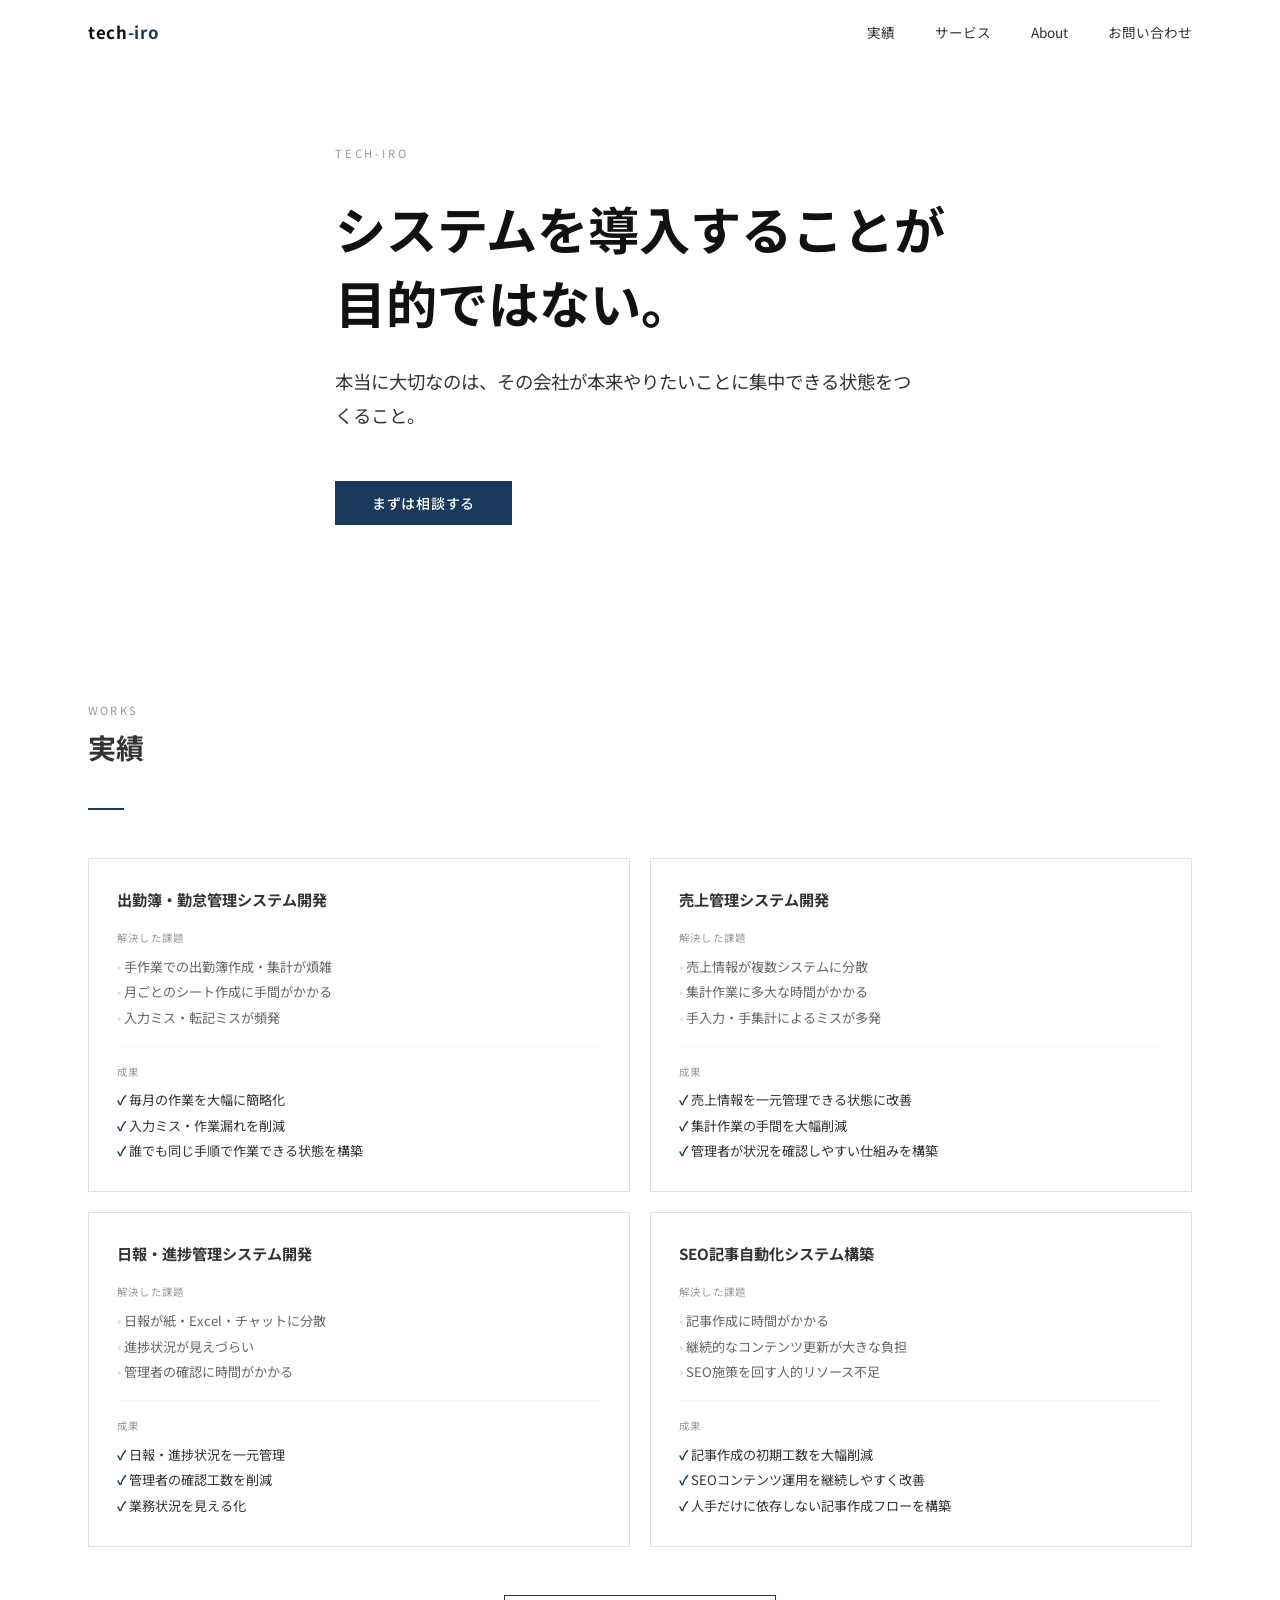
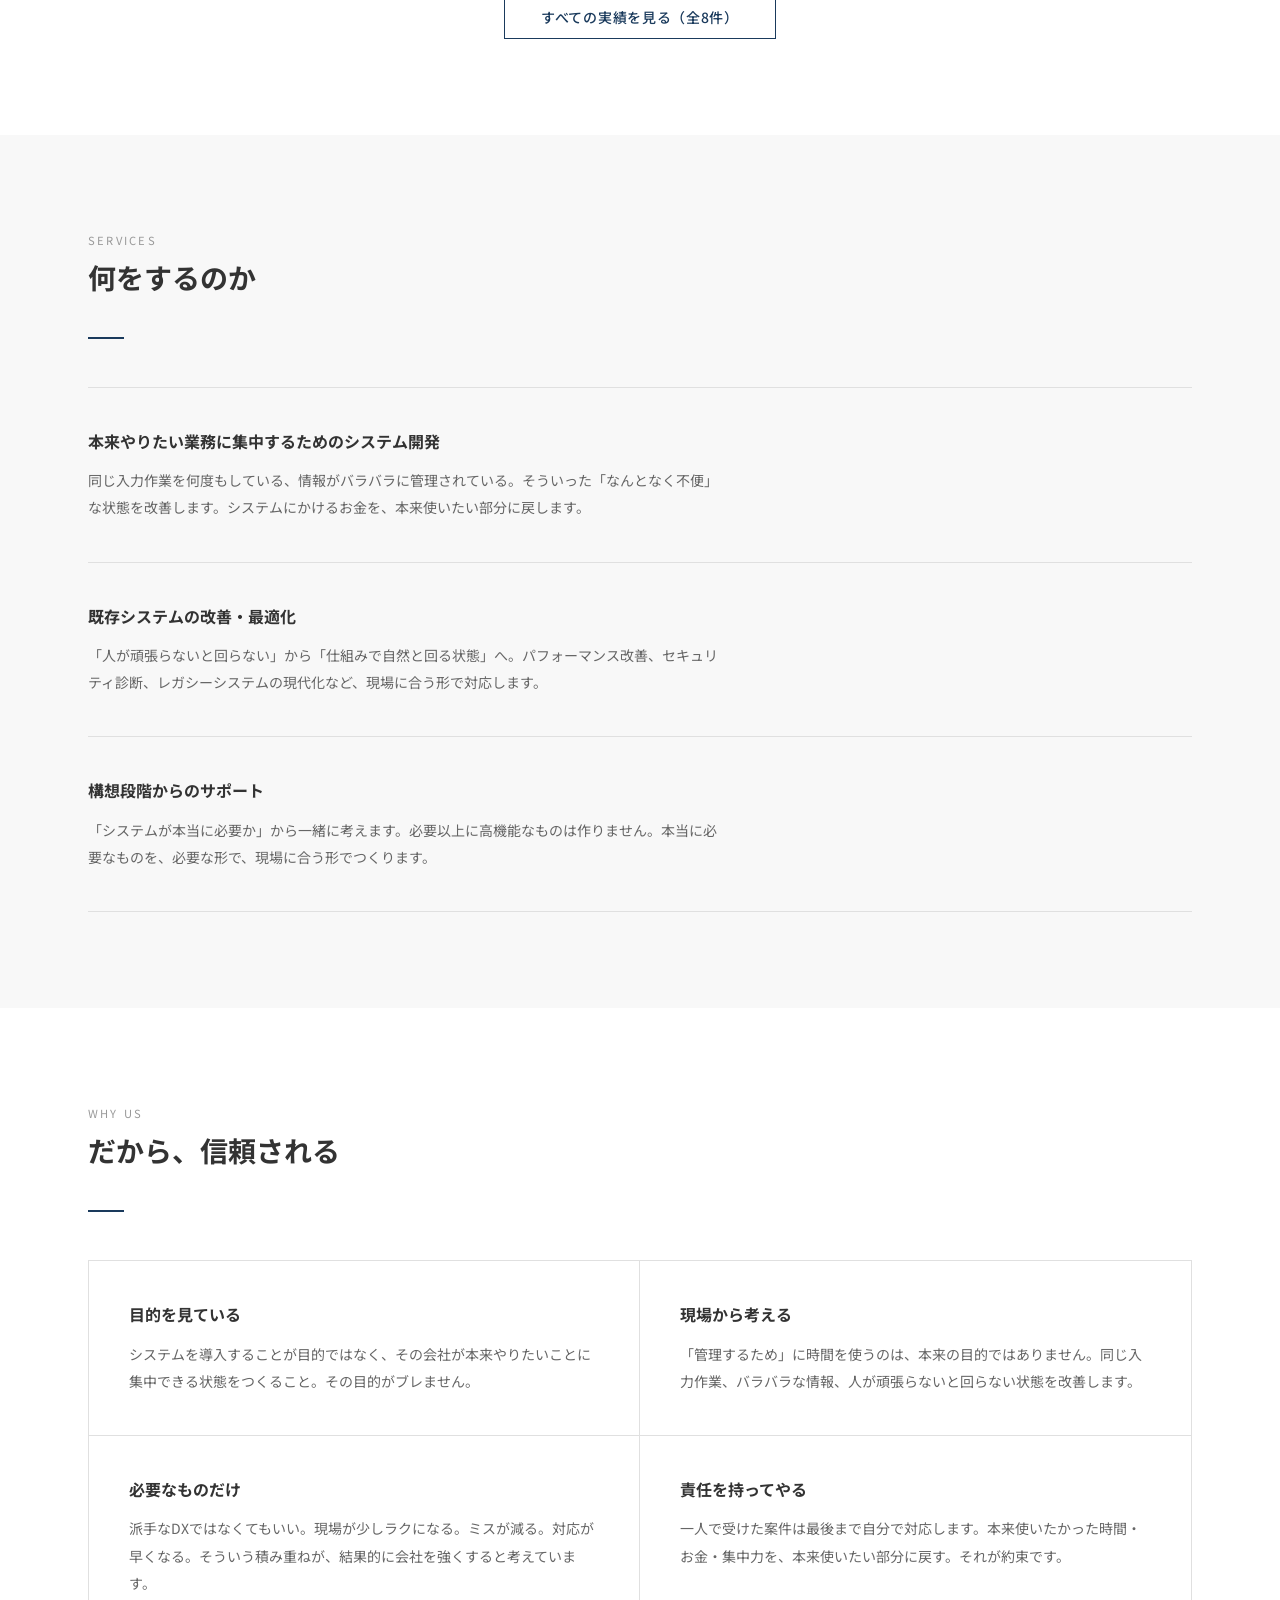
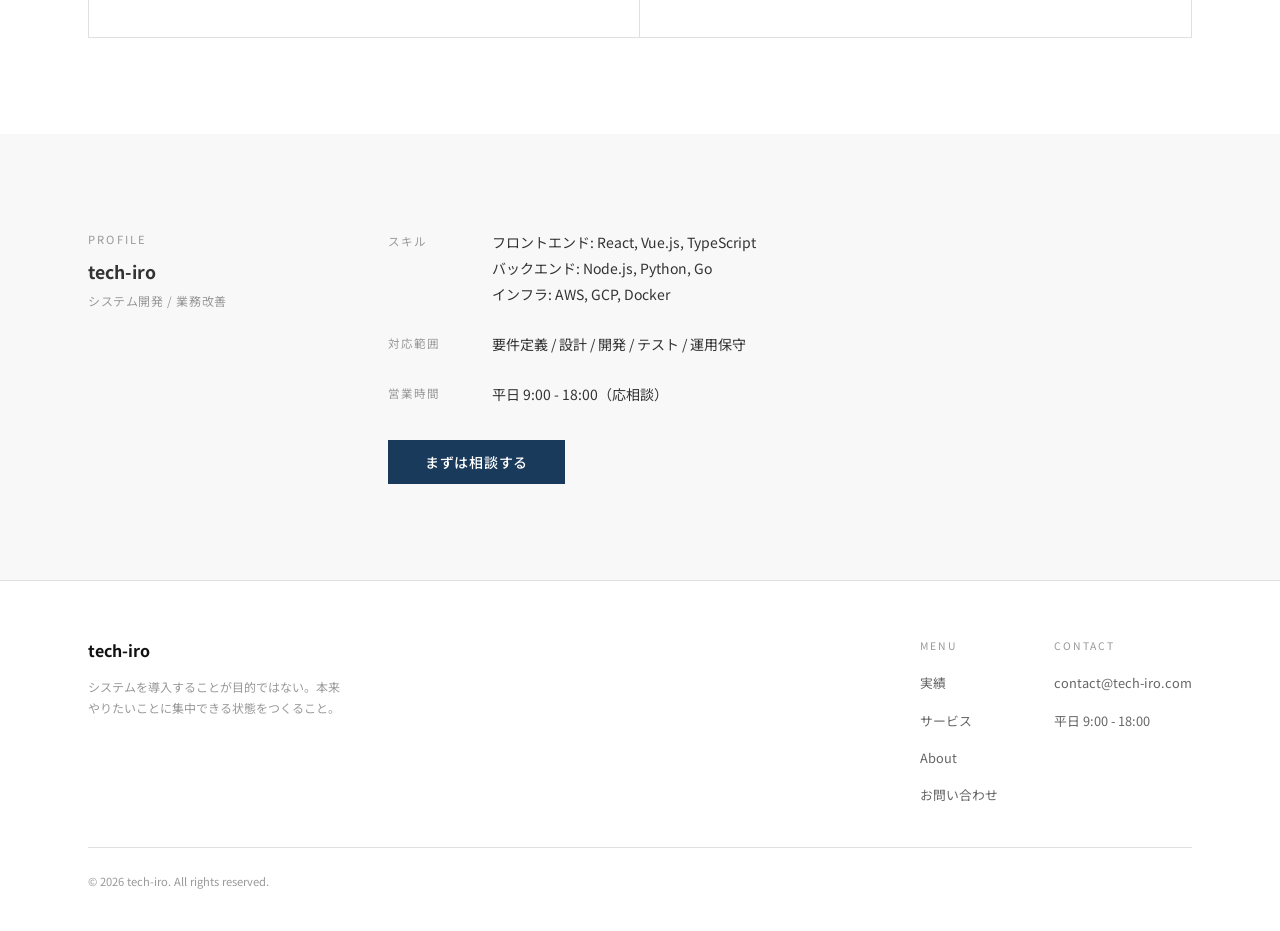
==== index.html @ 2e4494d7 "Add complete tech-iro corporate website 4-page static HTML/CSS/JS site implementing the full design " ====
<!DOCTYPE html>
<html lang="ja">
<head>
  <meta charset="UTF-8">
  <meta name="viewport" content="width=device-width, initial-scale=1.0">
  <title>テクイロ | システム開発・業務改善パートナー</title>
  <meta name="description" content="システム導入が目的ではない。本当に大切なのは、その会社が本来やりたいことに集中できる状態をつくること。中小企業・スタートアップの業務改善・システム開発をサポートします。">
  <meta name="keywords" content="システム開発,Web開発,受託開発,業務改善,中小企業,スタートアップ">
  <meta property="og:title" content="テクイロ | システム開発・業務改善パートナー">
  <meta property="og:description" content="システム導入が目的ではない。本当に大切なのは、その会社が本来やりたいことに集中できる状態をつくること。">
  <meta property="og:type" content="website">
  <link rel="preconnect" href="https://fonts.googleapis.com">
  <link rel="preconnect" href="https://fonts.gstatic.com" crossorigin>
  <link href="https://fonts.googleapis.com/css2?family=Noto+Sans+JP:wght@400;500;700&display=swap" rel="stylesheet">
  <link rel="stylesheet" href="css/style.css">
</head>
<body>

  <!-- Header -->
  <header class="header" id="header">
    <div class="header-inner">
      <a href="index.html" class="logo">tech<span class="accent">-iro</span></a>
      <nav aria-label="メインメニュー">
        <ul class="nav-list">
          <li><a href="works.html">実績</a></li>
          <li><a href="index.html#services">サービス</a></li>
          <li><a href="about.html">About</a></li>
          <li><a href="contact.html">お問い合わせ</a></li>
        </ul>
      </nav>
      <button class="hamburger" aria-label="メニューを開く" aria-expanded="false">
        <span></span>
        <span></span>
        <span></span>
      </button>
    </div>
  </header>

  <!-- Mobile Nav -->
  <nav class="mobile-nav" aria-label="モバイルメニュー">
    <ul class="mobile-nav-list">
      <li><a href="works.html">実績</a></li>
      <li><a href="index.html#services">サービス</a></li>
      <li><a href="about.html">About</a></li>
      <li><a href="contact.html">お問い合わせ</a></li>
    </ul>
  </nav>

  <main>

    <!-- Hero -->
    <section class="hero" id="top">
      <div class="hero-inner">
        <p class="hero-eyebrow">Tech-iro</p>
        <h1 class="hero-title">システムを導入することが<br>目的ではない。</h1>
        <p class="hero-subtitle">
          本当に大切なのは、その会社が本来やりたいことに集中できる状態をつくること。
        </p>
        <a href="contact.html" class="btn">まずは相談する</a>
      </div>
    </section>

    <!-- Works -->
    <section class="section" id="works">
      <div class="container">
        <p class="section-label">Works</p>
        <h2 class="section-title">実績</h2>
        <div class="divider"></div>
        <div class="works-grid">

          <div class="work-card">
            <h3 class="work-card-title">出勤簿・勤怠管理システム開発</h3>
            <div>
              <p class="work-card-label">解決した課題</p>
              <ul class="work-card-list">
                <li>手作業での出勤簿作成・集計が煩雑</li>
                <li>月ごとのシート作成に手間がかかる</li>
                <li>入力ミス・転記ミスが頻発</li>
              </ul>
            </div>
            <div class="work-card-results">
              <p class="work-card-label">成果</p>
              <ul class="work-card-result-list">
                <li>毎月の作業を大幅に簡略化</li>
                <li>入力ミス・作業漏れを削減</li>
                <li>誰でも同じ手順で作業できる状態を構築</li>
              </ul>
            </div>
          </div>

          <div class="work-card">
            <h3 class="work-card-title">売上管理システム開発</h3>
            <div>
              <p class="work-card-label">解決した課題</p>
              <ul class="work-card-list">
                <li>売上情報が複数システムに分散</li>
                <li>集計作業に多大な時間がかかる</li>
                <li>手入力・手集計によるミスが多発</li>
              </ul>
            </div>
            <div class="work-card-results">
              <p class="work-card-label">成果</p>
              <ul class="work-card-result-list">
                <li>売上情報を一元管理できる状態に改善</li>
                <li>集計作業の手間を大幅削減</li>
                <li>管理者が状況を確認しやすい仕組みを構築</li>
              </ul>
            </div>
          </div>

          <div class="work-card">
            <h3 class="work-card-title">日報・進捗管理システム開発</h3>
            <div>
              <p class="work-card-label">解決した課題</p>
              <ul class="work-card-list">
                <li>日報が紙・Excel・チャットに分散</li>
                <li>進捗状況が見えづらい</li>
                <li>管理者の確認に時間がかかる</li>
              </ul>
            </div>
            <div class="work-card-results">
              <p class="work-card-label">成果</p>
              <ul class="work-card-result-list">
                <li>日報・進捗状況を一元管理</li>
                <li>管理者の確認工数を削減</li>
                <li>業務状況を見える化</li>
              </ul>
            </div>
          </div>

          <div class="work-card">
            <h3 class="work-card-title">SEO記事自動化システム構築</h3>
            <div>
              <p class="work-card-label">解決した課題</p>
              <ul class="work-card-list">
                <li>記事作成に時間がかかる</li>
                <li>継続的なコンテンツ更新が大きな負担</li>
                <li>SEO施策を回す人的リソース不足</li>
              </ul>
            </div>
            <div class="work-card-results">
              <p class="work-card-label">成果</p>
              <ul class="work-card-result-list">
                <li>記事作成の初期工数を大幅削減</li>
                <li>SEOコンテンツ運用を継続しやすく改善</li>
                <li>人手だけに依存しない記事作成フローを構築</li>
              </ul>
            </div>
          </div>

        </div>
        <div class="works-cta">
          <a href="works.html" class="btn btn-outline">すべての実績を見る（全8件）</a>
        </div>
      </div>
    </section>

    <!-- Services -->
    <section class="section" id="services" style="background: var(--bg-subtle);">
      <div class="container">
        <p class="section-label">Services</p>
        <h2 class="section-title">何をするのか</h2>
        <div class="divider"></div>
        <div class="services-list">

          <div class="service-item">
            <h3 class="service-title">本来やりたい業務に集中するためのシステム開発</h3>
            <p class="service-desc">
              同じ入力作業を何度もしている、情報がバラバラに管理されている。そういった「なんとなく不便」な状態を改善します。システムにかけるお金を、本来使いたい部分に戻します。
            </p>
          </div>

          <div class="service-item">
            <h3 class="service-title">既存システムの改善・最適化</h3>
            <p class="service-desc">
              「人が頑張らないと回らない」から「仕組みで自然と回る状態」へ。パフォーマンス改善、セキュリティ診断、レガシーシステムの現代化など、現場に合う形で対応します。
            </p>
          </div>

          <div class="service-item">
            <h3 class="service-title">構想段階からのサポート</h3>
            <p class="service-desc">
              「システムが本当に必要か」から一緒に考えます。必要以上に高機能なものは作りません。本当に必要なものを、必要な形で、現場に合う形でつくります。
            </p>
          </div>

        </div>
      </div>
    </section>

    <!-- Strengths -->
    <section class="section" id="strengths">
      <div class="container">
        <p class="section-label">Why us</p>
        <h2 class="section-title">だから、信頼される</h2>
        <div class="divider"></div>
        <div class="strengths-grid">

          <div class="strength-item">
            <h3 class="strength-title">目的を見ている</h3>
            <p class="strength-desc">
              システムを導入することが目的ではなく、その会社が本来やりたいことに集中できる状態をつくること。その目的がブレません。
            </p>
          </div>

          <div class="strength-item">
            <h3 class="strength-title">現場から考える</h3>
            <p class="strength-desc">
              「管理するため」に時間を使うのは、本来の目的ではありません。同じ入力作業、バラバラな情報、人が頑張らないと回らない状態を改善します。
            </p>
          </div>

          <div class="strength-item">
            <h3 class="strength-title">必要なものだけ</h3>
            <p class="strength-desc">
              派手なDXではなくてもいい。現場が少しラクになる。ミスが減る。対応が早くなる。そういう積み重ねが、結果的に会社を強くすると考えています。
            </p>
          </div>

          <div class="strength-item">
            <h3 class="strength-title">責任を持ってやる</h3>
            <p class="strength-desc">
              一人で受けた案件は最後まで自分で対応します。本来使いたかった時間・お金・集中力を、本来使いたい部分に戻す。それが約束です。
            </p>
          </div>

        </div>
      </div>
    </section>

    <!-- Profile -->
    <section class="section profile-section" id="profile">
      <div class="container">
        <div class="profile-inner">
          <div>
            <p class="section-label">Profile</p>
            <p class="profile-name">tech-iro</p>
            <p class="profile-role">システム開発 / 業務改善</p>
          </div>
          <div>
            <div class="profile-row">
              <span class="profile-row-label">スキル</span>
              <span class="profile-row-value">
                フロントエンド: React, Vue.js, TypeScript<br>
                バックエンド: Node.js, Python, Go<br>
                インフラ: AWS, GCP, Docker
              </span>
            </div>
            <div class="profile-row">
              <span class="profile-row-label">対応範囲</span>
              <span class="profile-row-value">要件定義 / 設計 / 開発 / テスト / 運用保守</span>
            </div>
            <div class="profile-row">
              <span class="profile-row-label">営業時間</span>
              <span class="profile-row-value">平日 9:00 - 18:00（応相談）</span>
            </div>
            <a href="contact.html" class="btn" style="margin-top: 8px;">まずは相談する</a>
          </div>
        </div>
      </div>
    </section>

  </main>

  <!-- Footer -->
  <footer class="footer">
    <div class="container">
      <div class="footer-inner">
        <div>
          <p class="footer-logo">tech-iro</p>
          <p class="footer-tagline">システムを導入することが目的ではない。本来やりたいことに集中できる状態をつくること。</p>
        </div>
        <div class="footer-nav">
          <div class="footer-nav-col">
            <p class="footer-nav-col-title">Menu</p>
            <ul class="footer-nav-list">
              <li><a href="works.html">実績</a></li>
              <li><a href="index.html#services">サービス</a></li>
              <li><a href="about.html">About</a></li>
              <li><a href="contact.html">お問い合わせ</a></li>
            </ul>
          </div>
          <div class="footer-nav-col">
            <p class="footer-nav-col-title">Contact</p>
            <ul class="footer-nav-list">
              <li><a href="mailto:contact@tech-iro.com">contact@tech-iro.com</a></li>
              <li><span style="font-size: 0.8rem; color: var(--mid-gray);">平日 9:00 - 18:00</span></li>
            </ul>
          </div>
        </div>
      </div>
      <div class="footer-bottom">
        <p>© 2026 tech-iro. All rights reserved.</p>
      </div>
    </div>
  </footer>

  <script src="js/main.js"></script>
</body>
</html>
---- css/style.css ----
/* ===== VARIABLES ===== */
:root {
  --black: #111111;
  --dark-gray: #333333;
  --mid-gray: #666666;
  --light-gray: #999999;
  --border-color: #e0e0e0;
  --bg-subtle: #f8f8f8;
  --white: #ffffff;
  --accent: #1a3a5c;

  --max-width: 1200px;
  --gutter: 48px;
  --section-y: 96px;
}

/* ===== RESET ===== */
*, *::before, *::after {
  box-sizing: border-box;
  margin: 0;
  padding: 0;
}

html {
  scroll-behavior: smooth;
  font-size: 16px;
}

body {
  font-family: 'Noto Sans JP', 'Hiragino Sans', 'Yu Gothic', 'Meiryo', sans-serif;
  color: var(--black);
  background: var(--white);
  line-height: 1.7;
  -webkit-font-smoothing: antialiased;
}

img {
  max-width: 100%;
  height: auto;
  display: block;
}

a {
  color: inherit;
  text-decoration: none;
}

ul { list-style: none; }

/* ===== UTILITIES ===== */
.container {
  max-width: var(--max-width);
  margin: 0 auto;
  padding: 0 var(--gutter);
}

.section {
  padding: var(--section-y) 0;
}

.section-label {
  font-size: 0.7rem;
  letter-spacing: 0.2em;
  text-transform: uppercase;
  color: var(--light-gray);
  margin-bottom: 8px;
}

.section-title {
  font-size: 1.75rem;
  font-weight: 700;
  color: var(--dark-gray);
  margin-bottom: 40px;
  line-height: 1.4;
}

.divider {
  width: 36px;
  height: 2px;
  background: var(--accent);
  margin-bottom: 48px;
}

/* ===== BUTTON ===== */
.btn {
  display: inline-block;
  padding: 14px 36px;
  border: 1.5px solid var(--accent);
  background: var(--accent);
  color: var(--white);
  font-family: inherit;
  font-size: 0.875rem;
  font-weight: 500;
  letter-spacing: 0.05em;
  cursor: pointer;
  transition: background 0.22s, color 0.22s;
  line-height: 1;
}

.btn:hover {
  background: transparent;
  color: var(--accent);
}

.btn-outline {
  background: transparent;
  color: var(--accent);
}

.btn-outline:hover {
  background: var(--accent);
  color: var(--white);
}

/* ===== HEADER ===== */
.header {
  position: fixed;
  top: 0;
  left: 0;
  right: 0;
  z-index: 100;
  background: rgba(255, 255, 255, 0.97);
  border-bottom: 1px solid transparent;
  transition: border-color 0.3s;
}

.header.scrolled {
  border-bottom-color: var(--border-color);
}

.header-inner {
  display: flex;
  align-items: center;
  justify-content: space-between;
  height: 64px;
  max-width: var(--max-width);
  margin: 0 auto;
  padding: 0 var(--gutter);
}

.logo {
  font-size: 1.05rem;
  font-weight: 700;
  letter-spacing: 0.04em;
  color: var(--black);
}

.logo .accent { color: var(--accent); }

.nav-list {
  display: flex;
  gap: 40px;
}

.nav-list a {
  font-size: 0.85rem;
  color: var(--dark-gray);
  transition: color 0.2s;
}

.nav-list a:hover { color: var(--accent); }

.hamburger {
  display: none;
  flex-direction: column;
  gap: 5px;
  cursor: pointer;
  padding: 4px;
  background: none;
  border: none;
}

.hamburger span {
  display: block;
  width: 22px;
  height: 2px;
  background: var(--black);
  transition: all 0.25s;
}

/* ===== MOBILE NAV ===== */
.mobile-nav {
  display: none;
  position: fixed;
  top: 64px;
  left: 0;
  right: 0;
  background: var(--white);
  border-bottom: 1px solid var(--border-color);
  padding: 24px var(--gutter);
  z-index: 99;
}

.mobile-nav.open { display: block; }

.mobile-nav-list {
  display: flex;
  flex-direction: column;
  gap: 20px;
}

.mobile-nav-list a {
  font-size: 0.95rem;
  color: var(--dark-gray);
}

/* ===== HERO ===== */
.hero {
  min-height: 65vh;
  display: flex;
  align-items: center;
  padding-top: 64px;
  background: var(--white);
}

.hero-inner {
  max-width: var(--max-width);
  margin: 0 auto;
  padding: 80px var(--gutter);
}

.hero-eyebrow {
  font-size: 0.7rem;
  letter-spacing: 0.25em;
  text-transform: uppercase;
  color: var(--light-gray);
  margin-bottom: 28px;
}

.hero-title {
  font-size: clamp(1.8rem, 4vw, 3.2rem);
  font-weight: 700;
  color: var(--black);
  line-height: 1.45;
  margin-bottom: 24px;
  max-width: 720px;
}

.hero-subtitle {
  font-size: clamp(0.95rem, 1.8vw, 1.15rem);
  color: var(--dark-gray);
  line-height: 1.9;
  max-width: 580px;
  margin-bottom: 48px;
}

/* ===== WORKS PREVIEW ===== */
.works-grid {
  display: grid;
  grid-template-columns: repeat(2, 1fr);
  gap: 20px;
  margin-bottom: 40px;
}

.work-card {
  border: 1px solid var(--border-color);
  padding: 28px;
  background: var(--white);
  transition: box-shadow 0.22s;
}

.work-card:hover {
  box-shadow: 0 4px 24px rgba(0, 0, 0, 0.07);
}

.work-card-title {
  font-size: 0.95rem;
  font-weight: 700;
  color: var(--dark-gray);
  margin-bottom: 18px;
  line-height: 1.6;
}

.work-card-label {
  font-size: 0.65rem;
  letter-spacing: 0.12em;
  text-transform: uppercase;
  color: var(--light-gray);
  margin-bottom: 8px;
}

.work-card-list {
  font-size: 0.82rem;
  color: var(--mid-gray);
  line-height: 1.8;
  display: flex;
  flex-direction: column;
  gap: 2px;
}

.work-card-list li::before {
  content: "• ";
  color: var(--border-color);
}

.work-card-results {
  margin-top: 16px;
  padding-top: 16px;
  border-top: 1px solid var(--bg-subtle);
}

.work-card-result-list {
  font-size: 0.82rem;
  color: var(--dark-gray);
  line-height: 1.8;
  display: flex;
  flex-direction: column;
  gap: 2px;
}

.work-card-result-list li::before {
  content: "✓ ";
  color: var(--accent);
  font-weight: 700;
}

.works-cta {
  text-align: center;
  padding-top: 8px;
}

/* ===== SERVICES ===== */
.services-list {
  display: flex;
  flex-direction: column;
}

.service-item {
  padding: 40px 0;
  border-bottom: 1px solid var(--border-color);
}

.service-item:first-child {
  border-top: 1px solid var(--border-color);
}

.service-title {
  font-size: 1rem;
  font-weight: 700;
  color: var(--dark-gray);
  margin-bottom: 12px;
}

.service-desc {
  font-size: 0.875rem;
  color: var(--mid-gray);
  line-height: 1.95;
  max-width: 640px;
}

/* ===== STRENGTHS ===== */
.strengths-grid {
  display: grid;
  grid-template-columns: 1fr 1fr;
  border: 1px solid var(--border-color);
}

.strength-item {
  padding: 40px;
  border-right: 1px solid var(--border-color);
  border-bottom: 1px solid var(--border-color);
}

.strength-item:nth-child(2n) { border-right: none; }
.strength-item:nth-child(3),
.strength-item:nth-child(4) { border-bottom: none; }

.strength-title {
  font-size: 1rem;
  font-weight: 700;
  color: var(--dark-gray);
  margin-bottom: 12px;
}

.strength-desc {
  font-size: 0.875rem;
  color: var(--mid-gray);
  line-height: 1.95;
}

/* ===== PROFILE ===== */
.profile-section {
  background: var(--bg-subtle);
}

.profile-inner {
  display: grid;
  grid-template-columns: 220px 1fr;
  gap: 80px;
  align-items: start;
}

.profile-name {
  font-size: 1.1rem;
  font-weight: 700;
  color: var(--dark-gray);
  margin-top: 8px;
  margin-bottom: 4px;
}

.profile-role {
  font-size: 0.75rem;
  color: var(--light-gray);
  letter-spacing: 0.05em;
}

.profile-row {
  display: flex;
  gap: 32px;
  align-items: flex-start;
  margin-bottom: 24px;
}

.profile-row-label {
  font-size: 0.72rem;
  color: var(--light-gray);
  letter-spacing: 0.1em;
  text-transform: uppercase;
  white-space: nowrap;
  padding-top: 2px;
  min-width: 72px;
}

.profile-row-value {
  font-size: 0.875rem;
  color: var(--dark-gray);
  line-height: 1.85;
}

/* ===== FOOTER ===== */
.footer {
  background: var(--white);
  border-top: 1px solid var(--border-color);
  padding: 56px 0 40px;
}

.footer-inner {
  display: flex;
  justify-content: space-between;
  align-items: flex-start;
  gap: 48px;
  margin-bottom: 40px;
}

.footer-logo {
  font-size: 1rem;
  font-weight: 700;
  color: var(--black);
  margin-bottom: 12px;
}

.footer-tagline {
  font-size: 0.75rem;
  color: var(--light-gray);
  max-width: 260px;
  line-height: 1.8;
}

.footer-nav {
  display: flex;
  gap: 56px;
}

.footer-nav-col-title {
  font-size: 0.65rem;
  letter-spacing: 0.18em;
  text-transform: uppercase;
  color: var(--light-gray);
  margin-bottom: 14px;
}

.footer-nav-list {
  display: flex;
  flex-direction: column;
  gap: 10px;
}

.footer-nav-list a {
  font-size: 0.8rem;
  color: var(--mid-gray);
  transition: color 0.2s;
}

.footer-nav-list a:hover { color: var(--accent); }

.footer-bottom {
  padding-top: 24px;
  border-top: 1px solid var(--border-color);
  font-size: 0.7rem;
  color: var(--light-gray);
}

/* ===== PAGE HERO (inner pages) ===== */
.page-hero {
  padding: 128px 0 56px;
  background: var(--white);
  border-bottom: 1px solid var(--border-color);
}

.page-hero-label {
  font-size: 0.7rem;
  letter-spacing: 0.2em;
  text-transform: uppercase;
  color: var(--light-gray);
  margin-bottom: 10px;
}

.page-hero-title {
  font-size: clamp(1.6rem, 3vw, 2.4rem);
  font-weight: 700;
  color: var(--black);
  margin-bottom: 12px;
  line-height: 1.4;
}

.page-hero-sub {
  font-size: 0.875rem;
  color: var(--mid-gray);
  line-height: 1.8;
}

/* ===== WORKS PAGE ===== */
.works-full-grid {
  display: grid;
  grid-template-columns: 1fr 1fr;
  gap: 20px;
}

.work-full-card {
  border: 1px solid var(--border-color);
  padding: 36px;
  background: var(--white);
  transition: box-shadow 0.22s;
}

.work-full-card:hover {
  box-shadow: 0 4px 24px rgba(0, 0, 0, 0.07);
}

.work-full-title {
  font-size: 1.05rem;
  font-weight: 700;
  color: var(--dark-gray);
  padding-bottom: 18px;
  margin-bottom: 20px;
  border-bottom: 1px solid var(--border-color);
  line-height: 1.5;
}

.work-section-label {
  font-size: 0.65rem;
  letter-spacing: 0.12em;
  text-transform: uppercase;
  color: var(--light-gray);
  margin-bottom: 10px;
  margin-top: 20px;
}

.work-section-label:first-child { margin-top: 0; }

.work-bullet-list {
  font-size: 0.82rem;
  color: var(--mid-gray);
  line-height: 1.85;
  display: flex;
  flex-direction: column;
  gap: 2px;
}

.work-bullet-list li {
  padding-left: 14px;
  position: relative;
}

.work-bullet-list li::before {
  content: "•";
  position: absolute;
  left: 0;
  color: var(--border-color);
}

.work-result-list {
  font-size: 0.82rem;
  color: var(--dark-gray);
  line-height: 1.85;
  display: flex;
  flex-direction: column;
  gap: 2px;
}

.work-result-list li {
  padding-left: 20px;
  position: relative;
}

.work-result-list li::before {
  content: "✓";
  position: absolute;
  left: 0;
  color: var(--accent);
  font-weight: 700;
}

/* ===== ABOUT PAGE ===== */
.about-lead {
  font-size: clamp(1rem, 1.8vw, 1.2rem);
  color: var(--dark-gray);
  line-height: 2;
  max-width: 640px;
  margin-bottom: 64px;
}

.about-block {
  margin-bottom: 72px;
}

.about-block-title {
  font-size: 0.7rem;
  letter-spacing: 0.2em;
  text-transform: uppercase;
  color: var(--light-gray);
  margin-bottom: 24px;
  padding-bottom: 12px;
  border-bottom: 1px solid var(--border-color);
}

.philosophy-list {
  display: flex;
  flex-direction: column;
  gap: 0;
}

.philosophy-item {
  padding: 32px 0;
  border-bottom: 1px solid var(--border-color);
  display: grid;
  grid-template-columns: 180px 1fr;
  gap: 40px;
}

.philosophy-item:first-child {
  border-top: 1px solid var(--border-color);
}

.philosophy-item-title {
  font-size: 0.95rem;
  font-weight: 700;
  color: var(--dark-gray);
}

.philosophy-item-desc {
  font-size: 0.875rem;
  color: var(--mid-gray);
  line-height: 1.95;
}

.skills-grid {
  display: grid;
  grid-template-columns: repeat(3, 1fr);
  border: 1px solid var(--border-color);
}

.skill-item {
  padding: 28px;
  border-right: 1px solid var(--border-color);
}

.skill-item:last-child { border-right: none; }

.skill-category {
  font-size: 0.65rem;
  letter-spacing: 0.15em;
  text-transform: uppercase;
  color: var(--light-gray);
  margin-bottom: 14px;
}

.skill-tags {
  display: flex;
  flex-wrap: wrap;
  gap: 8px;
}

.skill-tag {
  font-size: 0.78rem;
  color: var(--dark-gray);
  background: var(--bg-subtle);
  padding: 4px 10px;
}

.info-grid {
  display: grid;
  grid-template-columns: repeat(2, 1fr);
  border: 1px solid var(--border-color);
}

.info-item {
  padding: 28px;
  border-right: 1px solid var(--border-color);
  border-bottom: 1px solid var(--border-color);
}

.info-item:nth-child(2n) { border-right: none; }

.info-item:nth-last-child(-n+2) { border-bottom: none; }

.info-item-label {
  font-size: 0.65rem;
  letter-spacing: 0.15em;
  text-transform: uppercase;
  color: var(--light-gray);
  margin-bottom: 8px;
}

.info-item-value {
  font-size: 0.875rem;
  color: var(--dark-gray);
  line-height: 1.8;
}

/* ===== CONTACT PAGE ===== */
.contact-layout {
  display: grid;
  grid-template-columns: 1fr 320px;
  gap: 80px;
  align-items: start;
}

.contact-intro {
  margin-bottom: 48px;
}

.contact-intro-title {
  font-size: 1.3rem;
  font-weight: 700;
  color: var(--dark-gray);
  margin-bottom: 14px;
  line-height: 1.5;
}

.contact-intro-text {
  font-size: 0.875rem;
  color: var(--mid-gray);
  line-height: 1.95;
}

.form-group {
  margin-bottom: 28px;
}

.form-label {
  display: block;
  font-size: 0.78rem;
  color: var(--dark-gray);
  font-weight: 500;
  margin-bottom: 8px;
}

.form-label .required {
  color: var(--accent);
  font-size: 0.7rem;
  margin-left: 4px;
}

.form-input,
.form-textarea,
.form-select {
  width: 100%;
  padding: 12px 14px;
  border: 1px solid var(--border-color);
  background: var(--white);
  font-family: inherit;
  font-size: 0.875rem;
  color: var(--black);
  outline: none;
  transition: border-color 0.2s;
  border-radius: 0;
  -webkit-appearance: none;
  appearance: none;
}

.form-input:focus,
.form-textarea:focus,
.form-select:focus {
  border-color: var(--accent);
}

.form-textarea {
  min-height: 180px;
  resize: vertical;
  line-height: 1.7;
}

.form-submit {
  width: 100%;
  padding: 16px;
  font-size: 0.9rem;
  cursor: pointer;
}

.contact-sidebar {}

.contact-sidebar-title {
  font-size: 0.65rem;
  letter-spacing: 0.18em;
  text-transform: uppercase;
  color: var(--light-gray);
  margin-bottom: 20px;
  padding-bottom: 12px;
  border-bottom: 1px solid var(--border-color);
}

.contact-info-item {
  margin-bottom: 28px;
}

.contact-info-label {
  font-size: 0.72rem;
  color: var(--light-gray);
  margin-bottom: 4px;
  letter-spacing: 0.05em;
}

.contact-info-value {
  font-size: 0.875rem;
  color: var(--dark-gray);
  line-height: 1.7;
}

.contact-note {
  font-size: 0.78rem;
  color: var(--light-gray);
  line-height: 1.8;
  padding: 16px;
  background: var(--bg-subtle);
  margin-top: 24px;
}

/* ===== RESPONSIVE ===== */
@media (max-width: 1024px) {
  :root {
    --gutter: 32px;
    --section-y: 72px;
  }

  .profile-inner {
    grid-template-columns: 1fr;
    gap: 32px;
  }

  .footer-inner {
    flex-direction: column;
    gap: 32px;
  }

  .contact-layout {
    grid-template-columns: 1fr;
    gap: 48px;
  }

  .philosophy-item {
    grid-template-columns: 1fr;
    gap: 12px;
  }
}

@media (max-width: 768px) {
  :root {
    --gutter: 20px;
    --section-y: 56px;
  }

  .nav-list { display: none; }
  .hamburger { display: flex; }

  .hero { min-height: 58vh; }

  .works-grid {
    grid-template-columns: 1fr;
  }

  .strengths-grid {
    grid-template-columns: 1fr;
    border: none;
  }

  .strength-item {
    border: none;
    border-bottom: 1px solid var(--border-color);
    padding: 28px 0;
  }

  .strength-item:first-child {
    border-top: 1px solid var(--border-color);
  }

  .strength-item:nth-child(3),
  .strength-item:nth-child(4) {
    border-bottom: 1px solid var(--border-color);
  }

  .strength-item:last-child { border-bottom: none; }

  .works-full-grid {
    grid-template-columns: 1fr;
  }

  .skills-grid {
    grid-template-columns: 1fr;
  }

  .skill-item {
    border-right: none;
    border-bottom: 1px solid var(--border-color);
  }

  .skill-item:last-child { border-bottom: none; }

  .info-grid {
    grid-template-columns: 1fr;
  }

  .info-item {
    border-right: none;
    border-bottom: 1px solid var(--border-color);
  }

  .info-item:last-child { border-bottom: none; }

  .footer-nav {
    flex-wrap: wrap;
    gap: 32px;
  }

  .section-title {
    font-size: 1.4rem;
    margin-bottom: 28px;
  }
}
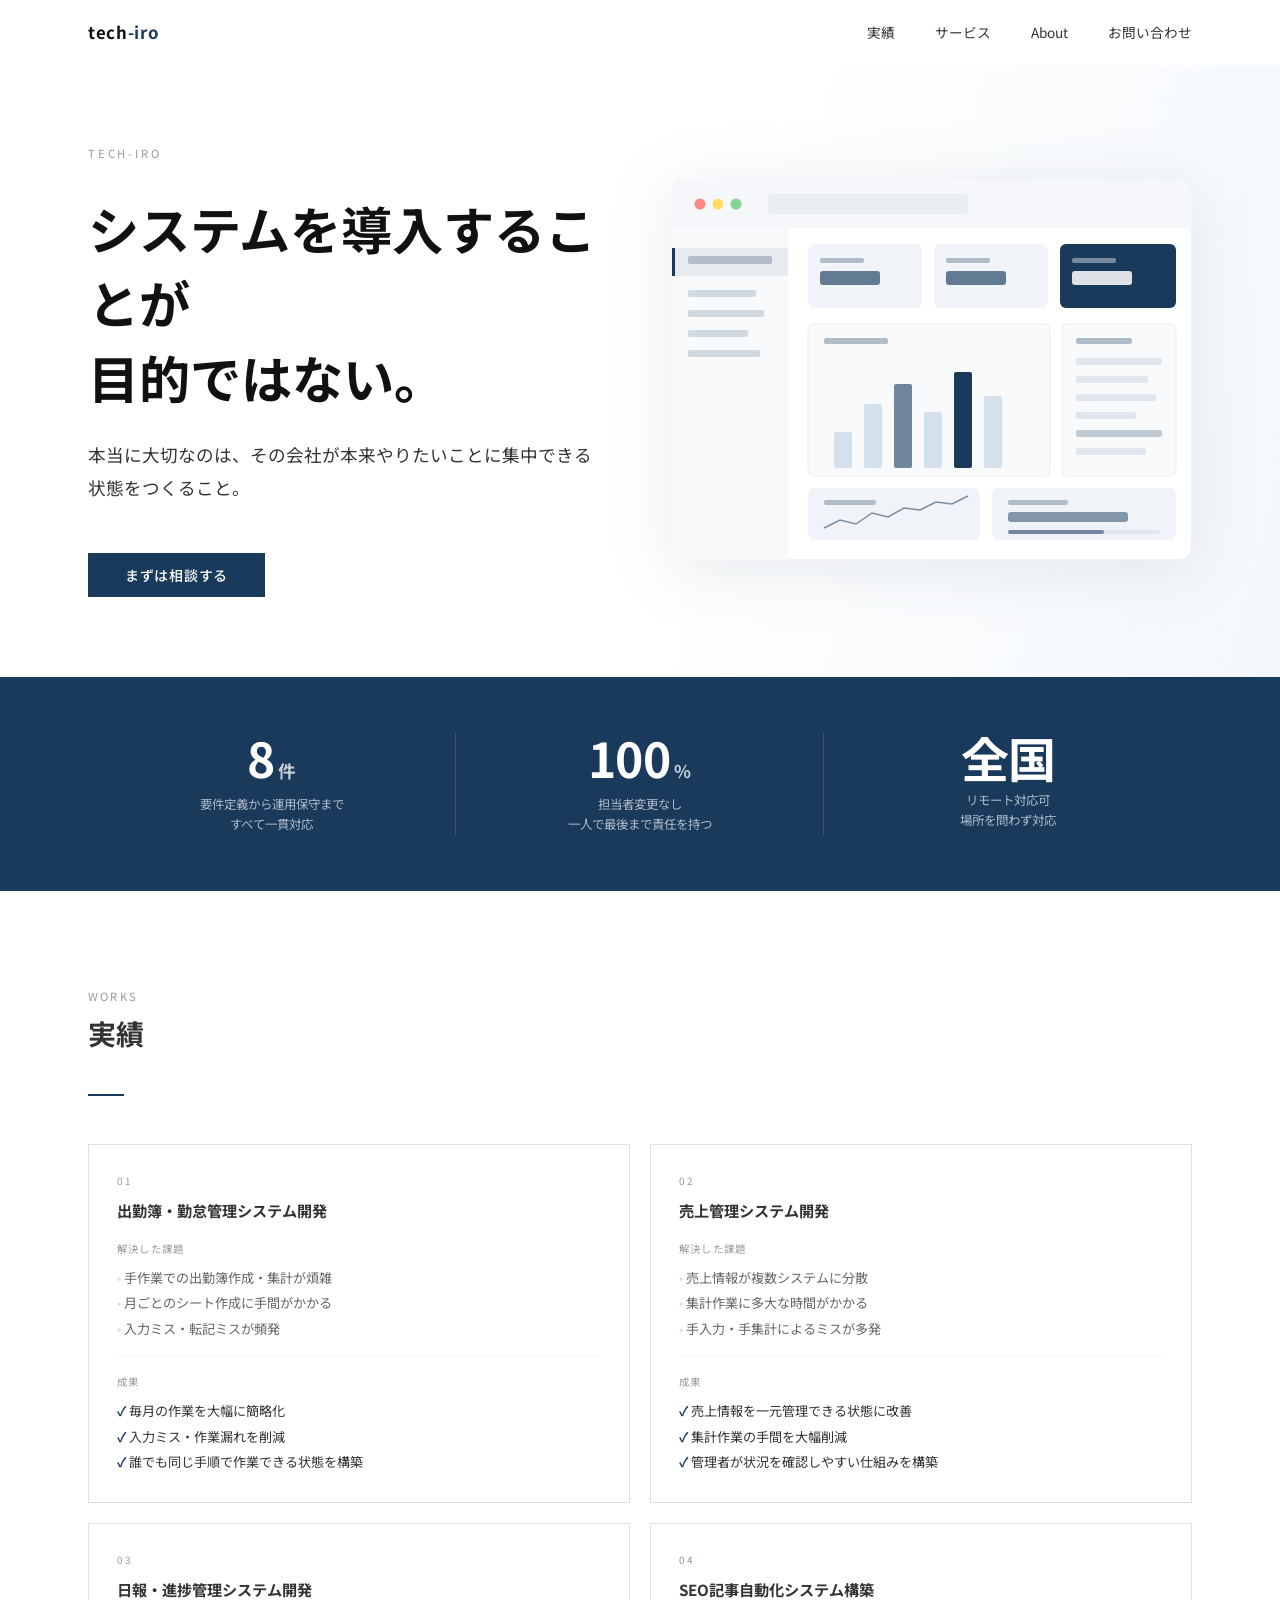
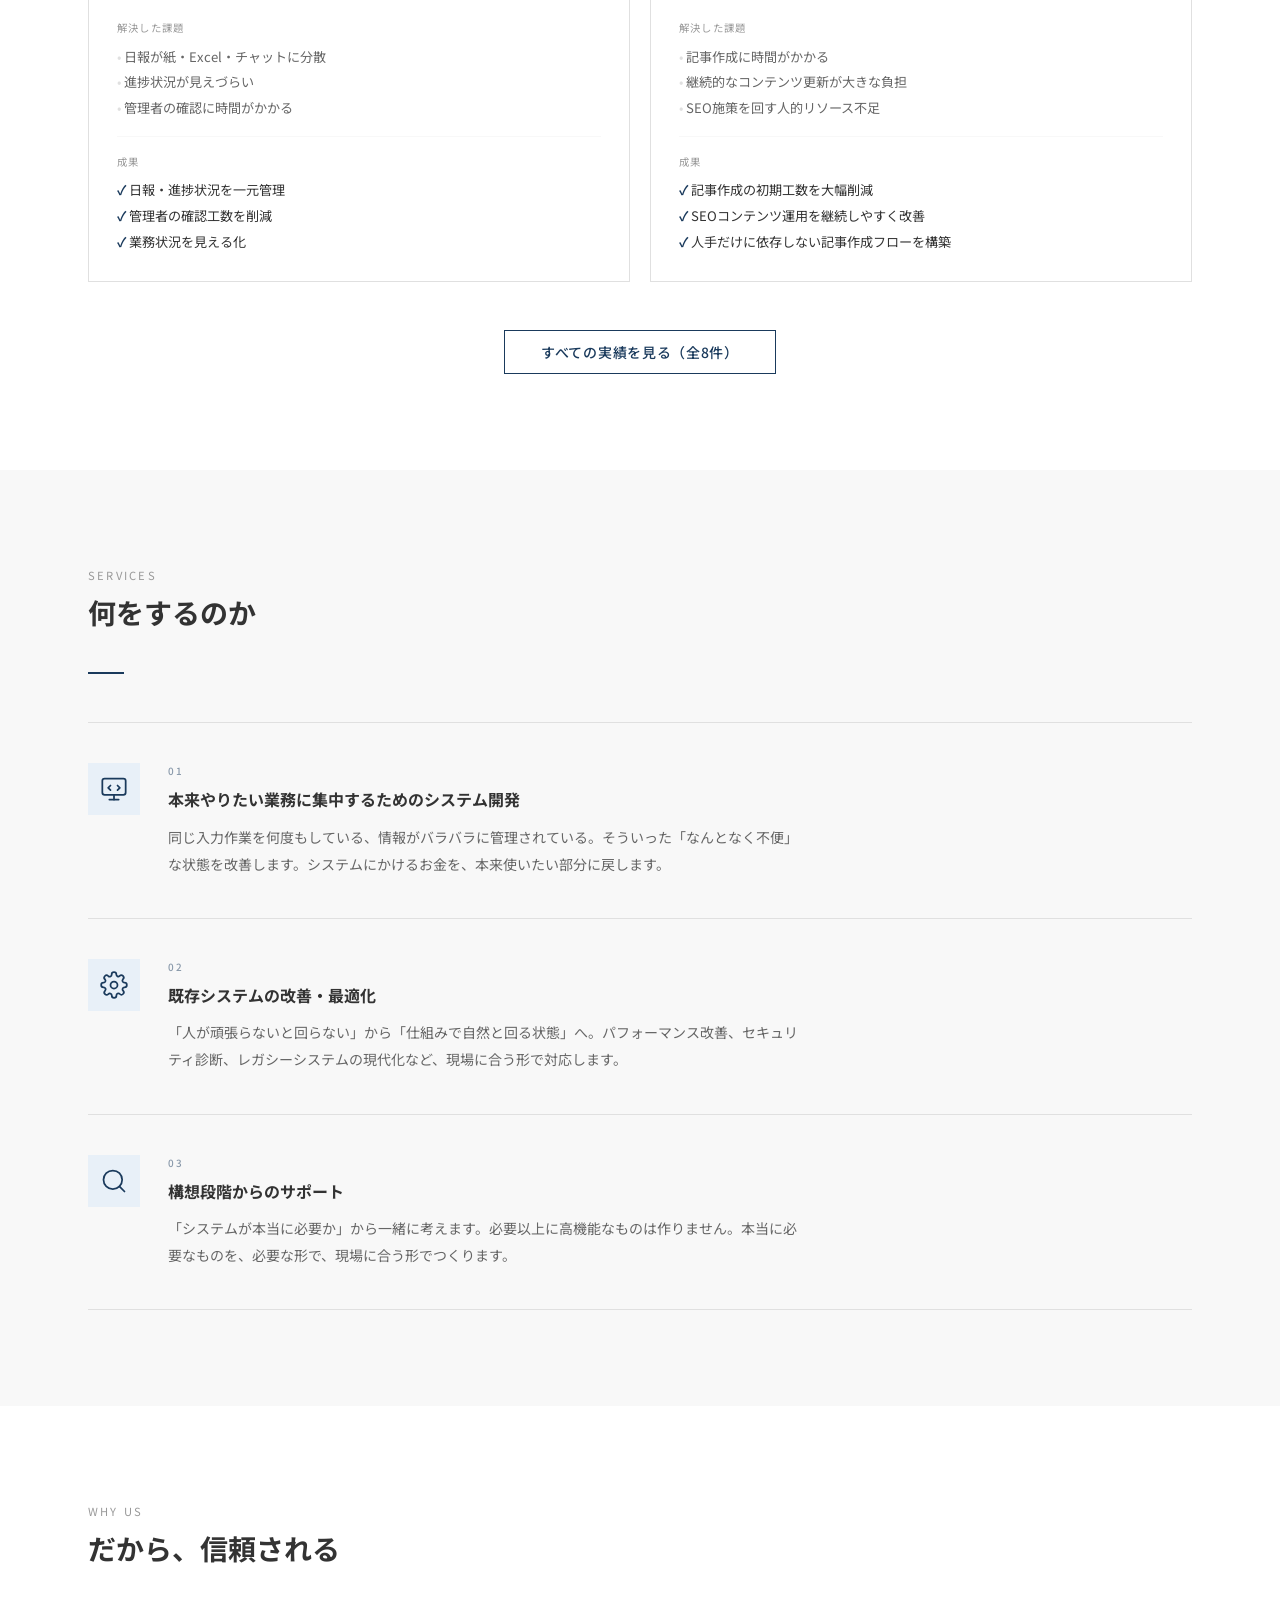
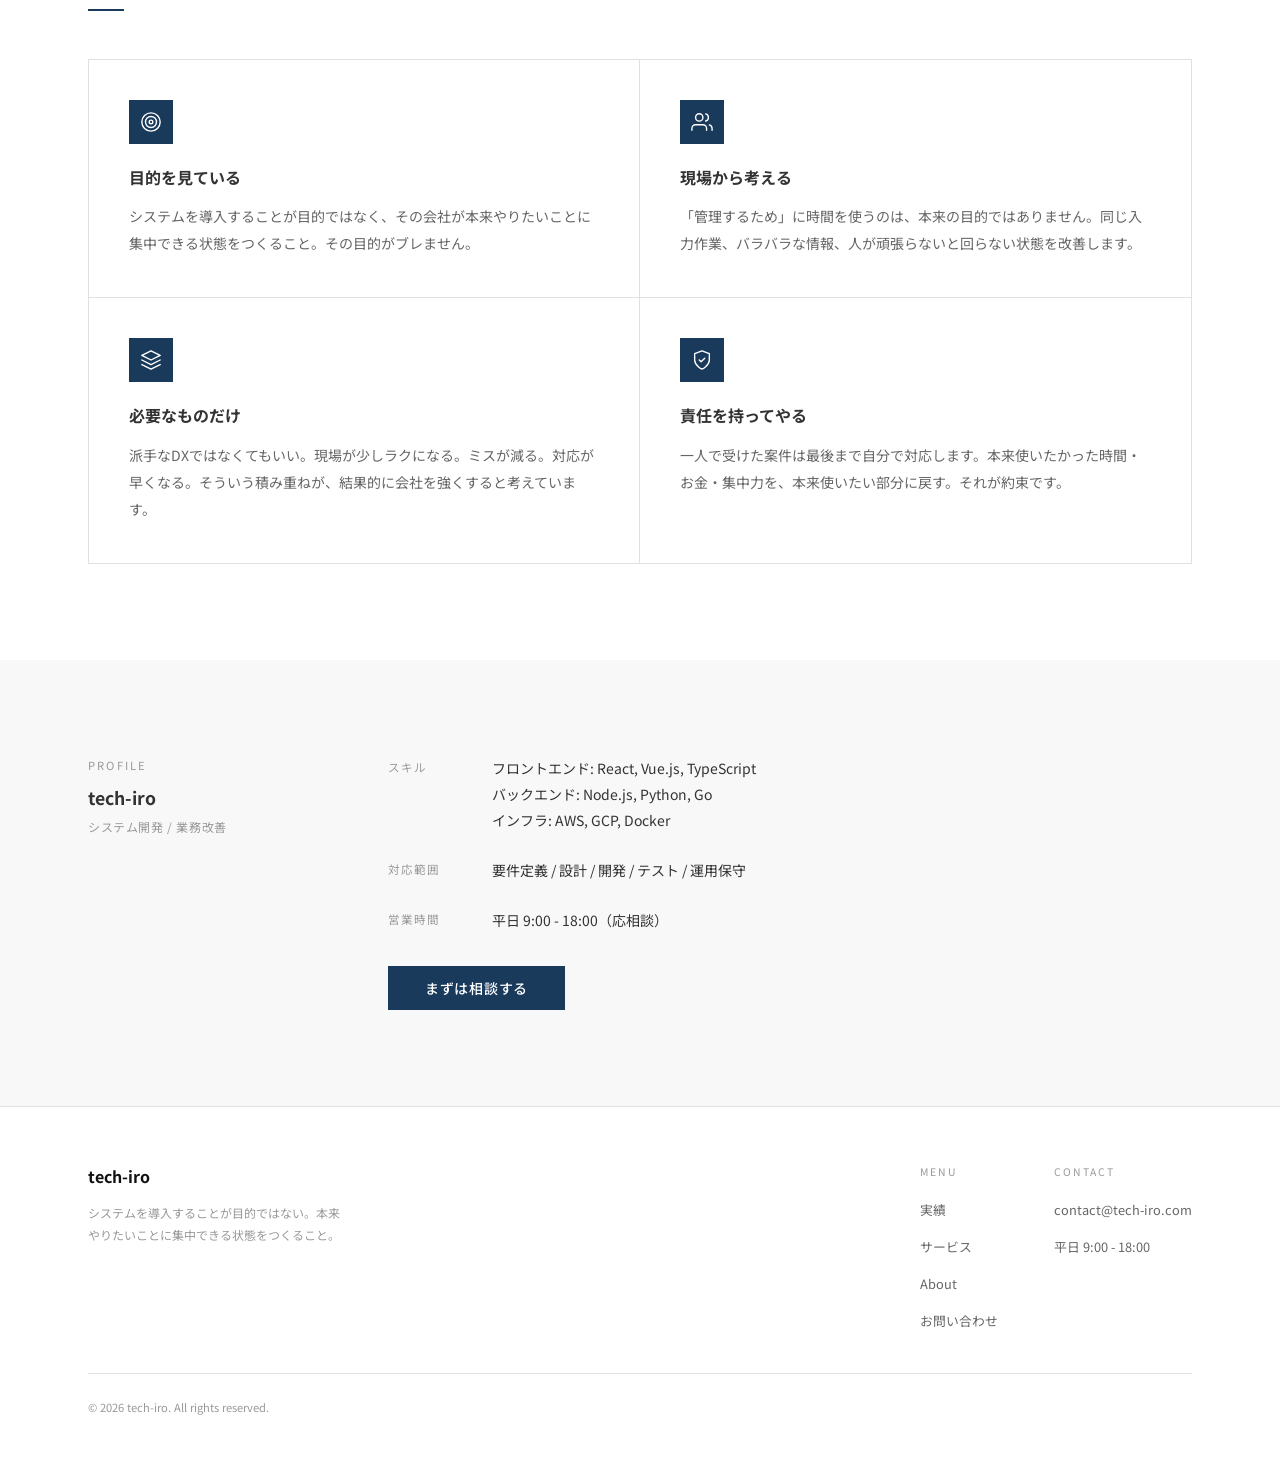
==== commit 8b20c0b8: "Add SVG illustrations, icons, and visual enhancements across all pages - Hero section: two-column gr" ====
--- a/index.html
+++ b/index.html
@@ -51,12 +51,105 @@
     <!-- Hero -->
     <section class="hero" id="top">
       <div class="hero-inner">
-        <p class="hero-eyebrow">Tech-iro</p>
-        <h1 class="hero-title">システムを導入することが<br>目的ではない。</h1>
-        <p class="hero-subtitle">
-          本当に大切なのは、その会社が本来やりたいことに集中できる状態をつくること。
-        </p>
-        <a href="contact.html" class="btn">まずは相談する</a>
+        <div class="hero-content">
+          <p class="hero-eyebrow">Tech-iro</p>
+          <h1 class="hero-title">システムを導入することが<br>目的ではない。</h1>
+          <p class="hero-subtitle">
+            本当に大切なのは、その会社が本来やりたいことに集中できる状態をつくること。
+          </p>
+          <a href="contact.html" class="btn">まずは相談する</a>
+        </div>
+        <div class="hero-visual">
+          <svg viewBox="0 0 520 380" fill="none" xmlns="http://www.w3.org/2000/svg" class="hero-illustration">
+            <!-- Window frame -->
+            <rect width="520" height="380" rx="12" fill="white" stroke="#e8edf2" stroke-width="1.5"/>
+            <!-- Titlebar -->
+            <rect width="520" height="48" rx="12" fill="#f5f7fa"/>
+            <rect y="36" width="520" height="12" fill="#f5f7fa"/>
+            <!-- Traffic lights -->
+            <circle cx="28" cy="24" r="5.5" fill="#ff6b6b" opacity="0.8"/>
+            <circle cx="46" cy="24" r="5.5" fill="#ffd93d" opacity="0.8"/>
+            <circle cx="64" cy="24" r="5.5" fill="#6bcb77" opacity="0.8"/>
+            <!-- URL bar -->
+            <rect x="96" y="14" width="200" height="20" rx="4" fill="#e8edf2"/>
+            <!-- Sidebar -->
+            <rect y="48" width="116" height="332" fill="#f8fafb"/>
+            <!-- Active sidebar item -->
+            <rect y="68" width="116" height="28" fill="#1a3a5c" opacity="0.08"/>
+            <rect y="68" width="3" height="28" fill="#1a3a5c"/>
+            <rect x="16" y="76" width="84" height="8" rx="2" fill="#1a3a5c" opacity="0.25"/>
+            <!-- Sidebar items -->
+            <rect x="16" y="110" width="68" height="7" rx="2" fill="#d0d8e0"/>
+            <rect x="16" y="130" width="76" height="7" rx="2" fill="#d0d8e0"/>
+            <rect x="16" y="150" width="60" height="7" rx="2" fill="#d0d8e0"/>
+            <rect x="16" y="170" width="72" height="7" rx="2" fill="#d0d8e0"/>
+            <!-- Stats cards -->
+            <rect x="136" y="64" width="114" height="64" rx="6" fill="#f0f4f9"/>
+            <rect x="148" y="78" width="44" height="5" rx="2" fill="#b0bdc8"/>
+            <rect x="148" y="91" width="60" height="14" rx="3" fill="#1a3a5c" opacity="0.65"/>
+            <rect x="262" y="64" width="114" height="64" rx="6" fill="#f0f4f9"/>
+            <rect x="274" y="78" width="44" height="5" rx="2" fill="#b0bdc8"/>
+            <rect x="274" y="91" width="60" height="14" rx="3" fill="#1a3a5c" opacity="0.65"/>
+            <rect x="388" y="64" width="116" height="64" rx="6" fill="#1a3a5c"/>
+            <rect x="400" y="78" width="44" height="5" rx="2" fill="rgba(255,255,255,0.4)"/>
+            <rect x="400" y="91" width="60" height="14" rx="3" fill="white" opacity="0.85"/>
+            <!-- Bar chart -->
+            <rect x="136" y="144" width="242" height="152" rx="6" fill="#f8fafb" stroke="#eaecef" stroke-width="1"/>
+            <rect x="152" y="158" width="64" height="6" rx="2" fill="#b0bdc8"/>
+            <rect x="162" y="252" width="18" height="36" rx="2" fill="#d4e0ec"/>
+            <rect x="192" y="224" width="18" height="64" rx="2" fill="#d4e0ec"/>
+            <rect x="222" y="204" width="18" height="84" rx="2" fill="#1a3a5c" opacity="0.6"/>
+            <rect x="252" y="232" width="18" height="56" rx="2" fill="#d4e0ec"/>
+            <rect x="282" y="192" width="18" height="96" rx="2" fill="#1a3a5c"/>
+            <rect x="312" y="216" width="18" height="72" rx="2" fill="#d4e0ec"/>
+            <!-- Side panel -->
+            <rect x="390" y="144" width="114" height="152" rx="6" fill="#f8fafb" stroke="#eaecef" stroke-width="1"/>
+            <rect x="404" y="158" width="56" height="6" rx="2" fill="#b0bdc8"/>
+            <rect x="404" y="178" width="86" height="7" rx="2" fill="#e0e6ee"/>
+            <rect x="404" y="196" width="72" height="7" rx="2" fill="#e0e6ee"/>
+            <rect x="404" y="214" width="80" height="7" rx="2" fill="#e0e6ee"/>
+            <rect x="404" y="232" width="60" height="7" rx="2" fill="#e0e6ee"/>
+            <rect x="404" y="250" width="86" height="7" rx="2" fill="#1a3a5c" opacity="0.25"/>
+            <rect x="404" y="268" width="70" height="7" rx="2" fill="#e0e6ee"/>
+            <!-- Bottom panels -->
+            <rect x="136" y="308" width="172" height="52" rx="6" fill="#f0f4f9"/>
+            <rect x="152" y="320" width="52" height="5" rx="2" fill="#b0bdc8"/>
+            <polyline points="152,348 168,340 184,344 200,333 216,337 232,328 248,330 264,322 280,324 296,316" stroke="#1a3a5c" stroke-width="1.5" fill="none" opacity="0.55"/>
+            <rect x="320" y="308" width="184" height="52" rx="6" fill="#f0f4f9"/>
+            <rect x="336" y="320" width="60" height="5" rx="2" fill="#b0bdc8"/>
+            <rect x="336" y="332" width="120" height="10" rx="3" fill="#1a3a5c" opacity="0.5"/>
+            <rect x="336" y="350" width="152" height="4" rx="2" fill="#e0e6ee"/>
+            <rect x="336" y="350" width="96" height="4" rx="2" fill="#1a3a5c" opacity="0.55"/>
+          </svg>
+        </div>
+      </div>
+    </section>
+
+    <!-- Stats -->
+    <section class="stats-section">
+      <div class="container">
+        <div class="stats-grid">
+          <div class="stat-item">
+            <div class="stat-value">
+              <span class="stat-number">8</span>
+              <span class="stat-unit">件</span>
+            </div>
+            <p class="stat-label">要件定義から運用保守まで<br>すべて一貫対応</p>
+          </div>
+          <div class="stat-item">
+            <div class="stat-value">
+              <span class="stat-number">100</span>
+              <span class="stat-unit">%</span>
+            </div>
+            <p class="stat-label">担当者変更なし<br>一人で最後まで責任を持つ</p>
+          </div>
+          <div class="stat-item">
+            <div class="stat-value">
+              <span class="stat-number">全国</span>
+            </div>
+            <p class="stat-label">リモート対応可<br>場所を問わず対応</p>
+          </div>
+        </div>
       </div>
     </section>
 
@@ -69,6 +162,7 @@
         <div class="works-grid">
 
           <div class="work-card">
+            <span class="work-card-num">01</span>
             <h3 class="work-card-title">出勤簿・勤怠管理システム開発</h3>
             <div>
               <p class="work-card-label">解決した課題</p>
@@ -89,6 +183,7 @@
           </div>
 
           <div class="work-card">
+            <span class="work-card-num">02</span>
             <h3 class="work-card-title">売上管理システム開発</h3>
             <div>
               <p class="work-card-label">解決した課題</p>
@@ -109,6 +204,7 @@
           </div>
 
           <div class="work-card">
+            <span class="work-card-num">03</span>
             <h3 class="work-card-title">日報・進捗管理システム開発</h3>
             <div>
               <p class="work-card-label">解決した課題</p>
@@ -129,6 +225,7 @@
           </div>
 
           <div class="work-card">
+            <span class="work-card-num">04</span>
             <h3 class="work-card-title">SEO記事自動化システム構築</h3>
             <div>
               <p class="work-card-label">解決した課題</p>
@@ -164,24 +261,60 @@
         <div class="services-list">
 
           <div class="service-item">
-            <h3 class="service-title">本来やりたい業務に集中するためのシステム開発</h3>
-            <p class="service-desc">
-              同じ入力作業を何度もしている、情報がバラバラに管理されている。そういった「なんとなく不便」な状態を改善します。システムにかけるお金を、本来使いたい部分に戻します。
-            </p>
+            <div class="service-item-inner">
+              <div class="service-icon-wrap">
+                <svg viewBox="0 0 24 24" fill="none" stroke="currentColor" stroke-width="1.5" stroke-linecap="round" stroke-linejoin="round">
+                  <rect x="2" y="3" width="20" height="14" rx="2"/>
+                  <line x1="8" y1="21" x2="16" y2="21"/>
+                  <line x1="12" y1="17" x2="12" y2="21"/>
+                  <polyline points="9 9 7 11 9 13"/>
+                  <polyline points="15 9 17 11 15 13"/>
+                </svg>
+              </div>
+              <div class="service-text">
+                <span class="service-num">01</span>
+                <h3 class="service-title">本来やりたい業務に集中するためのシステム開発</h3>
+                <p class="service-desc">
+                  同じ入力作業を何度もしている、情報がバラバラに管理されている。そういった「なんとなく不便」な状態を改善します。システムにかけるお金を、本来使いたい部分に戻します。
+                </p>
+              </div>
+            </div>
           </div>
 
           <div class="service-item">
-            <h3 class="service-title">既存システムの改善・最適化</h3>
-            <p class="service-desc">
-              「人が頑張らないと回らない」から「仕組みで自然と回る状態」へ。パフォーマンス改善、セキュリティ診断、レガシーシステムの現代化など、現場に合う形で対応します。
-            </p>
+            <div class="service-item-inner">
+              <div class="service-icon-wrap">
+                <svg viewBox="0 0 24 24" fill="none" stroke="currentColor" stroke-width="1.5" stroke-linecap="round" stroke-linejoin="round">
+                  <circle cx="12" cy="12" r="3"/>
+                  <path d="M19.4 15a1.65 1.65 0 0 0 .33 1.82l.06.06a2 2 0 0 1-2.83 2.83l-.06-.06a1.65 1.65 0 0 0-1.82-.33 1.65 1.65 0 0 0-1 1.51V21a2 2 0 0 1-4 0v-.09A1.65 1.65 0 0 0 9 19.4a1.65 1.65 0 0 0-1.82.33l-.06.06a2 2 0 0 1-2.83-2.83l.06-.06A1.65 1.65 0 0 0 4.68 15a1.65 1.65 0 0 0-1.51-1H3a2 2 0 0 1 0-4h.09A1.65 1.65 0 0 0 4.6 9a1.65 1.65 0 0 0-.33-1.82l-.06-.06a2 2 0 0 1 2.83-2.83l.06.06A1.65 1.65 0 0 0 9 4.68a1.65 1.65 0 0 0 1-1.51V3a2 2 0 0 1 4 0v.09a1.65 1.65 0 0 0 1 1.51 1.65 1.65 0 0 0 1.82-.33l.06-.06a2 2 0 0 1 2.83 2.83l-.06.06A1.65 1.65 0 0 0 19.4 9a1.65 1.65 0 0 0 1.51 1H21a2 2 0 0 1 0 4h-.09a1.65 1.65 0 0 0-1.51 1z"/>
+                </svg>
+              </div>
+              <div class="service-text">
+                <span class="service-num">02</span>
+                <h3 class="service-title">既存システムの改善・最適化</h3>
+                <p class="service-desc">
+                  「人が頑張らないと回らない」から「仕組みで自然と回る状態」へ。パフォーマンス改善、セキュリティ診断、レガシーシステムの現代化など、現場に合う形で対応します。
+                </p>
+              </div>
+            </div>
           </div>
 
           <div class="service-item">
-            <h3 class="service-title">構想段階からのサポート</h3>
-            <p class="service-desc">
-              「システムが本当に必要か」から一緒に考えます。必要以上に高機能なものは作りません。本当に必要なものを、必要な形で、現場に合う形でつくります。
-            </p>
+            <div class="service-item-inner">
+              <div class="service-icon-wrap">
+                <svg viewBox="0 0 24 24" fill="none" stroke="currentColor" stroke-width="1.5" stroke-linecap="round" stroke-linejoin="round">
+                  <circle cx="11" cy="11" r="8"/>
+                  <line x1="21" y1="21" x2="16.65" y2="16.65"/>
+                </svg>
+              </div>
+              <div class="service-text">
+                <span class="service-num">03</span>
+                <h3 class="service-title">構想段階からのサポート</h3>
+                <p class="service-desc">
+                  「システムが本当に必要か」から一緒に考えます。必要以上に高機能なものは作りません。本当に必要なものを、必要な形で、現場に合う形でつくります。
+                </p>
+              </div>
+            </div>
           </div>
 
         </div>
@@ -197,6 +330,13 @@
         <div class="strengths-grid">
 
           <div class="strength-item">
+            <div class="strength-icon-wrap">
+              <svg viewBox="0 0 24 24" fill="none" stroke="currentColor" stroke-width="1.5" stroke-linecap="round" stroke-linejoin="round">
+                <circle cx="12" cy="12" r="10"/>
+                <circle cx="12" cy="12" r="6"/>
+                <circle cx="12" cy="12" r="2"/>
+              </svg>
+            </div>
             <h3 class="strength-title">目的を見ている</h3>
             <p class="strength-desc">
               システムを導入することが目的ではなく、その会社が本来やりたいことに集中できる状態をつくること。その目的がブレません。
@@ -204,6 +344,14 @@
           </div>
 
           <div class="strength-item">
+            <div class="strength-icon-wrap">
+              <svg viewBox="0 0 24 24" fill="none" stroke="currentColor" stroke-width="1.5" stroke-linecap="round" stroke-linejoin="round">
+                <path d="M17 21v-2a4 4 0 0 0-4-4H5a4 4 0 0 0-4 4v2"/>
+                <circle cx="9" cy="7" r="4"/>
+                <path d="M23 21v-2a4 4 0 0 0-3-3.87"/>
+                <path d="M16 3.13a4 4 0 0 1 0 7.75"/>
+              </svg>
+            </div>
             <h3 class="strength-title">現場から考える</h3>
             <p class="strength-desc">
               「管理するため」に時間を使うのは、本来の目的ではありません。同じ入力作業、バラバラな情報、人が頑張らないと回らない状態を改善します。
@@ -211,6 +359,13 @@
           </div>
 
           <div class="strength-item">
+            <div class="strength-icon-wrap">
+              <svg viewBox="0 0 24 24" fill="none" stroke="currentColor" stroke-width="1.5" stroke-linecap="round" stroke-linejoin="round">
+                <polygon points="12 2 2 7 12 12 22 7 12 2"/>
+                <polyline points="2 17 12 22 22 17"/>
+                <polyline points="2 12 12 17 22 12"/>
+              </svg>
+            </div>
             <h3 class="strength-title">必要なものだけ</h3>
             <p class="strength-desc">
               派手なDXではなくてもいい。現場が少しラクになる。ミスが減る。対応が早くなる。そういう積み重ねが、結果的に会社を強くすると考えています。
@@ -218,6 +373,12 @@
           </div>
 
           <div class="strength-item">
+            <div class="strength-icon-wrap">
+              <svg viewBox="0 0 24 24" fill="none" stroke="currentColor" stroke-width="1.5" stroke-linecap="round" stroke-linejoin="round">
+                <path d="M12 22s8-4 8-10V5l-8-3-8 3v7c0 6 8 10 8 10z"/>
+                <polyline points="9 12 11 14 15 10"/>
+              </svg>
+            </div>
             <h3 class="strength-title">責任を持ってやる</h3>
             <p class="strength-desc">
               一人で受けた案件は最後まで自分で対応します。本来使いたかった時間・お金・集中力を、本来使いたい部分に戻す。それが約束です。
--- a/css/style.css
+++ b/css/style.css
@@ -8,6 +8,7 @@
   --bg-subtle: #f8f8f8;
   --white: #ffffff;
   --accent: #1a3a5c;
+  --accent-light: #e8f0f8;
 
   --max-width: 1200px;
   --gutter: 48px;
@@ -34,17 +35,8 @@
   -webkit-font-smoothing: antialiased;
 }
 
-img {
-  max-width: 100%;
-  height: auto;
-  display: block;
-}
-
-a {
-  color: inherit;
-  text-decoration: none;
-}
-
+img { max-width: 100%; height: auto; display: block; }
+a { color: inherit; text-decoration: none; }
 ul { list-style: none; }
 
 /* ===== UTILITIES ===== */
@@ -54,9 +46,7 @@
   padding: 0 var(--gutter);
 }
 
-.section {
-  padding: var(--section-y) 0;
-}
+.section { padding: var(--section-y) 0; }
 
 .section-label {
   font-size: 0.7rem;
@@ -97,36 +87,21 @@
   line-height: 1;
 }
 
-.btn:hover {
-  background: transparent;
-  color: var(--accent);
-}
-
-.btn-outline {
-  background: transparent;
-  color: var(--accent);
-}
-
-.btn-outline:hover {
-  background: var(--accent);
-  color: var(--white);
-}
+.btn:hover { background: transparent; color: var(--accent); }
+.btn-outline { background: transparent; color: var(--accent); }
+.btn-outline:hover { background: var(--accent); color: var(--white); }
 
 /* ===== HEADER ===== */
 .header {
   position: fixed;
-  top: 0;
-  left: 0;
-  right: 0;
+  top: 0; left: 0; right: 0;
   z-index: 100;
   background: rgba(255, 255, 255, 0.97);
   border-bottom: 1px solid transparent;
   transition: border-color 0.3s;
 }
 
-.header.scrolled {
-  border-bottom-color: var(--border-color);
-}
+.header.scrolled { border-bottom-color: var(--border-color); }
 
 .header-inner {
   display: flex;
@@ -138,26 +113,11 @@
   padding: 0 var(--gutter);
 }
 
-.logo {
-  font-size: 1.05rem;
-  font-weight: 700;
-  letter-spacing: 0.04em;
-  color: var(--black);
-}
-
+.logo { font-size: 1.05rem; font-weight: 700; letter-spacing: 0.04em; color: var(--black); }
 .logo .accent { color: var(--accent); }
 
-.nav-list {
-  display: flex;
-  gap: 40px;
-}
-
-.nav-list a {
-  font-size: 0.85rem;
-  color: var(--dark-gray);
-  transition: color 0.2s;
-}
-
+.nav-list { display: flex; gap: 40px; }
+.nav-list a { font-size: 0.85rem; color: var(--dark-gray); transition: color 0.2s; }
 .nav-list a:hover { color: var(--accent); }
 
 .hamburger {
@@ -170,21 +130,13 @@
   border: none;
 }
 
-.hamburger span {
-  display: block;
-  width: 22px;
-  height: 2px;
-  background: var(--black);
-  transition: all 0.25s;
-}
+.hamburger span { display: block; width: 22px; height: 2px; background: var(--black); transition: all 0.25s; }
 
 /* ===== MOBILE NAV ===== */
 .mobile-nav {
   display: none;
   position: fixed;
-  top: 64px;
-  left: 0;
-  right: 0;
+  top: 64px; left: 0; right: 0;
   background: var(--white);
   border-bottom: 1px solid var(--border-color);
   padding: 24px var(--gutter);
@@ -192,17 +144,8 @@
 }
 
 .mobile-nav.open { display: block; }
-
-.mobile-nav-list {
-  display: flex;
-  flex-direction: column;
-  gap: 20px;
-}
-
-.mobile-nav-list a {
-  font-size: 0.95rem;
-  color: var(--dark-gray);
-}
+.mobile-nav-list { display: flex; flex-direction: column; gap: 20px; }
+.mobile-nav-list a { font-size: 0.95rem; color: var(--dark-gray); }
 
 /* ===== HERO ===== */
 .hero {
@@ -211,13 +154,43 @@
   align-items: center;
   padding-top: 64px;
   background: var(--white);
+  position: relative;
+  overflow: hidden;
+}
+
+/* Subtle dot-grid background */
+.hero::before {
+  content: '';
+  position: absolute;
+  inset: 0;
+  background-image: radial-gradient(circle, rgba(26, 58, 92, 0.055) 1px, transparent 1px);
+  background-size: 28px 28px;
+  pointer-events: none;
+}
+
+/* Soft gradient overlay */
+.hero::after {
+  content: '';
+  position: absolute;
+  inset: 0;
+  background: linear-gradient(105deg, rgba(255,255,255,0.98) 55%, rgba(232,240,248,0.5) 100%);
+  pointer-events: none;
 }
 
 .hero-inner {
+  position: relative;
+  z-index: 1;
   max-width: var(--max-width);
   margin: 0 auto;
   padding: 80px var(--gutter);
-}
+  display: grid;
+  grid-template-columns: 1fr 1fr;
+  gap: 64px;
+  align-items: center;
+  width: 100%;
+}
+
+.hero-content {}
 
 .hero-eyebrow {
   font-size: 0.7rem;
@@ -233,15 +206,76 @@
   color: var(--black);
   line-height: 1.45;
   margin-bottom: 24px;
-  max-width: 720px;
+  max-width: 600px;
 }
 
 .hero-subtitle {
-  font-size: clamp(0.95rem, 1.8vw, 1.15rem);
+  font-size: clamp(0.95rem, 1.8vw, 1.1rem);
   color: var(--dark-gray);
   line-height: 1.9;
-  max-width: 580px;
+  max-width: 520px;
   margin-bottom: 48px;
+}
+
+/* Hero illustration */
+.hero-visual {
+  display: flex;
+  justify-content: center;
+  align-items: center;
+}
+
+.hero-illustration {
+  width: 100%;
+  max-width: 520px;
+  height: auto;
+  filter: drop-shadow(0 8px 32px rgba(26, 58, 92, 0.10));
+}
+
+/* ===== STATS SECTION ===== */
+.stats-section {
+  background: var(--accent);
+  padding: 56px 0;
+}
+
+.stats-grid {
+  display: grid;
+  grid-template-columns: repeat(3, 1fr);
+}
+
+.stat-item {
+  padding: 0 48px;
+  border-right: 1px solid rgba(255, 255, 255, 0.15);
+  text-align: center;
+}
+
+.stat-item:last-child { border-right: none; }
+
+.stat-value {
+  display: flex;
+  align-items: baseline;
+  justify-content: center;
+  gap: 4px;
+  margin-bottom: 10px;
+}
+
+.stat-number {
+  font-size: 3rem;
+  font-weight: 700;
+  color: var(--white);
+  line-height: 1;
+  letter-spacing: -0.02em;
+}
+
+.stat-unit {
+  font-size: 1.1rem;
+  font-weight: 700;
+  color: rgba(255, 255, 255, 0.75);
+}
+
+.stat-label {
+  font-size: 0.78rem;
+  color: rgba(255, 255, 255, 0.65);
+  line-height: 1.6;
 }
 
 /* ===== WORKS PREVIEW ===== */
@@ -256,97 +290,88 @@
   border: 1px solid var(--border-color);
   padding: 28px;
   background: var(--white);
-  transition: box-shadow 0.22s;
+  transition: box-shadow 0.22s, transform 0.22s;
+  position: relative;
+}
+
+.work-card::before {
+  content: '';
+  position: absolute;
+  top: 0; left: 0;
+  width: 3px;
+  height: 0;
+  background: var(--accent);
+  transition: height 0.3s;
 }
 
 .work-card:hover {
-  box-shadow: 0 4px 24px rgba(0, 0, 0, 0.07);
-}
-
-.work-card-title {
-  font-size: 0.95rem;
-  font-weight: 700;
-  color: var(--dark-gray);
-  margin-bottom: 18px;
-  line-height: 1.6;
-}
-
-.work-card-label {
-  font-size: 0.65rem;
-  letter-spacing: 0.12em;
-  text-transform: uppercase;
-  color: var(--light-gray);
+  box-shadow: 0 8px 32px rgba(26, 58, 92, 0.1);
+  transform: translateY(-2px);
+}
+
+.work-card:hover::before { height: 100%; }
+
+.work-card-num {
+  font-size: 0.62rem;
+  letter-spacing: 0.18em;
+  color: var(--accent);
+  opacity: 0.5;
+  display: block;
   margin-bottom: 8px;
 }
 
-.work-card-list {
-  font-size: 0.82rem;
-  color: var(--mid-gray);
-  line-height: 1.8;
-  display: flex;
-  flex-direction: column;
-  gap: 2px;
-}
-
-.work-card-list li::before {
-  content: "• ";
-  color: var(--border-color);
-}
-
-.work-card-results {
-  margin-top: 16px;
-  padding-top: 16px;
-  border-top: 1px solid var(--bg-subtle);
-}
-
-.work-card-result-list {
-  font-size: 0.82rem;
-  color: var(--dark-gray);
-  line-height: 1.8;
-  display: flex;
-  flex-direction: column;
-  gap: 2px;
-}
-
-.work-card-result-list li::before {
-  content: "✓ ";
-  color: var(--accent);
-  font-weight: 700;
-}
-
-.works-cta {
-  text-align: center;
-  padding-top: 8px;
-}
+.work-card-title { font-size: 0.95rem; font-weight: 700; color: var(--dark-gray); margin-bottom: 18px; line-height: 1.6; }
+.work-card-label { font-size: 0.65rem; letter-spacing: 0.12em; text-transform: uppercase; color: var(--light-gray); margin-bottom: 8px; }
+.work-card-list { font-size: 0.82rem; color: var(--mid-gray); line-height: 1.8; display: flex; flex-direction: column; gap: 2px; }
+.work-card-list li::before { content: "• "; color: var(--border-color); }
+.work-card-results { margin-top: 16px; padding-top: 16px; border-top: 1px solid var(--bg-subtle); }
+.work-card-result-list { font-size: 0.82rem; color: var(--dark-gray); line-height: 1.8; display: flex; flex-direction: column; gap: 2px; }
+.work-card-result-list li::before { content: "✓ "; color: var(--accent); font-weight: 700; }
+.works-cta { text-align: center; padding-top: 8px; }
 
 /* ===== SERVICES ===== */
-.services-list {
-  display: flex;
-  flex-direction: column;
-}
+.services-list { display: flex; flex-direction: column; }
 
 .service-item {
   padding: 40px 0;
   border-bottom: 1px solid var(--border-color);
 }
 
-.service-item:first-child {
-  border-top: 1px solid var(--border-color);
-}
-
-.service-title {
-  font-size: 1rem;
-  font-weight: 700;
-  color: var(--dark-gray);
-  margin-bottom: 12px;
-}
-
-.service-desc {
-  font-size: 0.875rem;
-  color: var(--mid-gray);
-  line-height: 1.95;
-  max-width: 640px;
-}
+.service-item:first-child { border-top: 1px solid var(--border-color); }
+
+.service-item-inner {
+  display: flex;
+  gap: 28px;
+  align-items: flex-start;
+}
+
+.service-icon-wrap {
+  width: 52px;
+  height: 52px;
+  display: flex;
+  align-items: center;
+  justify-content: center;
+  background: var(--accent-light);
+  color: var(--accent);
+  flex-shrink: 0;
+}
+
+.service-icon-wrap svg { width: 28px; height: 28px; }
+
+.service-text { flex: 1; }
+
+.service-num {
+  display: block;
+  font-size: 0.62rem;
+  letter-spacing: 0.2em;
+  color: var(--accent);
+  opacity: 0.5;
+  margin-bottom: 6px;
+  font-weight: 500;
+}
+
+.service-title { font-size: 1rem; font-weight: 700; color: var(--dark-gray); margin-bottom: 10px; }
+.service-desc { font-size: 0.875rem; color: var(--mid-gray); line-height: 1.95; max-width: 640px; }
 
 /* ===== STRENGTHS ===== */
 .strengths-grid {
@@ -359,581 +384,352 @@
   padding: 40px;
   border-right: 1px solid var(--border-color);
   border-bottom: 1px solid var(--border-color);
-}
-
+  transition: background 0.2s;
+}
+
+.strength-item:hover { background: var(--accent-light); }
 .strength-item:nth-child(2n) { border-right: none; }
-.strength-item:nth-child(3),
-.strength-item:nth-child(4) { border-bottom: none; }
-
-.strength-title {
-  font-size: 1rem;
-  font-weight: 700;
-  color: var(--dark-gray);
-  margin-bottom: 12px;
-}
-
-.strength-desc {
-  font-size: 0.875rem;
-  color: var(--mid-gray);
-  line-height: 1.95;
-}
+.strength-item:nth-child(3), .strength-item:nth-child(4) { border-bottom: none; }
+
+.strength-icon-wrap {
+  width: 44px;
+  height: 44px;
+  display: flex;
+  align-items: center;
+  justify-content: center;
+  background: var(--accent);
+  color: var(--white);
+  margin-bottom: 20px;
+}
+
+.strength-icon-wrap svg { width: 22px; height: 22px; }
+.strength-title { font-size: 1rem; font-weight: 700; color: var(--dark-gray); margin-bottom: 12px; }
+.strength-desc { font-size: 0.875rem; color: var(--mid-gray); line-height: 1.95; }
 
 /* ===== PROFILE ===== */
-.profile-section {
-  background: var(--bg-subtle);
-}
-
-.profile-inner {
-  display: grid;
-  grid-template-columns: 220px 1fr;
-  gap: 80px;
-  align-items: start;
-}
-
-.profile-name {
-  font-size: 1.1rem;
-  font-weight: 700;
-  color: var(--dark-gray);
-  margin-top: 8px;
-  margin-bottom: 4px;
-}
-
-.profile-role {
-  font-size: 0.75rem;
-  color: var(--light-gray);
-  letter-spacing: 0.05em;
-}
-
-.profile-row {
-  display: flex;
-  gap: 32px;
-  align-items: flex-start;
-  margin-bottom: 24px;
-}
-
-.profile-row-label {
-  font-size: 0.72rem;
-  color: var(--light-gray);
-  letter-spacing: 0.1em;
-  text-transform: uppercase;
-  white-space: nowrap;
-  padding-top: 2px;
-  min-width: 72px;
-}
-
-.profile-row-value {
-  font-size: 0.875rem;
-  color: var(--dark-gray);
-  line-height: 1.85;
-}
+.profile-section { background: var(--bg-subtle); }
+.profile-inner { display: grid; grid-template-columns: 220px 1fr; gap: 80px; align-items: start; }
+.profile-name { font-size: 1.1rem; font-weight: 700; color: var(--dark-gray); margin-top: 8px; margin-bottom: 4px; }
+.profile-role { font-size: 0.75rem; color: var(--light-gray); letter-spacing: 0.05em; }
+.profile-row { display: flex; gap: 32px; align-items: flex-start; margin-bottom: 24px; }
+.profile-row-label { font-size: 0.72rem; color: var(--light-gray); letter-spacing: 0.1em; text-transform: uppercase; white-space: nowrap; padding-top: 2px; min-width: 72px; }
+.profile-row-value { font-size: 0.875rem; color: var(--dark-gray); line-height: 1.85; }
 
 /* ===== FOOTER ===== */
-.footer {
-  background: var(--white);
-  border-top: 1px solid var(--border-color);
-  padding: 56px 0 40px;
-}
-
-.footer-inner {
-  display: flex;
-  justify-content: space-between;
-  align-items: flex-start;
-  gap: 48px;
-  margin-bottom: 40px;
-}
-
-.footer-logo {
-  font-size: 1rem;
-  font-weight: 700;
-  color: var(--black);
-  margin-bottom: 12px;
-}
-
-.footer-tagline {
-  font-size: 0.75rem;
-  color: var(--light-gray);
-  max-width: 260px;
-  line-height: 1.8;
-}
-
-.footer-nav {
-  display: flex;
-  gap: 56px;
-}
-
-.footer-nav-col-title {
-  font-size: 0.65rem;
-  letter-spacing: 0.18em;
-  text-transform: uppercase;
-  color: var(--light-gray);
-  margin-bottom: 14px;
-}
-
-.footer-nav-list {
-  display: flex;
-  flex-direction: column;
-  gap: 10px;
-}
-
-.footer-nav-list a {
-  font-size: 0.8rem;
-  color: var(--mid-gray);
-  transition: color 0.2s;
-}
-
+.footer { background: var(--white); border-top: 1px solid var(--border-color); padding: 56px 0 40px; }
+.footer-inner { display: flex; justify-content: space-between; align-items: flex-start; gap: 48px; margin-bottom: 40px; }
+.footer-logo { font-size: 1rem; font-weight: 700; color: var(--black); margin-bottom: 12px; }
+.footer-tagline { font-size: 0.75rem; color: var(--light-gray); max-width: 260px; line-height: 1.8; }
+.footer-nav { display: flex; gap: 56px; }
+.footer-nav-col-title { font-size: 0.65rem; letter-spacing: 0.18em; text-transform: uppercase; color: var(--light-gray); margin-bottom: 14px; }
+.footer-nav-list { display: flex; flex-direction: column; gap: 10px; }
+.footer-nav-list a { font-size: 0.8rem; color: var(--mid-gray); transition: color 0.2s; }
 .footer-nav-list a:hover { color: var(--accent); }
-
-.footer-bottom {
-  padding-top: 24px;
-  border-top: 1px solid var(--border-color);
-  font-size: 0.7rem;
-  color: var(--light-gray);
-}
+.footer-bottom { padding-top: 24px; border-top: 1px solid var(--border-color); font-size: 0.7rem; color: var(--light-gray); }
 
 /* ===== PAGE HERO (inner pages) ===== */
 .page-hero {
   padding: 128px 0 56px;
   background: var(--white);
   border-bottom: 1px solid var(--border-color);
-}
-
-.page-hero-label {
-  font-size: 0.7rem;
-  letter-spacing: 0.2em;
-  text-transform: uppercase;
-  color: var(--light-gray);
-  margin-bottom: 10px;
-}
-
-.page-hero-title {
-  font-size: clamp(1.6rem, 3vw, 2.4rem);
+  position: relative;
+  overflow: hidden;
+}
+
+.page-hero::before {
+  content: '';
+  position: absolute;
+  inset: 0;
+  background-image: radial-gradient(circle, rgba(26, 58, 92, 0.05) 1px, transparent 1px);
+  background-size: 24px 24px;
+  pointer-events: none;
+}
+
+.page-hero-label { font-size: 0.7rem; letter-spacing: 0.2em; text-transform: uppercase; color: var(--light-gray); margin-bottom: 10px; position: relative; }
+.page-hero-title { font-size: clamp(1.6rem, 3vw, 2.4rem); font-weight: 700; color: var(--black); margin-bottom: 12px; line-height: 1.4; position: relative; }
+.page-hero-sub { font-size: 0.875rem; color: var(--mid-gray); line-height: 1.8; position: relative; }
+
+/* Large decorative background number */
+.page-hero-deco {
+  position: absolute;
+  right: var(--gutter);
+  bottom: -20px;
+  font-size: 12rem;
   font-weight: 700;
   color: var(--black);
-  margin-bottom: 12px;
-  line-height: 1.4;
-}
-
-.page-hero-sub {
-  font-size: 0.875rem;
-  color: var(--mid-gray);
-  line-height: 1.8;
+  opacity: 0.025;
+  line-height: 1;
+  letter-spacing: -0.05em;
+  pointer-events: none;
+  user-select: none;
 }
 
 /* ===== WORKS PAGE ===== */
-.works-full-grid {
-  display: grid;
-  grid-template-columns: 1fr 1fr;
-  gap: 20px;
-}
+.works-full-grid { display: grid; grid-template-columns: 1fr 1fr; gap: 20px; }
 
 .work-full-card {
   border: 1px solid var(--border-color);
   padding: 36px;
   background: var(--white);
-  transition: box-shadow 0.22s;
+  transition: box-shadow 0.22s, transform 0.22s;
+  position: relative;
+}
+
+.work-full-card::before {
+  content: '';
+  position: absolute;
+  top: 0; left: 0;
+  width: 3px;
+  height: 0;
+  background: var(--accent);
+  transition: height 0.3s;
 }
 
 .work-full-card:hover {
-  box-shadow: 0 4px 24px rgba(0, 0, 0, 0.07);
+  box-shadow: 0 8px 32px rgba(26, 58, 92, 0.1);
+  transform: translateY(-2px);
+}
+
+.work-full-card:hover::before { height: 100%; }
+
+.work-card-top {
+  display: flex;
+  align-items: flex-start;
+  justify-content: space-between;
+  margin-bottom: 20px;
+  padding-bottom: 20px;
+  border-bottom: 1px solid var(--border-color);
+  gap: 12px;
 }
 
 .work-full-title {
-  font-size: 1.05rem;
+  font-size: 1rem;
   font-weight: 700;
   color: var(--dark-gray);
-  padding-bottom: 18px;
-  margin-bottom: 20px;
-  border-bottom: 1px solid var(--border-color);
   line-height: 1.5;
-}
-
-.work-section-label {
-  font-size: 0.65rem;
-  letter-spacing: 0.12em;
-  text-transform: uppercase;
-  color: var(--light-gray);
-  margin-bottom: 10px;
-  margin-top: 20px;
-}
-
+  flex: 1;
+}
+
+.work-badge {
+  font-size: 1.5rem;
+  font-weight: 700;
+  color: var(--accent);
+  opacity: 0.18;
+  letter-spacing: -0.03em;
+  line-height: 1;
+  flex-shrink: 0;
+}
+
+.work-section-label { font-size: 0.65rem; letter-spacing: 0.12em; text-transform: uppercase; color: var(--light-gray); margin-bottom: 10px; margin-top: 20px; }
 .work-section-label:first-child { margin-top: 0; }
 
-.work-bullet-list {
-  font-size: 0.82rem;
-  color: var(--mid-gray);
-  line-height: 1.85;
-  display: flex;
-  flex-direction: column;
-  gap: 2px;
-}
-
-.work-bullet-list li {
-  padding-left: 14px;
-  position: relative;
-}
-
-.work-bullet-list li::before {
-  content: "•";
-  position: absolute;
-  left: 0;
-  color: var(--border-color);
-}
-
-.work-result-list {
-  font-size: 0.82rem;
-  color: var(--dark-gray);
-  line-height: 1.85;
-  display: flex;
-  flex-direction: column;
-  gap: 2px;
-}
-
-.work-result-list li {
-  padding-left: 20px;
-  position: relative;
-}
-
-.work-result-list li::before {
-  content: "✓";
-  position: absolute;
-  left: 0;
-  color: var(--accent);
-  font-weight: 700;
-}
+.work-bullet-list { font-size: 0.82rem; color: var(--mid-gray); line-height: 1.85; display: flex; flex-direction: column; gap: 2px; }
+.work-bullet-list li { padding-left: 14px; position: relative; }
+.work-bullet-list li::before { content: "•"; position: absolute; left: 0; color: var(--border-color); }
+
+.work-result-list { font-size: 0.82rem; color: var(--dark-gray); line-height: 1.85; display: flex; flex-direction: column; gap: 2px; }
+.work-result-list li { padding-left: 20px; position: relative; }
+.work-result-list li::before { content: "✓"; position: absolute; left: 0; color: var(--accent); font-weight: 700; }
 
 /* ===== ABOUT PAGE ===== */
-.about-lead {
-  font-size: clamp(1rem, 1.8vw, 1.2rem);
-  color: var(--dark-gray);
-  line-height: 2;
-  max-width: 640px;
-  margin-bottom: 64px;
-}
-
-.about-block {
-  margin-bottom: 72px;
-}
-
-.about-block-title {
-  font-size: 0.7rem;
-  letter-spacing: 0.2em;
-  text-transform: uppercase;
-  color: var(--light-gray);
-  margin-bottom: 24px;
-  padding-bottom: 12px;
-  border-bottom: 1px solid var(--border-color);
-}
-
-.philosophy-list {
-  display: flex;
-  flex-direction: column;
-  gap: 0;
-}
+.about-lead { font-size: clamp(1rem, 1.8vw, 1.2rem); color: var(--dark-gray); line-height: 2; max-width: 640px; margin-bottom: 64px; }
+.about-block { margin-bottom: 72px; }
+.about-block-title { font-size: 0.7rem; letter-spacing: 0.2em; text-transform: uppercase; color: var(--light-gray); margin-bottom: 24px; padding-bottom: 12px; border-bottom: 1px solid var(--border-color); }
+
+.philosophy-list { display: flex; flex-direction: column; }
 
 .philosophy-item {
   padding: 32px 0;
   border-bottom: 1px solid var(--border-color);
   display: grid;
-  grid-template-columns: 180px 1fr;
-  gap: 40px;
-}
-
-.philosophy-item:first-child {
-  border-top: 1px solid var(--border-color);
-}
-
-.philosophy-item-title {
-  font-size: 0.95rem;
-  font-weight: 700;
-  color: var(--dark-gray);
-}
-
-.philosophy-item-desc {
-  font-size: 0.875rem;
-  color: var(--mid-gray);
-  line-height: 1.95;
-}
-
-.skills-grid {
-  display: grid;
-  grid-template-columns: repeat(3, 1fr);
-  border: 1px solid var(--border-color);
-}
+  grid-template-columns: 48px 160px 1fr;
+  gap: 24px;
+  align-items: flex-start;
+}
+
+.philosophy-item:first-child { border-top: 1px solid var(--border-color); }
+
+.philosophy-icon-wrap {
+  width: 44px;
+  height: 44px;
+  display: flex;
+  align-items: center;
+  justify-content: center;
+  background: var(--accent);
+  color: var(--white);
+  flex-shrink: 0;
+}
+
+.philosophy-icon-wrap svg { width: 22px; height: 22px; }
+.philosophy-item-title { font-size: 0.95rem; font-weight: 700; color: var(--dark-gray); padding-top: 10px; }
+.philosophy-item-desc { font-size: 0.875rem; color: var(--mid-gray); line-height: 1.95; padding-top: 8px; }
+
+.skills-grid { display: grid; grid-template-columns: repeat(3, 1fr); border: 1px solid var(--border-color); }
 
 .skill-item {
   padding: 28px;
   border-right: 1px solid var(--border-color);
-}
-
+  transition: background 0.2s;
+}
+
+.skill-item:hover { background: var(--accent-light); }
 .skill-item:last-child { border-right: none; }
 
-.skill-category {
-  font-size: 0.65rem;
-  letter-spacing: 0.15em;
-  text-transform: uppercase;
-  color: var(--light-gray);
-  margin-bottom: 14px;
-}
-
-.skill-tags {
-  display: flex;
-  flex-wrap: wrap;
-  gap: 8px;
-}
-
-.skill-tag {
-  font-size: 0.78rem;
-  color: var(--dark-gray);
-  background: var(--bg-subtle);
-  padding: 4px 10px;
-}
-
-.info-grid {
-  display: grid;
-  grid-template-columns: repeat(2, 1fr);
-  border: 1px solid var(--border-color);
-}
-
-.info-item {
-  padding: 28px;
-  border-right: 1px solid var(--border-color);
-  border-bottom: 1px solid var(--border-color);
-}
-
+.skill-category { font-size: 0.65rem; letter-spacing: 0.15em; text-transform: uppercase; color: var(--light-gray); margin-bottom: 14px; }
+.skill-tags { display: flex; flex-wrap: wrap; gap: 8px; }
+.skill-tag { font-size: 0.78rem; color: var(--dark-gray); background: var(--bg-subtle); padding: 4px 10px; }
+
+.info-grid { display: grid; grid-template-columns: repeat(2, 1fr); border: 1px solid var(--border-color); }
+.info-item { padding: 28px; border-right: 1px solid var(--border-color); border-bottom: 1px solid var(--border-color); }
 .info-item:nth-child(2n) { border-right: none; }
-
 .info-item:nth-last-child(-n+2) { border-bottom: none; }
-
-.info-item-label {
-  font-size: 0.65rem;
-  letter-spacing: 0.15em;
-  text-transform: uppercase;
-  color: var(--light-gray);
+.info-item-label { font-size: 0.65rem; letter-spacing: 0.15em; text-transform: uppercase; color: var(--light-gray); margin-bottom: 8px; }
+.info-item-value { font-size: 0.875rem; color: var(--dark-gray); line-height: 1.8; }
+
+/* ===== CONTACT PAGE ===== */
+.contact-layout { display: grid; grid-template-columns: 1fr 320px; gap: 80px; align-items: start; }
+.contact-intro { margin-bottom: 48px; }
+.contact-intro-title { font-size: 1.3rem; font-weight: 700; color: var(--dark-gray); margin-bottom: 14px; line-height: 1.5; }
+.contact-intro-text { font-size: 0.875rem; color: var(--mid-gray); line-height: 1.95; }
+.form-group { margin-bottom: 28px; }
+.form-label { display: block; font-size: 0.78rem; color: var(--dark-gray); font-weight: 500; margin-bottom: 8px; }
+.form-label .required { color: var(--accent); font-size: 0.7rem; margin-left: 4px; }
+.form-input, .form-textarea, .form-select { width: 100%; padding: 12px 14px; border: 1px solid var(--border-color); background: var(--white); font-family: inherit; font-size: 0.875rem; color: var(--black); outline: none; transition: border-color 0.2s; border-radius: 0; -webkit-appearance: none; appearance: none; }
+.form-input:focus, .form-textarea:focus, .form-select:focus { border-color: var(--accent); }
+.form-textarea { min-height: 180px; resize: vertical; line-height: 1.7; }
+.form-submit { width: 100%; padding: 16px; font-size: 0.9rem; cursor: pointer; }
+.contact-sidebar-title { font-size: 0.65rem; letter-spacing: 0.18em; text-transform: uppercase; color: var(--light-gray); margin-bottom: 20px; padding-bottom: 12px; border-bottom: 1px solid var(--border-color); }
+.contact-info-item { margin-bottom: 28px; }
+.contact-info-label { font-size: 0.72rem; color: var(--light-gray); margin-bottom: 4px; letter-spacing: 0.05em; }
+.contact-info-value { font-size: 0.875rem; color: var(--dark-gray); line-height: 1.7; }
+.contact-note { font-size: 0.78rem; color: var(--light-gray); line-height: 1.8; padding: 16px; background: var(--bg-subtle); margin-top: 24px; }
+
+/* ===== CTA SECTION ===== */
+.cta-section {
+  padding: 80px 0;
+  background: var(--accent);
+  text-align: center;
+  position: relative;
+  overflow: hidden;
+}
+
+.cta-section::before {
+  content: '';
+  position: absolute;
+  inset: 0;
+  background-image: radial-gradient(circle, rgba(255,255,255,0.06) 1px, transparent 1px);
+  background-size: 24px 24px;
+  pointer-events: none;
+}
+
+.cta-section-title {
+  font-size: 1.2rem;
+  font-weight: 700;
+  color: var(--white);
   margin-bottom: 8px;
-}
-
-.info-item-value {
+  position: relative;
+}
+
+.cta-section-sub {
   font-size: 0.875rem;
-  color: var(--dark-gray);
-  line-height: 1.8;
-}
-
-/* ===== CONTACT PAGE ===== */
-.contact-layout {
-  display: grid;
-  grid-template-columns: 1fr 320px;
-  gap: 80px;
-  align-items: start;
-}
-
-.contact-intro {
-  margin-bottom: 48px;
-}
-
-.contact-intro-title {
-  font-size: 1.3rem;
-  font-weight: 700;
-  color: var(--dark-gray);
-  margin-bottom: 14px;
-  line-height: 1.5;
-}
-
-.contact-intro-text {
-  font-size: 0.875rem;
-  color: var(--mid-gray);
-  line-height: 1.95;
-}
-
-.form-group {
-  margin-bottom: 28px;
-}
-
-.form-label {
-  display: block;
-  font-size: 0.78rem;
-  color: var(--dark-gray);
-  font-weight: 500;
-  margin-bottom: 8px;
-}
-
-.form-label .required {
+  color: rgba(255, 255, 255, 0.65);
+  margin-bottom: 32px;
+  position: relative;
+}
+
+.cta-section .btn {
+  border-color: var(--white);
+  background: var(--white);
   color: var(--accent);
-  font-size: 0.7rem;
-  margin-left: 4px;
-}
-
-.form-input,
-.form-textarea,
-.form-select {
-  width: 100%;
-  padding: 12px 14px;
-  border: 1px solid var(--border-color);
-  background: var(--white);
-  font-family: inherit;
-  font-size: 0.875rem;
-  color: var(--black);
-  outline: none;
-  transition: border-color 0.2s;
-  border-radius: 0;
-  -webkit-appearance: none;
-  appearance: none;
-}
-
-.form-input:focus,
-.form-textarea:focus,
-.form-select:focus {
-  border-color: var(--accent);
-}
-
-.form-textarea {
-  min-height: 180px;
-  resize: vertical;
-  line-height: 1.7;
-}
-
-.form-submit {
-  width: 100%;
-  padding: 16px;
-  font-size: 0.9rem;
-  cursor: pointer;
-}
-
-.contact-sidebar {}
-
-.contact-sidebar-title {
-  font-size: 0.65rem;
-  letter-spacing: 0.18em;
-  text-transform: uppercase;
-  color: var(--light-gray);
-  margin-bottom: 20px;
-  padding-bottom: 12px;
-  border-bottom: 1px solid var(--border-color);
-}
-
-.contact-info-item {
-  margin-bottom: 28px;
-}
-
-.contact-info-label {
-  font-size: 0.72rem;
-  color: var(--light-gray);
-  margin-bottom: 4px;
-  letter-spacing: 0.05em;
-}
-
-.contact-info-value {
-  font-size: 0.875rem;
-  color: var(--dark-gray);
-  line-height: 1.7;
-}
-
-.contact-note {
-  font-size: 0.78rem;
-  color: var(--light-gray);
-  line-height: 1.8;
-  padding: 16px;
-  background: var(--bg-subtle);
-  margin-top: 24px;
+  position: relative;
+}
+
+.cta-section .btn:hover {
+  background: transparent;
+  color: var(--white);
 }
 
 /* ===== RESPONSIVE ===== */
 @media (max-width: 1024px) {
-  :root {
-    --gutter: 32px;
-    --section-y: 72px;
+  :root { --gutter: 32px; --section-y: 72px; }
+
+  .hero-inner {
+    grid-template-columns: 1fr 1fr;
+    gap: 40px;
   }
 
-  .profile-inner {
+  .profile-inner { grid-template-columns: 1fr; gap: 32px; }
+  .footer-inner { flex-direction: column; gap: 32px; }
+  .contact-layout { grid-template-columns: 1fr; gap: 48px; }
+
+  .philosophy-item {
+    grid-template-columns: 48px 1fr;
+    grid-template-rows: auto auto;
+  }
+
+  .philosophy-item-title { grid-column: 2; }
+  .philosophy-item-desc { grid-column: 2; }
+}
+
+@media (max-width: 900px) {
+  .hero-inner {
     grid-template-columns: 1fr;
-    gap: 32px;
+    gap: 40px;
+    padding: 64px var(--gutter);
   }
 
-  .footer-inner {
-    flex-direction: column;
-    gap: 32px;
-  }
-
-  .contact-layout {
-    grid-template-columns: 1fr;
-    gap: 48px;
-  }
-
-  .philosophy-item {
-    grid-template-columns: 1fr;
-    gap: 12px;
-  }
+  .hero-visual { order: -1; }
+  .hero-illustration { max-width: 380px; margin: 0 auto; }
 }
 
 @media (max-width: 768px) {
-  :root {
-    --gutter: 20px;
-    --section-y: 56px;
-  }
+  :root { --gutter: 20px; --section-y: 56px; }
 
   .nav-list { display: none; }
   .hamburger { display: flex; }
 
-  .hero { min-height: 58vh; }
-
-  .works-grid {
+  .hero { min-height: auto; }
+  .hero-visual { display: none; }
+
+  .hero-inner {
     grid-template-columns: 1fr;
+    padding: 60px var(--gutter);
   }
 
-  .strengths-grid {
-    grid-template-columns: 1fr;
-    border: none;
+  .stats-grid { grid-template-columns: 1fr; }
+  .stat-item {
+    border-right: none;
+    border-bottom: 1px solid rgba(255,255,255,0.15);
+    padding: 20px 0;
   }
-
-  .strength-item {
-    border: none;
-    border-bottom: 1px solid var(--border-color);
-    padding: 28px 0;
-  }
-
-  .strength-item:first-child {
-    border-top: 1px solid var(--border-color);
-  }
-
-  .strength-item:nth-child(3),
-  .strength-item:nth-child(4) {
-    border-bottom: 1px solid var(--border-color);
-  }
-
+  .stat-item:last-child { border-bottom: none; }
+
+  .works-grid { grid-template-columns: 1fr; }
+
+  .service-item-inner { flex-direction: row; }
+
+  .strengths-grid { grid-template-columns: 1fr; border: none; }
+  .strength-item { border: none; border-bottom: 1px solid var(--border-color); padding: 28px 0; }
+  .strength-item:hover { background: transparent; }
+  .strength-item:first-child { border-top: 1px solid var(--border-color); }
   .strength-item:last-child { border-bottom: none; }
-
-  .works-full-grid {
-    grid-template-columns: 1fr;
-  }
-
-  .skills-grid {
-    grid-template-columns: 1fr;
-  }
-
-  .skill-item {
-    border-right: none;
-    border-bottom: 1px solid var(--border-color);
-  }
-
+  .strength-item:nth-child(3), .strength-item:nth-child(4) { border-bottom: 1px solid var(--border-color); }
+
+  .works-full-grid { grid-template-columns: 1fr; }
+
+  .skills-grid { grid-template-columns: 1fr; }
+  .skill-item { border-right: none; border-bottom: 1px solid var(--border-color); }
   .skill-item:last-child { border-bottom: none; }
 
-  .info-grid {
-    grid-template-columns: 1fr;
-  }
-
-  .info-item {
-    border-right: none;
-    border-bottom: 1px solid var(--border-color);
-  }
-
+  .info-grid { grid-template-columns: 1fr; }
+  .info-item { border-right: none; border-bottom: 1px solid var(--border-color); }
   .info-item:last-child { border-bottom: none; }
 
-  .footer-nav {
-    flex-wrap: wrap;
-    gap: 32px;
-  }
-
-  .section-title {
-    font-size: 1.4rem;
-    margin-bottom: 28px;
-  }
-}
+  .footer-nav { flex-wrap: wrap; gap: 32px; }
+  .section-title { font-size: 1.4rem; margin-bottom: 28px; }
+
+  .philosophy-item { grid-template-columns: 1fr; gap: 12px; }
+  .philosophy-icon-wrap { width: 40px; height: 40px; }
+
+  .page-hero-deco { font-size: 6rem; }
+}
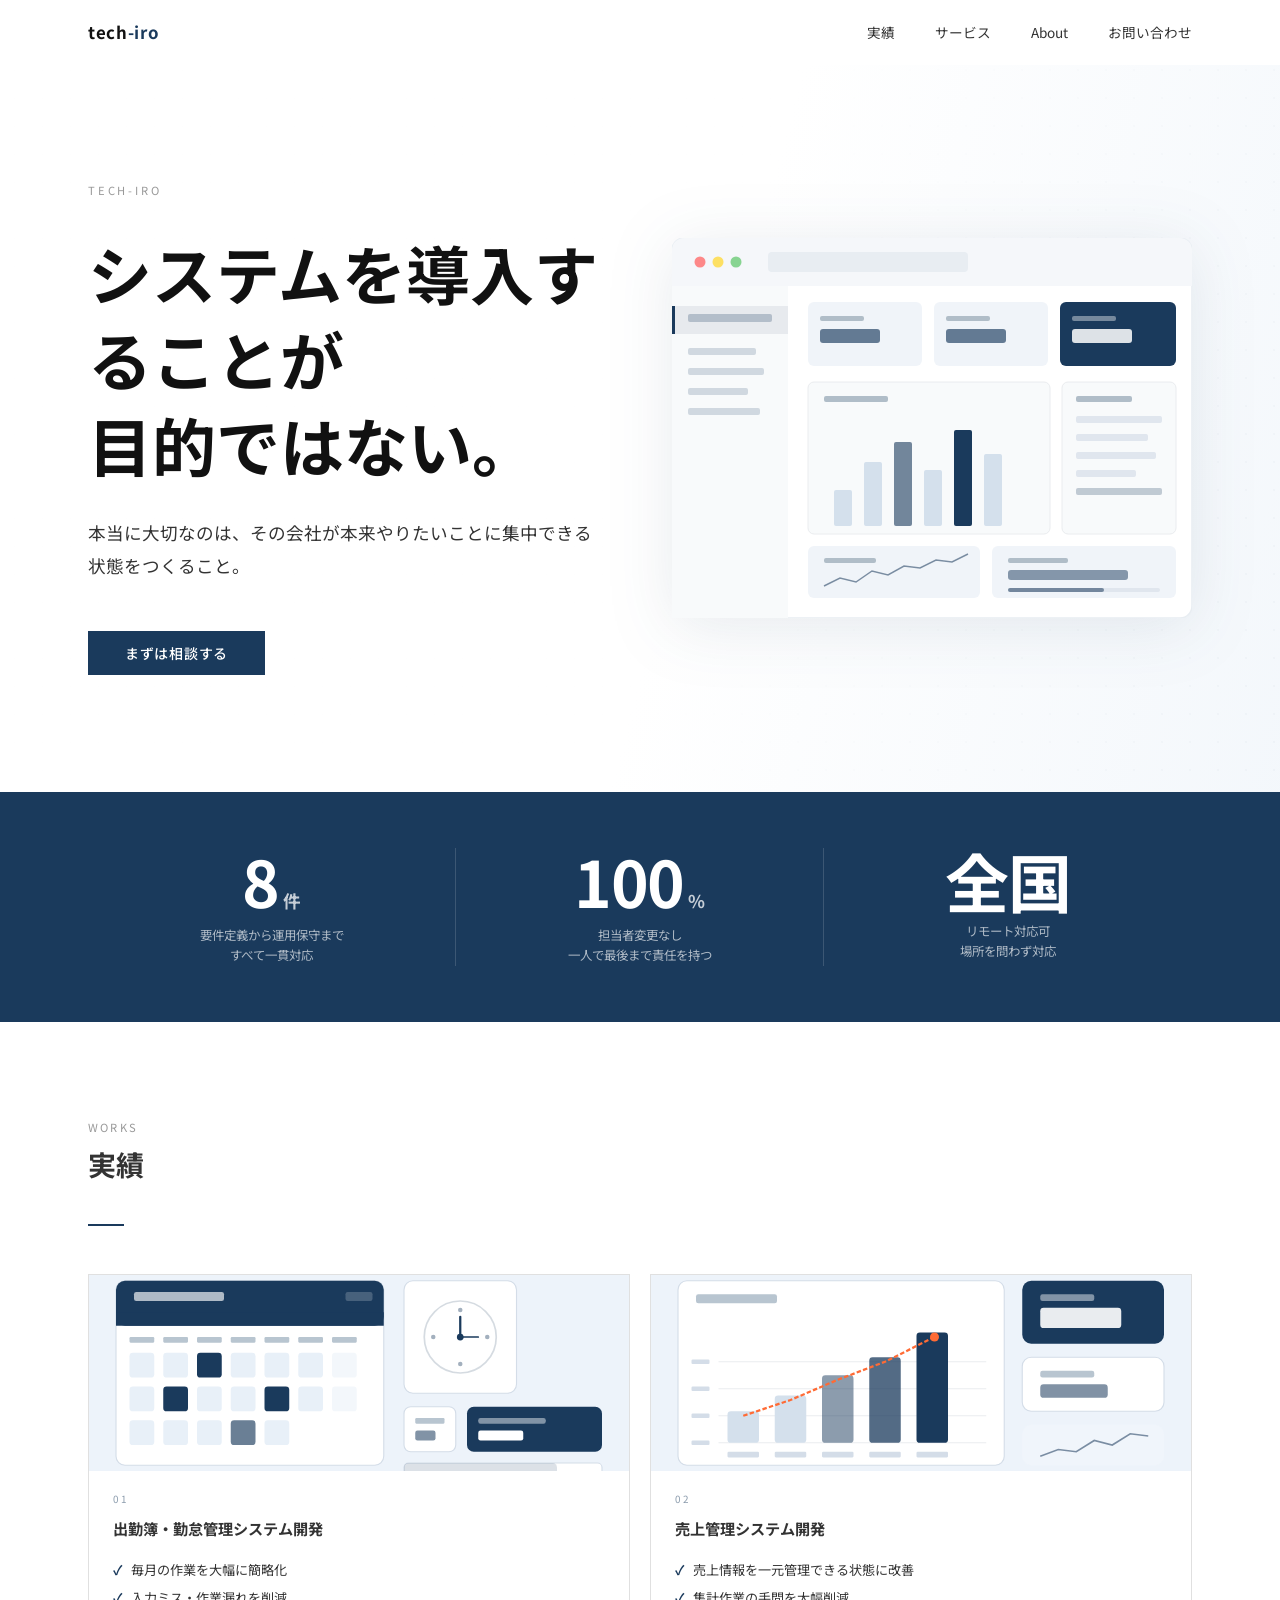
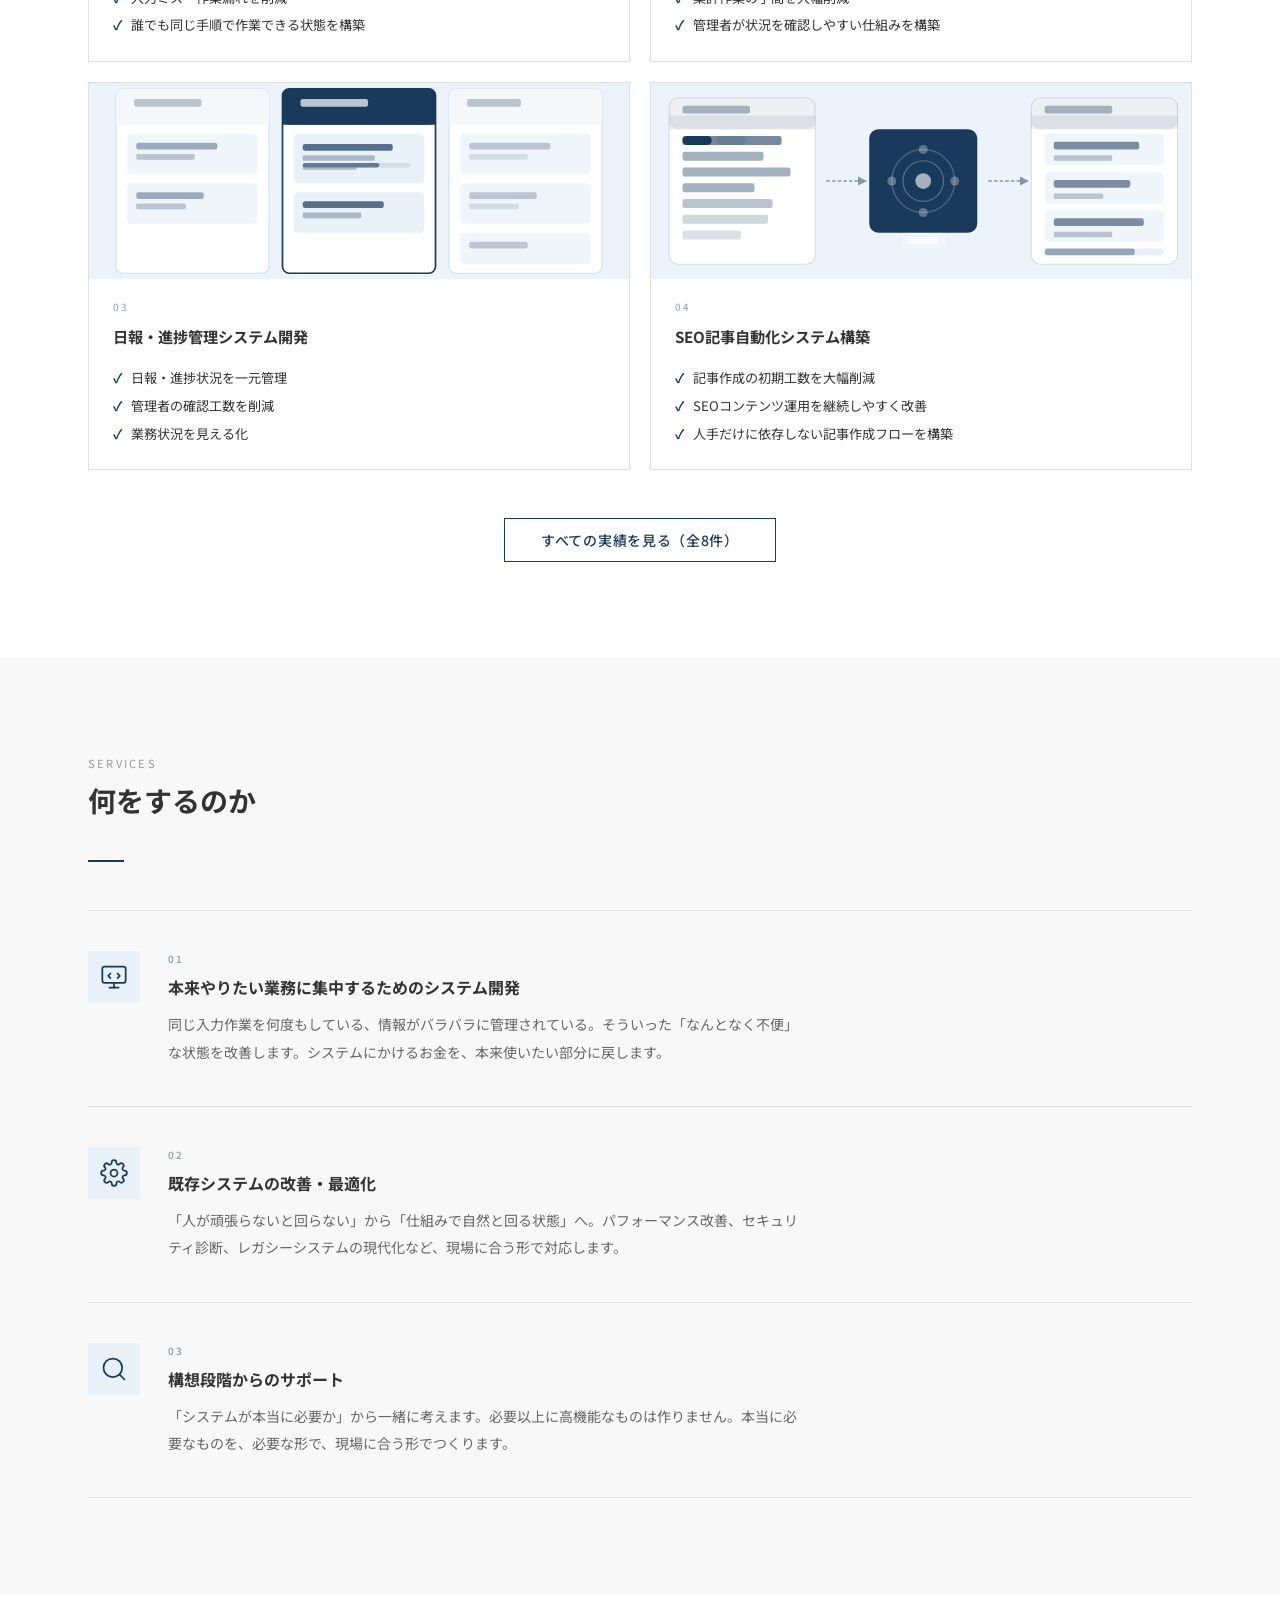
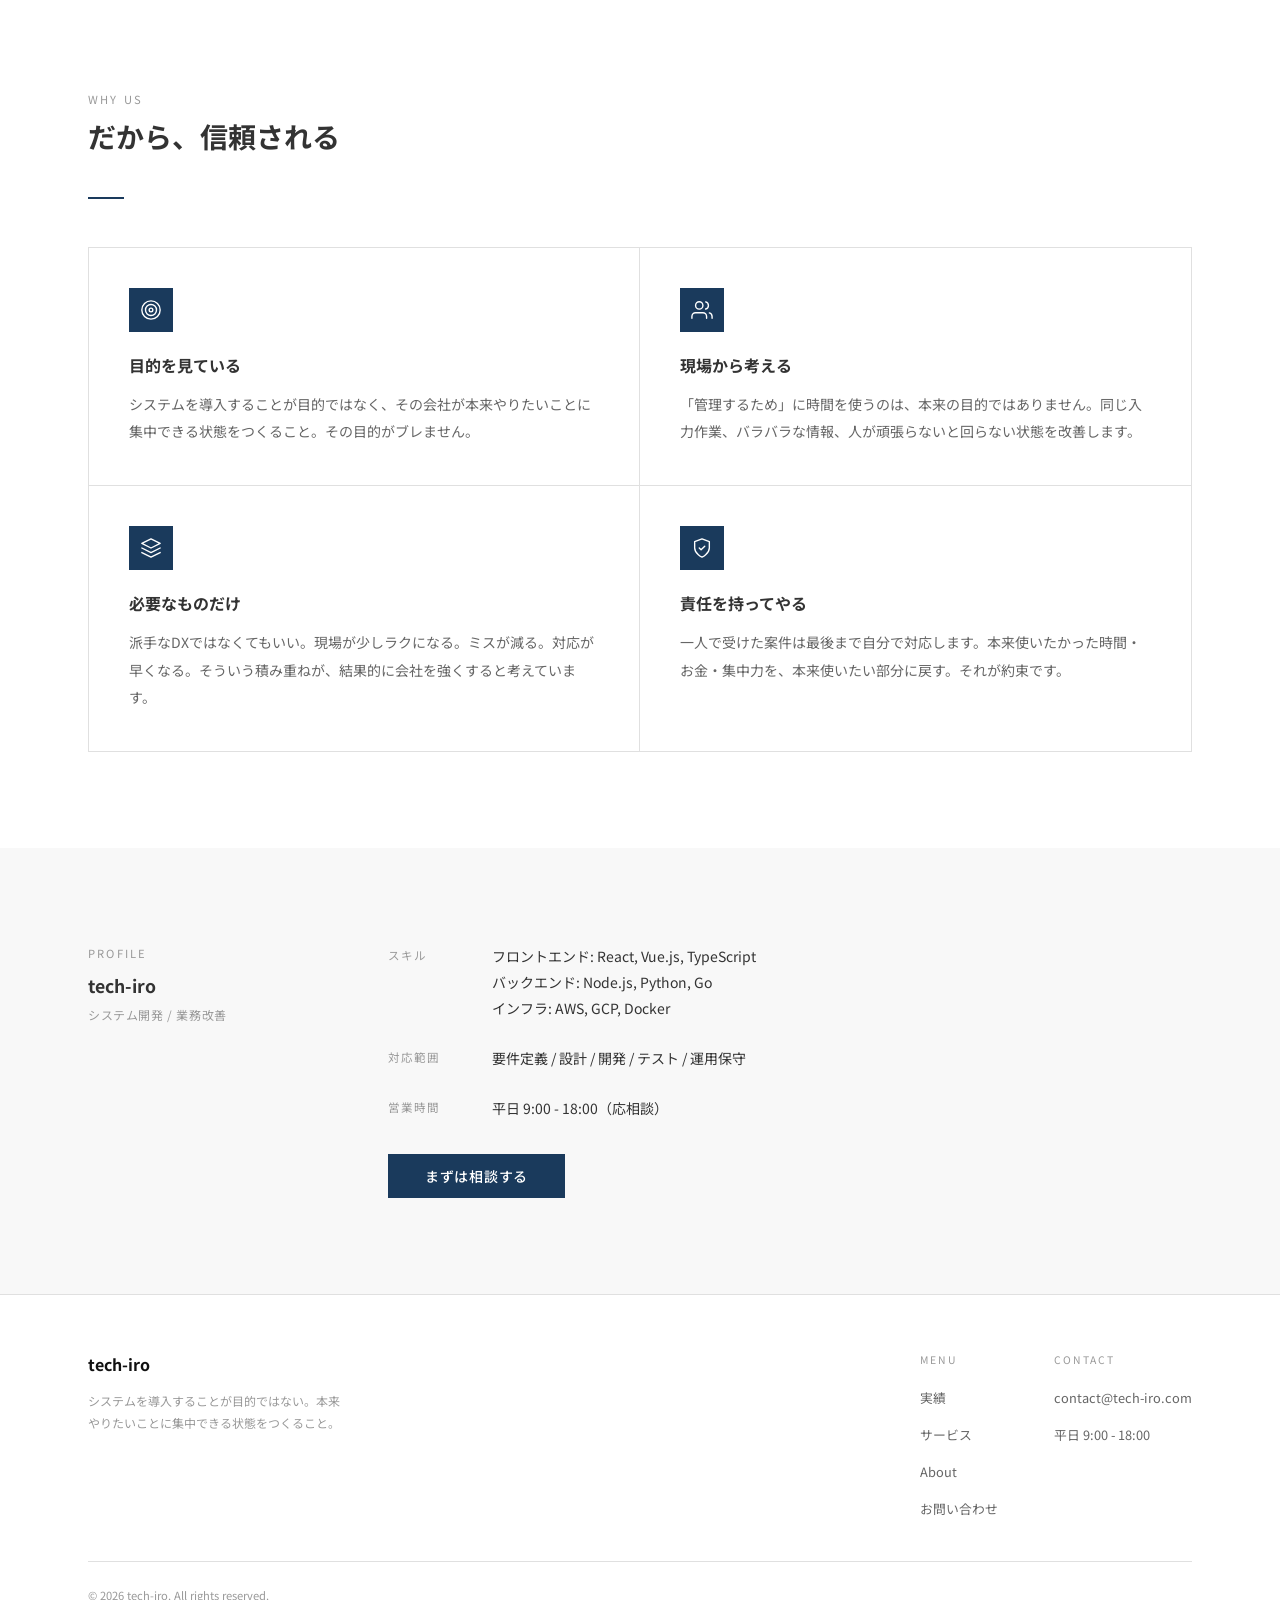
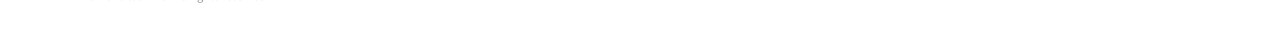
==== commit 14ee96aa: "Redesign works section with illustrated SVG cards - Rebuilt works.html with 8 full-width horizontal " ====
--- a/index.html
+++ b/index.html
@@ -29,14 +29,11 @@
         </ul>
       </nav>
       <button class="hamburger" aria-label="メニューを開く" aria-expanded="false">
-        <span></span>
-        <span></span>
-        <span></span>
+        <span></span><span></span><span></span>
       </button>
     </div>
   </header>
 
-  <!-- Mobile Nav -->
   <nav class="mobile-nav" aria-label="モバイルメニュー">
     <ul class="mobile-nav-list">
       <li><a href="works.html">実績</a></li>
@@ -61,29 +58,21 @@
         </div>
         <div class="hero-visual">
           <svg viewBox="0 0 520 380" fill="none" xmlns="http://www.w3.org/2000/svg" class="hero-illustration">
-            <!-- Window frame -->
             <rect width="520" height="380" rx="12" fill="white" stroke="#e8edf2" stroke-width="1.5"/>
-            <!-- Titlebar -->
             <rect width="520" height="48" rx="12" fill="#f5f7fa"/>
             <rect y="36" width="520" height="12" fill="#f5f7fa"/>
-            <!-- Traffic lights -->
             <circle cx="28" cy="24" r="5.5" fill="#ff6b6b" opacity="0.8"/>
             <circle cx="46" cy="24" r="5.5" fill="#ffd93d" opacity="0.8"/>
             <circle cx="64" cy="24" r="5.5" fill="#6bcb77" opacity="0.8"/>
-            <!-- URL bar -->
             <rect x="96" y="14" width="200" height="20" rx="4" fill="#e8edf2"/>
-            <!-- Sidebar -->
             <rect y="48" width="116" height="332" fill="#f8fafb"/>
-            <!-- Active sidebar item -->
             <rect y="68" width="116" height="28" fill="#1a3a5c" opacity="0.08"/>
             <rect y="68" width="3" height="28" fill="#1a3a5c"/>
             <rect x="16" y="76" width="84" height="8" rx="2" fill="#1a3a5c" opacity="0.25"/>
-            <!-- Sidebar items -->
             <rect x="16" y="110" width="68" height="7" rx="2" fill="#d0d8e0"/>
             <rect x="16" y="130" width="76" height="7" rx="2" fill="#d0d8e0"/>
             <rect x="16" y="150" width="60" height="7" rx="2" fill="#d0d8e0"/>
             <rect x="16" y="170" width="72" height="7" rx="2" fill="#d0d8e0"/>
-            <!-- Stats cards -->
             <rect x="136" y="64" width="114" height="64" rx="6" fill="#f0f4f9"/>
             <rect x="148" y="78" width="44" height="5" rx="2" fill="#b0bdc8"/>
             <rect x="148" y="91" width="60" height="14" rx="3" fill="#1a3a5c" opacity="0.65"/>
@@ -93,7 +82,6 @@
             <rect x="388" y="64" width="116" height="64" rx="6" fill="#1a3a5c"/>
             <rect x="400" y="78" width="44" height="5" rx="2" fill="rgba(255,255,255,0.4)"/>
             <rect x="400" y="91" width="60" height="14" rx="3" fill="white" opacity="0.85"/>
-            <!-- Bar chart -->
             <rect x="136" y="144" width="242" height="152" rx="6" fill="#f8fafb" stroke="#eaecef" stroke-width="1"/>
             <rect x="152" y="158" width="64" height="6" rx="2" fill="#b0bdc8"/>
             <rect x="162" y="252" width="18" height="36" rx="2" fill="#d4e0ec"/>
@@ -102,7 +90,6 @@
             <rect x="252" y="232" width="18" height="56" rx="2" fill="#d4e0ec"/>
             <rect x="282" y="192" width="18" height="96" rx="2" fill="#1a3a5c"/>
             <rect x="312" y="216" width="18" height="72" rx="2" fill="#d4e0ec"/>
-            <!-- Side panel -->
             <rect x="390" y="144" width="114" height="152" rx="6" fill="#f8fafb" stroke="#eaecef" stroke-width="1"/>
             <rect x="404" y="158" width="56" height="6" rx="2" fill="#b0bdc8"/>
             <rect x="404" y="178" width="86" height="7" rx="2" fill="#e0e6ee"/>
@@ -110,8 +97,6 @@
             <rect x="404" y="214" width="80" height="7" rx="2" fill="#e0e6ee"/>
             <rect x="404" y="232" width="60" height="7" rx="2" fill="#e0e6ee"/>
             <rect x="404" y="250" width="86" height="7" rx="2" fill="#1a3a5c" opacity="0.25"/>
-            <rect x="404" y="268" width="70" height="7" rx="2" fill="#e0e6ee"/>
-            <!-- Bottom panels -->
             <rect x="136" y="308" width="172" height="52" rx="6" fill="#f0f4f9"/>
             <rect x="152" y="320" width="52" height="5" rx="2" fill="#b0bdc8"/>
             <polyline points="152,348 168,340 184,344 200,333 216,337 232,328 248,330 264,322 280,324 296,316" stroke="#1a3a5c" stroke-width="1.5" fill="none" opacity="0.55"/>
@@ -161,19 +146,73 @@
         <div class="divider"></div>
         <div class="works-grid">
 
+          <!-- Card 01: Attendance -->
           <div class="work-card">
-            <span class="work-card-num">01</span>
-            <h3 class="work-card-title">出勤簿・勤怠管理システム開発</h3>
-            <div>
-              <p class="work-card-label">解決した課題</p>
-              <ul class="work-card-list">
-                <li>手作業での出勤簿作成・集計が煩雑</li>
-                <li>月ごとのシート作成に手間がかかる</li>
-                <li>入力ミス・転記ミスが頻発</li>
-              </ul>
-            </div>
-            <div class="work-card-results">
-              <p class="work-card-label">成果</p>
+            <div class="work-card-visual">
+              <svg viewBox="0 0 480 196" fill="none" xmlns="http://www.w3.org/2000/svg" preserveAspectRatio="xMidYMid slice">
+                <rect width="480" height="196" fill="#edf3fa"/>
+                <!-- Calendar panel -->
+                <rect x="24" y="16" width="238" height="164" rx="8" fill="white" stroke="#d4dde8" stroke-width="1"/>
+                <rect x="24" y="16" width="238" height="40" rx="8" fill="#1a3a5c"/>
+                <rect x="24" y="44" width="238" height="12" fill="#1a3a5c"/>
+                <rect x="40" y="26" width="80" height="8" rx="2" fill="rgba(255,255,255,0.65)"/>
+                <rect x="228" y="26" width="24" height="8" rx="2" fill="rgba(255,255,255,0.2)"/>
+                <!-- Weekday labels -->
+                <rect x="36" y="66" width="22" height="5" rx="1" fill="#b8c5d0"/>
+                <rect x="66" y="66" width="22" height="5" rx="1" fill="#b8c5d0"/>
+                <rect x="96" y="66" width="22" height="5" rx="1" fill="#b8c5d0"/>
+                <rect x="126" y="66" width="22" height="5" rx="1" fill="#b8c5d0"/>
+                <rect x="156" y="66" width="22" height="5" rx="1" fill="#b8c5d0"/>
+                <rect x="186" y="66" width="22" height="5" rx="1" fill="#b8c5d0"/>
+                <rect x="216" y="66" width="22" height="5" rx="1" fill="#b8c5d0"/>
+                <!-- Row 1 -->
+                <rect x="36" y="80" width="22" height="22" rx="3" fill="#e8f0f8"/>
+                <rect x="66" y="80" width="22" height="22" rx="3" fill="#e8f0f8"/>
+                <rect x="96" y="80" width="22" height="22" rx="3" fill="#1a3a5c"/>
+                <rect x="126" y="80" width="22" height="22" rx="3" fill="#e8f0f8"/>
+                <rect x="156" y="80" width="22" height="22" rx="3" fill="#e8f0f8"/>
+                <rect x="186" y="80" width="22" height="22" rx="3" fill="#e8f0f8"/>
+                <rect x="216" y="80" width="22" height="22" rx="3" fill="#e8f0f8" opacity="0.5"/>
+                <!-- Row 2 -->
+                <rect x="36" y="110" width="22" height="22" rx="3" fill="#e8f0f8"/>
+                <rect x="66" y="110" width="22" height="22" rx="3" fill="#1a3a5c"/>
+                <rect x="96" y="110" width="22" height="22" rx="3" fill="#e8f0f8"/>
+                <rect x="126" y="110" width="22" height="22" rx="3" fill="#e8f0f8"/>
+                <rect x="156" y="110" width="22" height="22" rx="3" fill="#1a3a5c"/>
+                <rect x="186" y="110" width="22" height="22" rx="3" fill="#e8f0f8"/>
+                <rect x="216" y="110" width="22" height="22" rx="3" fill="#e8f0f8" opacity="0.5"/>
+                <!-- Row 3 -->
+                <rect x="36" y="140" width="22" height="22" rx="3" fill="#e8f0f8"/>
+                <rect x="66" y="140" width="22" height="22" rx="3" fill="#e8f0f8"/>
+                <rect x="96" y="140" width="22" height="22" rx="3" fill="#e8f0f8"/>
+                <rect x="126" y="140" width="22" height="22" rx="3" fill="#1a3a5c" opacity="0.65"/>
+                <rect x="156" y="140" width="22" height="22" rx="3" fill="#e8f0f8"/>
+                <!-- Clock widget -->
+                <rect x="280" y="16" width="100" height="100" rx="8" fill="white" stroke="#d4dde8" stroke-width="1"/>
+                <circle cx="330" cy="66" r="32" stroke="#1a3a5c" stroke-width="1.5" fill="none" opacity="0.18"/>
+                <circle cx="330" cy="42" r="2" fill="#1a3a5c" opacity="0.4"/>
+                <circle cx="330" cy="90" r="2" fill="#1a3a5c" opacity="0.4"/>
+                <circle cx="306" cy="66" r="2" fill="#1a3a5c" opacity="0.4"/>
+                <circle cx="354" cy="66" r="2" fill="#1a3a5c" opacity="0.4"/>
+                <line x1="330" y1="66" x2="330" y2="48" stroke="#1a3a5c" stroke-width="2" stroke-linecap="round"/>
+                <line x1="330" y1="66" x2="346" y2="66" stroke="#1a3a5c" stroke-width="1.5" stroke-linecap="round"/>
+                <circle cx="330" cy="66" r="3" fill="#1a3a5c"/>
+                <!-- Stats mini -->
+                <rect x="280" y="128" width="46" height="40" rx="6" fill="white" stroke="#d4dde8" stroke-width="1"/>
+                <rect x="290" y="138" width="26" height="5" rx="1" fill="#b8c5d0"/>
+                <rect x="290" y="149" width="18" height="9" rx="2" fill="#1a3a5c" opacity="0.55"/>
+                <rect x="336" y="128" width="120" height="40" rx="6" fill="#1a3a5c"/>
+                <rect x="346" y="138" width="60" height="5" rx="2" fill="rgba(255,255,255,0.45)"/>
+                <rect x="346" y="149" width="40" height="9" rx="2" fill="white"/>
+                <!-- Progress bar -->
+                <rect x="280" y="178" width="176" height="20" rx="4" fill="white" stroke="#d4dde8" stroke-width="1"/>
+                <rect x="280" y="178" width="136" height="20" rx="4" fill="#1a3a5c" opacity="0.15"/>
+                <rect x="284" y="185" width="100" height="6" rx="2" fill="#1a3a5c" opacity="0.5"/>
+              </svg>
+            </div>
+            <div class="work-card-body">
+              <span class="work-card-num">01</span>
+              <h3 class="work-card-title">出勤簿・勤怠管理システム開発</h3>
               <ul class="work-card-result-list">
                 <li>毎月の作業を大幅に簡略化</li>
                 <li>入力ミス・作業漏れを削減</li>
@@ -182,19 +221,56 @@
             </div>
           </div>
 
+          <!-- Card 02: Sales -->
           <div class="work-card">
-            <span class="work-card-num">02</span>
-            <h3 class="work-card-title">売上管理システム開発</h3>
-            <div>
-              <p class="work-card-label">解決した課題</p>
-              <ul class="work-card-list">
-                <li>売上情報が複数システムに分散</li>
-                <li>集計作業に多大な時間がかかる</li>
-                <li>手入力・手集計によるミスが多発</li>
-              </ul>
-            </div>
-            <div class="work-card-results">
-              <p class="work-card-label">成果</p>
+            <div class="work-card-visual">
+              <svg viewBox="0 0 480 196" fill="none" xmlns="http://www.w3.org/2000/svg" preserveAspectRatio="xMidYMid slice">
+                <rect width="480" height="196" fill="#edf3fa"/>
+                <!-- Chart panel -->
+                <rect x="24" y="16" width="290" height="164" rx="8" fill="white" stroke="#d4dde8" stroke-width="1"/>
+                <!-- Header area -->
+                <rect x="40" y="28" width="72" height="8" rx="2" fill="#b8c5d0"/>
+                <!-- Y-axis labels -->
+                <rect x="36" y="158" width="16" height="4" rx="1" fill="#d4dde8"/>
+                <rect x="36" y="134" width="16" height="4" rx="1" fill="#d4dde8"/>
+                <rect x="36" y="110" width="16" height="4" rx="1" fill="#d4dde8"/>
+                <rect x="36" y="86" width="16" height="4" rx="1" fill="#d4dde8"/>
+                <!-- Grid lines -->
+                <line x1="60" y1="160" x2="298" y2="160" stroke="#eaecef" stroke-width="1"/>
+                <line x1="60" y1="136" x2="298" y2="136" stroke="#eaecef" stroke-width="1"/>
+                <line x1="60" y1="112" x2="298" y2="112" stroke="#eaecef" stroke-width="1"/>
+                <line x1="60" y1="88" x2="298" y2="88" stroke="#eaecef" stroke-width="1"/>
+                <!-- Bars (increasing) -->
+                <rect x="68" y="132" width="28" height="28" rx="3" fill="#d4e0ec"/>
+                <rect x="110" y="118" width="28" height="42" rx="3" fill="#d4e0ec"/>
+                <rect x="152" y="100" width="28" height="60" rx="3" fill="#1a3a5c" opacity="0.5"/>
+                <rect x="194" y="84" width="28" height="76" rx="3" fill="#1a3a5c" opacity="0.75"/>
+                <rect x="236" y="62" width="28" height="98" rx="3" fill="#1a3a5c"/>
+                <!-- Trend line -->
+                <polyline points="82,136 124,122 166,104 208,88 252,66" stroke="#ff6b35" stroke-width="2" fill="none" stroke-dasharray="4 2"/>
+                <!-- Trend dot -->
+                <circle cx="252" cy="66" r="4" fill="#ff6b35"/>
+                <!-- X-axis labels -->
+                <rect x="68" y="168" width="28" height="5" rx="1" fill="#d4dde8"/>
+                <rect x="110" y="168" width="28" height="5" rx="1" fill="#d4dde8"/>
+                <rect x="152" y="168" width="28" height="5" rx="1" fill="#d4dde8"/>
+                <rect x="194" y="168" width="28" height="5" rx="1" fill="#d4dde8"/>
+                <rect x="236" y="168" width="28" height="5" rx="1" fill="#d4dde8"/>
+                <!-- Side stats -->
+                <rect x="330" y="16" width="126" height="56" rx="8" fill="#1a3a5c"/>
+                <rect x="346" y="28" width="48" height="6" rx="2" fill="rgba(255,255,255,0.45)"/>
+                <rect x="346" y="40" width="72" height="18" rx="3" fill="white" opacity="0.9"/>
+                <rect x="330" y="84" width="126" height="48" rx="8" fill="white" stroke="#d4dde8" stroke-width="1"/>
+                <rect x="346" y="96" width="48" height="6" rx="2" fill="#b8c5d0"/>
+                <rect x="346" y="108" width="60" height="12" rx="3" fill="#1a3a5c" opacity="0.55"/>
+                <rect x="330" y="144" width="126" height="36" rx="8" fill="#f0f5fb"/>
+                <!-- Mini sparkline -->
+                <polyline points="346,172 362,166 378,168 394,158 410,162 426,152 442,154" stroke="#1a3a5c" stroke-width="1.5" fill="none" opacity="0.55"/>
+              </svg>
+            </div>
+            <div class="work-card-body">
+              <span class="work-card-num">02</span>
+              <h3 class="work-card-title">売上管理システム開発</h3>
               <ul class="work-card-result-list">
                 <li>売上情報を一元管理できる状態に改善</li>
                 <li>集計作業の手間を大幅削減</li>
@@ -203,19 +279,59 @@
             </div>
           </div>
 
+          <!-- Card 03: Progress Reports (Kanban) -->
           <div class="work-card">
-            <span class="work-card-num">03</span>
-            <h3 class="work-card-title">日報・進捗管理システム開発</h3>
-            <div>
-              <p class="work-card-label">解決した課題</p>
-              <ul class="work-card-list">
-                <li>日報が紙・Excel・チャットに分散</li>
-                <li>進捗状況が見えづらい</li>
-                <li>管理者の確認に時間がかかる</li>
-              </ul>
-            </div>
-            <div class="work-card-results">
-              <p class="work-card-label">成果</p>
+            <div class="work-card-visual">
+              <svg viewBox="0 0 480 196" fill="none" xmlns="http://www.w3.org/2000/svg" preserveAspectRatio="xMidYMid slice">
+                <rect width="480" height="196" fill="#edf3fa"/>
+                <!-- 3 Kanban columns -->
+                <!-- Column 1: 未着手 -->
+                <rect x="24" y="16" width="136" height="164" rx="6" fill="white" stroke="#d4dde8" stroke-width="1"/>
+                <rect x="24" y="16" width="136" height="32" rx="6" fill="#f5f7fa"/>
+                <rect x="24" y="36" width="136" height="12" fill="#f5f7fa"/>
+                <rect x="40" y="25" width="60" height="7" rx="2" fill="#b8c5d0"/>
+                <!-- Cards in col 1 -->
+                <rect x="34" y="56" width="116" height="36" rx="4" fill="#f0f5fb"/>
+                <rect x="42" y="64" width="72" height="6" rx="2" fill="#1a3a5c" opacity="0.4"/>
+                <rect x="42" y="74" width="52" height="5" rx="1" fill="#b8c5d0"/>
+                <rect x="34" y="100" width="116" height="36" rx="4" fill="#f0f5fb"/>
+                <rect x="42" y="108" width="60" height="6" rx="2" fill="#1a3a5c" opacity="0.4"/>
+                <rect x="42" y="118" width="44" height="5" rx="1" fill="#b8c5d0"/>
+                <!-- Column 2: 進行中 -->
+                <rect x="172" y="16" width="136" height="164" rx="6" fill="white" stroke="#1a3a5c" stroke-width="1.5"/>
+                <rect x="172" y="16" width="136" height="32" rx="6" fill="#1a3a5c"/>
+                <rect x="172" y="36" width="136" height="12" fill="#1a3a5c"/>
+                <rect x="188" y="25" width="60" height="7" rx="2" fill="rgba(255,255,255,0.7)"/>
+                <!-- Cards in col 2 -->
+                <rect x="182" y="56" width="116" height="44" rx="4" fill="#e8f0f8"/>
+                <rect x="190" y="65" width="80" height="6" rx="2" fill="#1a3a5c" opacity="0.7"/>
+                <rect x="190" y="75" width="64" height="5" rx="1" fill="#1a3a5c" opacity="0.3"/>
+                <rect x="190" y="83" width="48" height="5" rx="1" fill="#1a3a5c" opacity="0.3"/>
+                <rect x="182" y="108" width="116" height="36" rx="4" fill="#e8f0f8"/>
+                <rect x="190" y="116" width="72" height="6" rx="2" fill="#1a3a5c" opacity="0.7"/>
+                <rect x="190" y="126" width="52" height="5" rx="1" fill="#1a3a5c" opacity="0.3"/>
+                <!-- Progress bar in col 2 card -->
+                <rect x="190" y="82" width="96" height="4" rx="2" fill="#d4dde8"/>
+                <rect x="190" y="82" width="68" height="4" rx="2" fill="#1a3a5c" opacity="0.6"/>
+                <!-- Column 3: 完了 -->
+                <rect x="320" y="16" width="136" height="164" rx="6" fill="white" stroke="#d4dde8" stroke-width="1"/>
+                <rect x="320" y="16" width="136" height="32" rx="6" fill="#f5f7fa"/>
+                <rect x="320" y="36" width="136" height="12" fill="#f5f7fa"/>
+                <rect x="336" y="25" width="48" height="7" rx="2" fill="#b8c5d0"/>
+                <!-- Done cards with check mark style -->
+                <rect x="330" y="56" width="116" height="36" rx="4" fill="#f0f5fb"/>
+                <rect x="338" y="64" width="72" height="6" rx="2" fill="#1a3a5c" opacity="0.25"/>
+                <rect x="338" y="74" width="52" height="5" rx="1" fill="#b8c5d0" opacity="0.5"/>
+                <rect x="330" y="100" width="116" height="36" rx="4" fill="#f0f5fb"/>
+                <rect x="338" y="108" width="60" height="6" rx="2" fill="#1a3a5c" opacity="0.25"/>
+                <rect x="338" y="118" width="44" height="5" rx="1" fill="#b8c5d0" opacity="0.5"/>
+                <rect x="330" y="144" width="116" height="28" rx="4" fill="#f0f5fb"/>
+                <rect x="338" y="152" width="52" height="6" rx="2" fill="#1a3a5c" opacity="0.25"/>
+              </svg>
+            </div>
+            <div class="work-card-body">
+              <span class="work-card-num">03</span>
+              <h3 class="work-card-title">日報・進捗管理システム開発</h3>
               <ul class="work-card-result-list">
                 <li>日報・進捗状況を一元管理</li>
                 <li>管理者の確認工数を削減</li>
@@ -224,19 +340,71 @@
             </div>
           </div>
 
+          <!-- Card 04: SEO Articles (Flow) -->
           <div class="work-card">
-            <span class="work-card-num">04</span>
-            <h3 class="work-card-title">SEO記事自動化システム構築</h3>
-            <div>
-              <p class="work-card-label">解決した課題</p>
-              <ul class="work-card-list">
-                <li>記事作成に時間がかかる</li>
-                <li>継続的なコンテンツ更新が大きな負担</li>
-                <li>SEO施策を回す人的リソース不足</li>
-              </ul>
-            </div>
-            <div class="work-card-results">
-              <p class="work-card-label">成果</p>
+            <div class="work-card-visual">
+              <svg viewBox="0 0 480 196" fill="none" xmlns="http://www.w3.org/2000/svg" preserveAspectRatio="xMidYMid slice">
+                <rect width="480" height="196" fill="#edf3fa"/>
+                <!-- Flow: Keywords → Engine → Articles -->
+                <!-- Keywords input panel -->
+                <rect x="16" y="24" width="130" height="148" rx="8" fill="white" stroke="#d4dde8" stroke-width="1"/>
+                <rect x="16" y="24" width="130" height="28" rx="8" fill="#1a3a5c" opacity="0.08"/>
+                <rect x="16" y="40" width="130" height="12" fill="#1a3a5c" opacity="0.08"/>
+                <rect x="28" y="31" width="60" height="7" rx="2" fill="#1a3a5c" opacity="0.35"/>
+                <!-- Keywords list -->
+                <rect x="28" y="58" width="88" height="8" rx="2" fill="#1a3a5c" opacity="0.6"/>
+                <rect x="28" y="72" width="72" height="8" rx="2" fill="#1a3a5c" opacity="0.4"/>
+                <rect x="28" y="86" width="96" height="8" rx="2" fill="#1a3a5c" opacity="0.4"/>
+                <rect x="28" y="100" width="64" height="8" rx="2" fill="#1a3a5c" opacity="0.4"/>
+                <rect x="28" y="114" width="80" height="8" rx="2" fill="#1a3a5c" opacity="0.3"/>
+                <rect x="28" y="128" width="76" height="8" rx="2" fill="#1a3a5c" opacity="0.2"/>
+                <rect x="28" y="142" width="52" height="8" rx="2" fill="#1a3a5c" opacity="0.15"/>
+                <!-- Tag badges -->
+                <rect x="28" y="58" width="26" height="8" rx="4" fill="#1a3a5c"/>
+                <rect x="58" y="58" width="26" height="8" rx="4" fill="#1a3a5c" opacity="0.15"/>
+                <!-- Arrow 1 -->
+                <line x1="156" y1="98" x2="184" y2="98" stroke="#1a3a5c" stroke-width="1.5" stroke-dasharray="3 2" opacity="0.5"/>
+                <polygon points="184,94 192,98 184,102" fill="#1a3a5c" opacity="0.5"/>
+                <!-- Center engine panel -->
+                <rect x="194" y="52" width="96" height="92" rx="8" fill="#1a3a5c"/>
+                <circle cx="242" cy="98" r="28" stroke="rgba(255,255,255,0.2)" stroke-width="1.5" fill="none"/>
+                <circle cx="242" cy="98" r="18" stroke="rgba(255,255,255,0.3)" stroke-width="1" fill="none"/>
+                <!-- Gear teeth suggestion -->
+                <circle cx="242" cy="70" r="4" fill="rgba(255,255,255,0.3)"/>
+                <circle cx="242" cy="126" r="4" fill="rgba(255,255,255,0.3)"/>
+                <circle cx="214" cy="98" r="4" fill="rgba(255,255,255,0.3)"/>
+                <circle cx="270" cy="98" r="4" fill="rgba(255,255,255,0.3)"/>
+                <!-- Center dot -->
+                <circle cx="242" cy="98" r="7" fill="rgba(255,255,255,0.6)"/>
+                <!-- AI label -->
+                <rect x="222" y="144" width="40" height="14" rx="4" fill="rgba(255,255,255,0.15)"/>
+                <rect x="228" y="148" width="28" height="6" rx="2" fill="rgba(255,255,255,0.6)"/>
+                <!-- Arrow 2 -->
+                <line x1="300" y1="98" x2="328" y2="98" stroke="#1a3a5c" stroke-width="1.5" stroke-dasharray="3 2" opacity="0.5"/>
+                <polygon points="328,94 336,98 328,102" fill="#1a3a5c" opacity="0.5"/>
+                <!-- Articles output panel -->
+                <rect x="338" y="24" width="130" height="148" rx="8" fill="white" stroke="#d4dde8" stroke-width="1"/>
+                <rect x="338" y="24" width="130" height="28" rx="8" fill="#1a3a5c" opacity="0.08"/>
+                <rect x="338" y="40" width="130" height="12" fill="#1a3a5c" opacity="0.08"/>
+                <rect x="350" y="31" width="60" height="7" rx="2" fill="#1a3a5c" opacity="0.35"/>
+                <!-- Article items -->
+                <rect x="350" y="56" width="106" height="28" rx="4" fill="#f0f5fb"/>
+                <rect x="358" y="63" width="76" height="7" rx="2" fill="#1a3a5c" opacity="0.55"/>
+                <rect x="358" y="75" width="52" height="5" rx="1" fill="#b8c5d0"/>
+                <rect x="350" y="90" width="106" height="28" rx="4" fill="#f0f5fb"/>
+                <rect x="358" y="97" width="68" height="7" rx="2" fill="#1a3a5c" opacity="0.55"/>
+                <rect x="358" y="109" width="44" height="5" rx="1" fill="#b8c5d0"/>
+                <rect x="350" y="124" width="106" height="28" rx="4" fill="#f0f5fb"/>
+                <rect x="358" y="131" width="80" height="7" rx="2" fill="#1a3a5c" opacity="0.55"/>
+                <rect x="358" y="143" width="52" height="5" rx="1" fill="#b8c5d0"/>
+                <!-- Growth indicator -->
+                <rect x="350" y="158" width="106" height="6" rx="2" fill="#e8f0f8"/>
+                <rect x="350" y="158" width="80" height="6" rx="2" fill="#1a3a5c" opacity="0.4"/>
+              </svg>
+            </div>
+            <div class="work-card-body">
+              <span class="work-card-num">04</span>
+              <h3 class="work-card-title">SEO記事自動化システム構築</h3>
               <ul class="work-card-result-list">
                 <li>記事作成の初期工数を大幅削減</li>
                 <li>SEOコンテンツ運用を継続しやすく改善</li>
@@ -274,9 +442,7 @@
               <div class="service-text">
                 <span class="service-num">01</span>
                 <h3 class="service-title">本来やりたい業務に集中するためのシステム開発</h3>
-                <p class="service-desc">
-                  同じ入力作業を何度もしている、情報がバラバラに管理されている。そういった「なんとなく不便」な状態を改善します。システムにかけるお金を、本来使いたい部分に戻します。
-                </p>
+                <p class="service-desc">同じ入力作業を何度もしている、情報がバラバラに管理されている。そういった「なんとなく不便」な状態を改善します。システムにかけるお金を、本来使いたい部分に戻します。</p>
               </div>
             </div>
           </div>
@@ -292,9 +458,7 @@
               <div class="service-text">
                 <span class="service-num">02</span>
                 <h3 class="service-title">既存システムの改善・最適化</h3>
-                <p class="service-desc">
-                  「人が頑張らないと回らない」から「仕組みで自然と回る状態」へ。パフォーマンス改善、セキュリティ診断、レガシーシステムの現代化など、現場に合う形で対応します。
-                </p>
+                <p class="service-desc">「人が頑張らないと回らない」から「仕組みで自然と回る状態」へ。パフォーマンス改善、セキュリティ診断、レガシーシステムの現代化など、現場に合う形で対応します。</p>
               </div>
             </div>
           </div>
@@ -310,9 +474,7 @@
               <div class="service-text">
                 <span class="service-num">03</span>
                 <h3 class="service-title">構想段階からのサポート</h3>
-                <p class="service-desc">
-                  「システムが本当に必要か」から一緒に考えます。必要以上に高機能なものは作りません。本当に必要なものを、必要な形で、現場に合う形でつくります。
-                </p>
+                <p class="service-desc">「システムが本当に必要か」から一緒に考えます。必要以上に高機能なものは作りません。本当に必要なものを、必要な形で、現場に合う形でつくります。</p>
               </div>
             </div>
           </div>
@@ -332,57 +494,42 @@
           <div class="strength-item">
             <div class="strength-icon-wrap">
               <svg viewBox="0 0 24 24" fill="none" stroke="currentColor" stroke-width="1.5" stroke-linecap="round" stroke-linejoin="round">
-                <circle cx="12" cy="12" r="10"/>
-                <circle cx="12" cy="12" r="6"/>
-                <circle cx="12" cy="12" r="2"/>
+                <circle cx="12" cy="12" r="10"/><circle cx="12" cy="12" r="6"/><circle cx="12" cy="12" r="2"/>
               </svg>
             </div>
             <h3 class="strength-title">目的を見ている</h3>
-            <p class="strength-desc">
-              システムを導入することが目的ではなく、その会社が本来やりたいことに集中できる状態をつくること。その目的がブレません。
-            </p>
+            <p class="strength-desc">システムを導入することが目的ではなく、その会社が本来やりたいことに集中できる状態をつくること。その目的がブレません。</p>
           </div>
 
           <div class="strength-item">
             <div class="strength-icon-wrap">
               <svg viewBox="0 0 24 24" fill="none" stroke="currentColor" stroke-width="1.5" stroke-linecap="round" stroke-linejoin="round">
-                <path d="M17 21v-2a4 4 0 0 0-4-4H5a4 4 0 0 0-4 4v2"/>
-                <circle cx="9" cy="7" r="4"/>
-                <path d="M23 21v-2a4 4 0 0 0-3-3.87"/>
-                <path d="M16 3.13a4 4 0 0 1 0 7.75"/>
+                <path d="M17 21v-2a4 4 0 0 0-4-4H5a4 4 0 0 0-4 4v2"/><circle cx="9" cy="7" r="4"/>
+                <path d="M23 21v-2a4 4 0 0 0-3-3.87"/><path d="M16 3.13a4 4 0 0 1 0 7.75"/>
               </svg>
             </div>
             <h3 class="strength-title">現場から考える</h3>
-            <p class="strength-desc">
-              「管理するため」に時間を使うのは、本来の目的ではありません。同じ入力作業、バラバラな情報、人が頑張らないと回らない状態を改善します。
-            </p>
+            <p class="strength-desc">「管理するため」に時間を使うのは、本来の目的ではありません。同じ入力作業、バラバラな情報、人が頑張らないと回らない状態を改善します。</p>
           </div>
 
           <div class="strength-item">
             <div class="strength-icon-wrap">
               <svg viewBox="0 0 24 24" fill="none" stroke="currentColor" stroke-width="1.5" stroke-linecap="round" stroke-linejoin="round">
-                <polygon points="12 2 2 7 12 12 22 7 12 2"/>
-                <polyline points="2 17 12 22 22 17"/>
-                <polyline points="2 12 12 17 22 12"/>
+                <polygon points="12 2 2 7 12 12 22 7 12 2"/><polyline points="2 17 12 22 22 17"/><polyline points="2 12 12 17 22 12"/>
               </svg>
             </div>
             <h3 class="strength-title">必要なものだけ</h3>
-            <p class="strength-desc">
-              派手なDXではなくてもいい。現場が少しラクになる。ミスが減る。対応が早くなる。そういう積み重ねが、結果的に会社を強くすると考えています。
-            </p>
+            <p class="strength-desc">派手なDXではなくてもいい。現場が少しラクになる。ミスが減る。対応が早くなる。そういう積み重ねが、結果的に会社を強くすると考えています。</p>
           </div>
 
           <div class="strength-item">
             <div class="strength-icon-wrap">
               <svg viewBox="0 0 24 24" fill="none" stroke="currentColor" stroke-width="1.5" stroke-linecap="round" stroke-linejoin="round">
-                <path d="M12 22s8-4 8-10V5l-8-3-8 3v7c0 6 8 10 8 10z"/>
-                <polyline points="9 12 11 14 15 10"/>
+                <path d="M12 22s8-4 8-10V5l-8-3-8 3v7c0 6 8 10 8 10z"/><polyline points="9 12 11 14 15 10"/>
               </svg>
             </div>
             <h3 class="strength-title">責任を持ってやる</h3>
-            <p class="strength-desc">
-              一人で受けた案件は最後まで自分で対応します。本来使いたかった時間・お金・集中力を、本来使いたい部分に戻す。それが約束です。
-            </p>
+            <p class="strength-desc">一人で受けた案件は最後まで自分で対応します。本来使いたかった時間・お金・集中力を、本来使いたい部分に戻す。それが約束です。</p>
           </div>
 
         </div>
@@ -401,11 +548,7 @@
           <div>
             <div class="profile-row">
               <span class="profile-row-label">スキル</span>
-              <span class="profile-row-value">
-                フロントエンド: React, Vue.js, TypeScript<br>
-                バックエンド: Node.js, Python, Go<br>
-                インフラ: AWS, GCP, Docker
-              </span>
+              <span class="profile-row-value">フロントエンド: React, Vue.js, TypeScript<br>バックエンド: Node.js, Python, Go<br>インフラ: AWS, GCP, Docker</span>
             </div>
             <div class="profile-row">
               <span class="profile-row-label">対応範囲</span>
@@ -423,7 +566,6 @@
 
   </main>
 
-  <!-- Footer -->
   <footer class="footer">
     <div class="container">
       <div class="footer-inner">
--- a/css/style.css
+++ b/css/style.css
@@ -149,7 +149,7 @@
 
 /* ===== HERO ===== */
 .hero {
-  min-height: 65vh;
+  min-height: 88vh;
   display: flex;
   align-items: center;
   padding-top: 64px;
@@ -201,11 +201,11 @@
 }
 
 .hero-title {
-  font-size: clamp(1.8rem, 4vw, 3.2rem);
+  font-size: clamp(2.2rem, 5vw, 4.2rem);
   font-weight: 700;
   color: var(--black);
-  line-height: 1.45;
-  margin-bottom: 24px;
+  line-height: 1.35;
+  margin-bottom: 28px;
   max-width: 600px;
 }
 
@@ -259,7 +259,7 @@
 }
 
 .stat-number {
-  font-size: 3rem;
+  font-size: clamp(2.8rem, 5vw, 4rem);
   font-weight: 700;
   color: var(--white);
   line-height: 1;
@@ -288,11 +288,23 @@
 
 .work-card {
   border: 1px solid var(--border-color);
-  padding: 28px;
+  padding: 0;
   background: var(--white);
   transition: box-shadow 0.22s, transform 0.22s;
   position: relative;
-}
+  overflow: hidden;
+}
+
+/* Visual illustration area */
+.work-card-visual {
+  height: 196px;
+  overflow: hidden;
+  background: var(--accent-light);
+  position: relative;
+}
+.work-card-visual svg { width: 100%; height: 100%; display: block; }
+
+.work-card-body { padding: 20px 24px 24px; }
 
 .work-card::before {
   content: '';
@@ -325,8 +337,9 @@
 .work-card-list { font-size: 0.82rem; color: var(--mid-gray); line-height: 1.8; display: flex; flex-direction: column; gap: 2px; }
 .work-card-list li::before { content: "• "; color: var(--border-color); }
 .work-card-results { margin-top: 16px; padding-top: 16px; border-top: 1px solid var(--bg-subtle); }
-.work-card-result-list { font-size: 0.82rem; color: var(--dark-gray); line-height: 1.8; display: flex; flex-direction: column; gap: 2px; }
-.work-card-result-list li::before { content: "✓ "; color: var(--accent); font-weight: 700; }
+.work-card-result-list { font-size: 0.82rem; color: var(--dark-gray); line-height: 1.8; display: flex; flex-direction: column; gap: 4px; margin-top: 12px; }
+.work-card-result-list li { padding-left: 18px; position: relative; }
+.work-card-result-list li::before { content: "✓"; position: absolute; left: 0; color: var(--accent); font-weight: 700; }
 .works-cta { text-align: center; padding-top: 8px; }
 
 /* ===== SERVICES ===== */
@@ -465,24 +478,35 @@
 }
 
 /* ===== WORKS PAGE ===== */
-.works-full-grid { display: grid; grid-template-columns: 1fr 1fr; gap: 20px; }
+.works-full-grid { display: grid; grid-template-columns: 1fr; gap: 20px; }
 
 .work-full-card {
   border: 1px solid var(--border-color);
-  padding: 36px;
+  padding: 0;
   background: var(--white);
   transition: box-shadow 0.22s, transform 0.22s;
   position: relative;
-}
+  overflow: hidden;
+  display: grid;
+  grid-template-columns: 360px 1fr;
+}
+
+.work-full-card .work-card-visual {
+  height: auto;
+  min-height: 280px;
+}
+
+.work-card-content { padding: 32px 36px; }
 
 .work-full-card::before {
   content: '';
   position: absolute;
   top: 0; left: 0;
-  width: 3px;
-  height: 0;
+  width: 0;
+  height: 3px;
   background: var(--accent);
-  transition: height 0.3s;
+  transition: width 0.4s cubic-bezier(0.22, 1, 0.36, 1);
+  z-index: 1;
 }
 
 .work-full-card:hover {
@@ -490,7 +514,7 @@
   transform: translateY(-2px);
 }
 
-.work-full-card:hover::before { height: 100%; }
+.work-full-card:hover::before { width: 100%; }
 
 .work-card-top {
   display: flex;
@@ -649,6 +673,82 @@
   color: var(--white);
 }
 
+/* ===== MOTION & ANIMATIONS ===== */
+
+@keyframes fadeUp {
+  from { opacity: 0; transform: translateY(24px); }
+  to   { opacity: 1; transform: translateY(0); }
+}
+
+@keyframes slideInRight {
+  from { opacity: 0; transform: translateX(44px); }
+  to   { opacity: 1; transform: translateX(0); }
+}
+
+@keyframes floatY {
+  0%, 100% { transform: translateY(0); }
+  50%       { transform: translateY(-10px); }
+}
+
+/* Hero: CSS-driven entrance on page load */
+.hero-eyebrow       { animation: fadeUp 0.65s 0.10s both cubic-bezier(0.22, 1, 0.36, 1); }
+.hero-title         { animation: fadeUp 0.80s 0.28s both cubic-bezier(0.22, 1, 0.36, 1); }
+.hero-subtitle      { animation: fadeUp 0.70s 0.48s both cubic-bezier(0.22, 1, 0.36, 1); }
+.hero-content > .btn { animation: fadeUp 0.60s 0.68s both cubic-bezier(0.22, 1, 0.36, 1); }
+.hero-visual        { animation: slideInRight 0.90s 0.30s both cubic-bezier(0.22, 1, 0.36, 1); }
+.hero-illustration  { animation: floatY 7s ease-in-out 1.30s infinite; }
+
+/* Scroll reveal — base state (JS adds data-reveal attribute) */
+[data-reveal] {
+  opacity: 0;
+  transform: translateY(28px);
+  transition: opacity 0.72s cubic-bezier(0.22, 1, 0.36, 1),
+              transform 0.72s cubic-bezier(0.22, 1, 0.36, 1);
+}
+
+[data-reveal].is-visible {
+  opacity: 1;
+  transform: translateY(0);
+}
+
+/* Divider: reveal by growing width instead of fading up */
+.divider[data-reveal] {
+  opacity: 1;
+  transform: scaleX(0);
+  transform-origin: left center;
+  transition: transform 0.55s 0.15s cubic-bezier(0.22, 1, 0.36, 1);
+}
+.divider[data-reveal].is-visible { transform: scaleX(1); }
+
+/* Section label: slide in from left */
+.section-label[data-reveal],
+.about-block-title[data-reveal] {
+  transform: translateX(-14px);
+  transition: opacity 0.6s cubic-bezier(0.22, 1, 0.36, 1),
+              transform 0.6s cubic-bezier(0.22, 1, 0.36, 1);
+}
+.section-label[data-reveal].is-visible,
+.about-block-title[data-reveal].is-visible { transform: translateX(0); }
+
+/* Service item: slide from left */
+.service-item[data-reveal] {
+  transform: translateX(-20px);
+  transition: opacity 0.7s cubic-bezier(0.22, 1, 0.36, 1),
+              transform 0.7s cubic-bezier(0.22, 1, 0.36, 1),
+              background 0.22s;
+}
+.service-item[data-reveal].is-visible { transform: translateX(0); }
+
+/* Respect reduced-motion preference */
+@media (prefers-reduced-motion: reduce) {
+  *, *::before, *::after {
+    animation-duration: 0.01ms !important;
+    animation-iteration-count: 1 !important;
+    transition-duration: 0.01ms !important;
+    transition-delay: 0ms !important;
+  }
+}
+
 /* ===== RESPONSIVE ===== */
 @media (max-width: 1024px) {
   :root { --gutter: 32px; --section-y: 72px; }
@@ -669,6 +769,8 @@
 
   .philosophy-item-title { grid-column: 2; }
   .philosophy-item-desc { grid-column: 2; }
+
+  .work-full-card { grid-template-columns: 280px 1fr; }
 }
 
 @media (max-width: 900px) {
@@ -715,7 +817,8 @@
   .strength-item:last-child { border-bottom: none; }
   .strength-item:nth-child(3), .strength-item:nth-child(4) { border-bottom: 1px solid var(--border-color); }
 
-  .works-full-grid { grid-template-columns: 1fr; }
+  .work-full-card { grid-template-columns: 1fr; }
+  .work-full-card .work-card-visual { min-height: 200px; height: 200px; }
 
   .skills-grid { grid-template-columns: 1fr; }
   .skill-item { border-right: none; border-bottom: 1px solid var(--border-color); }
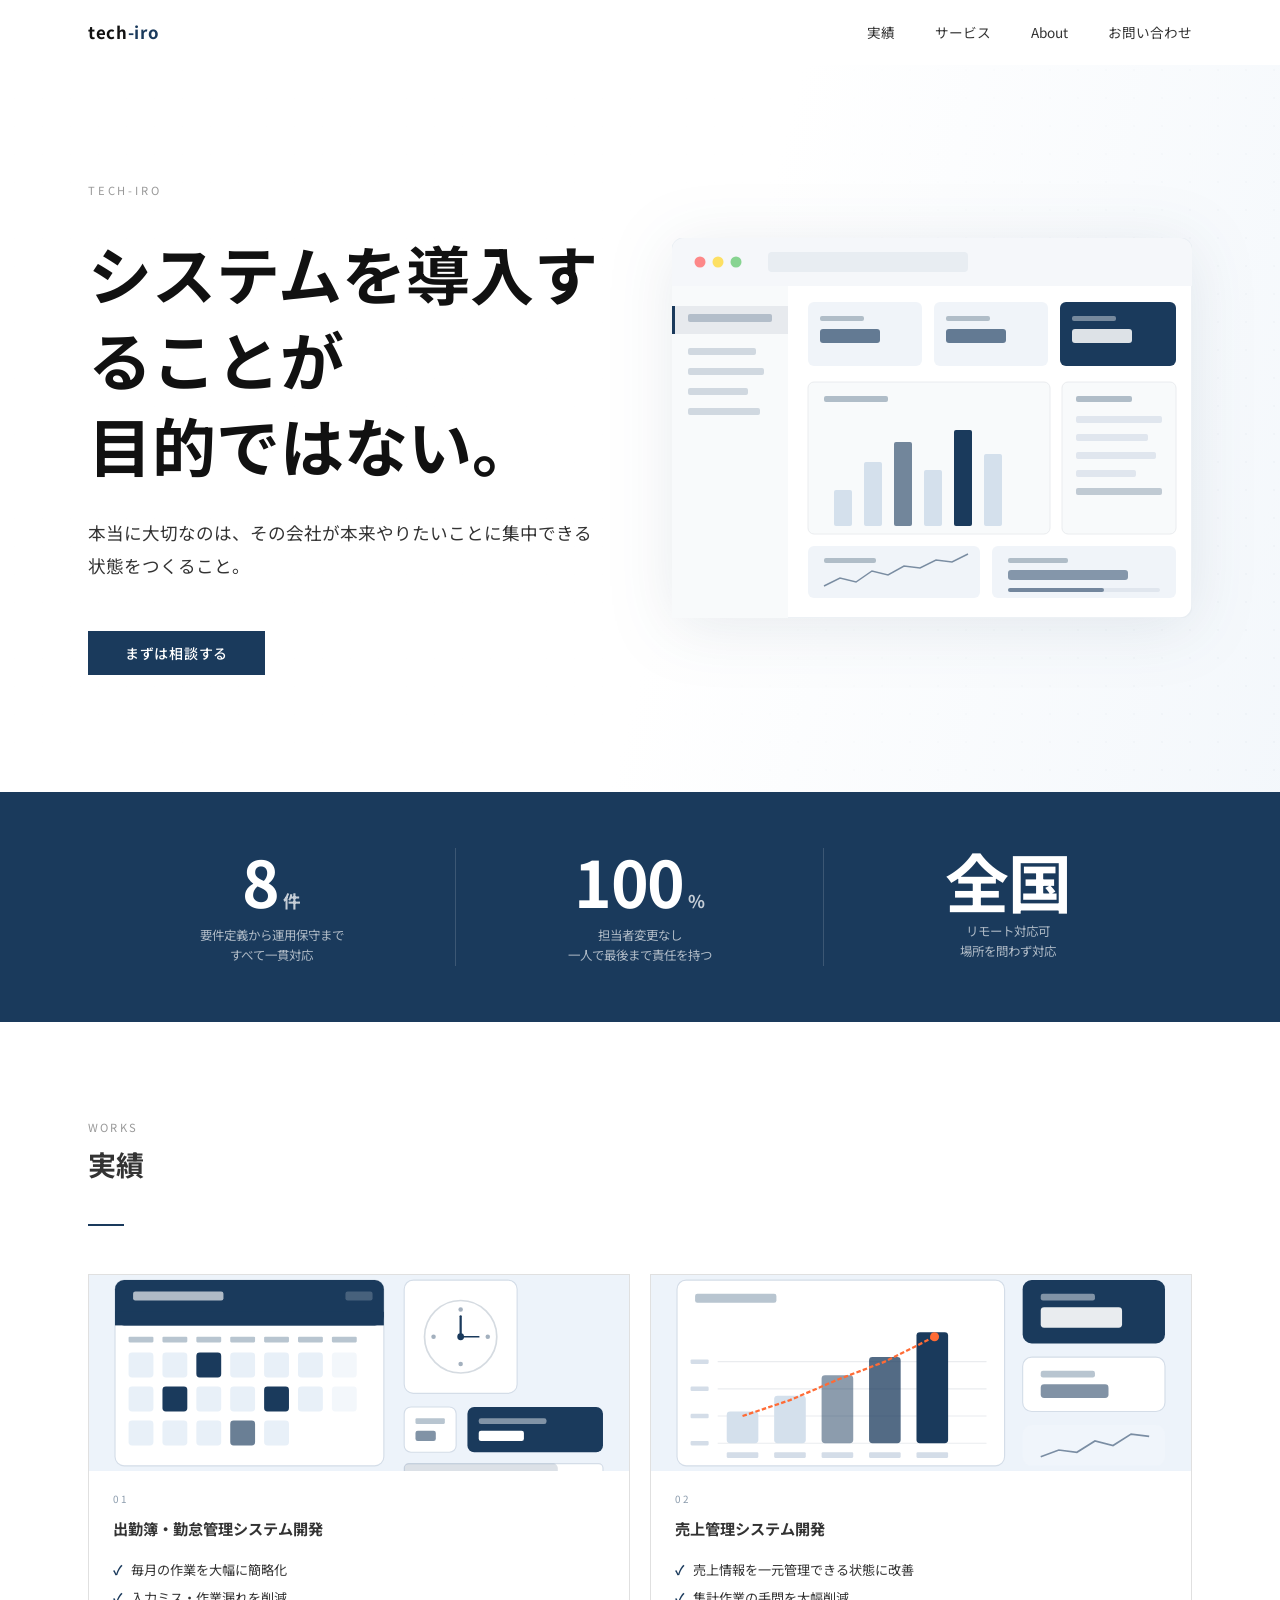
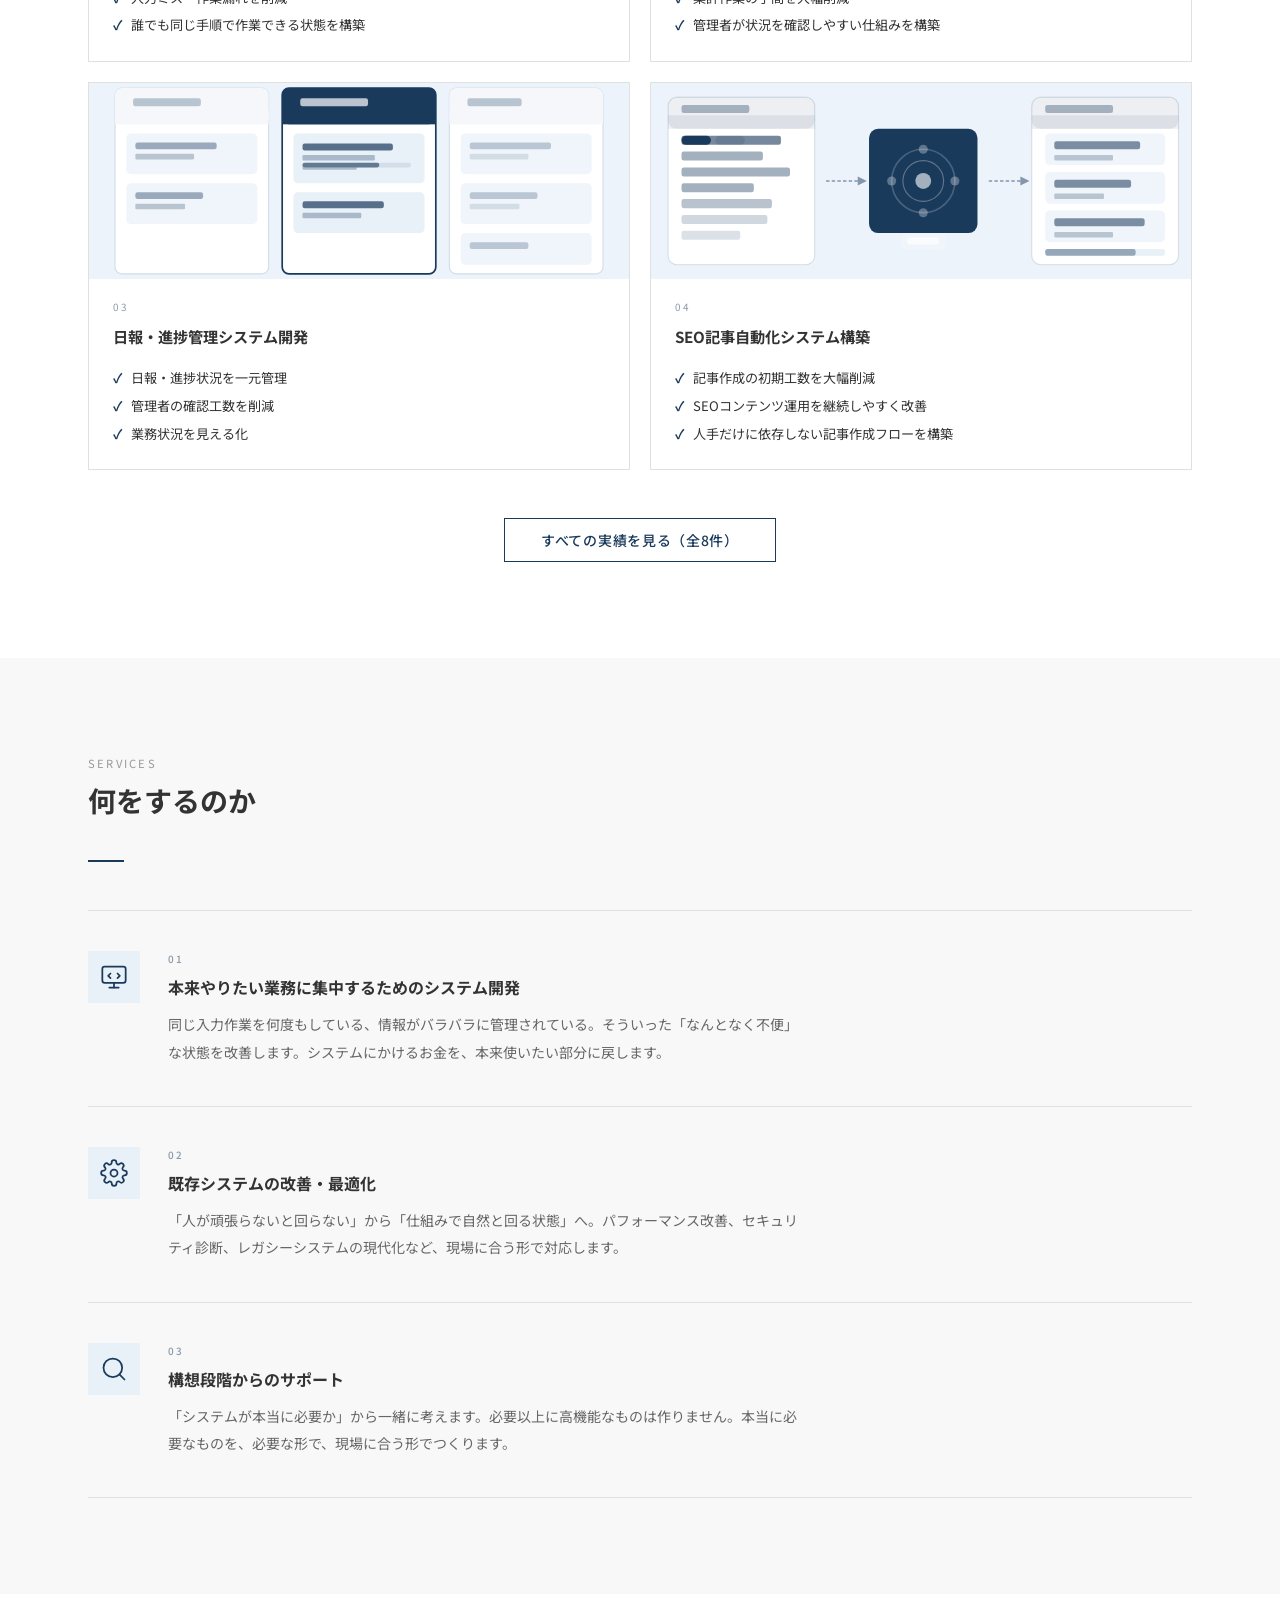
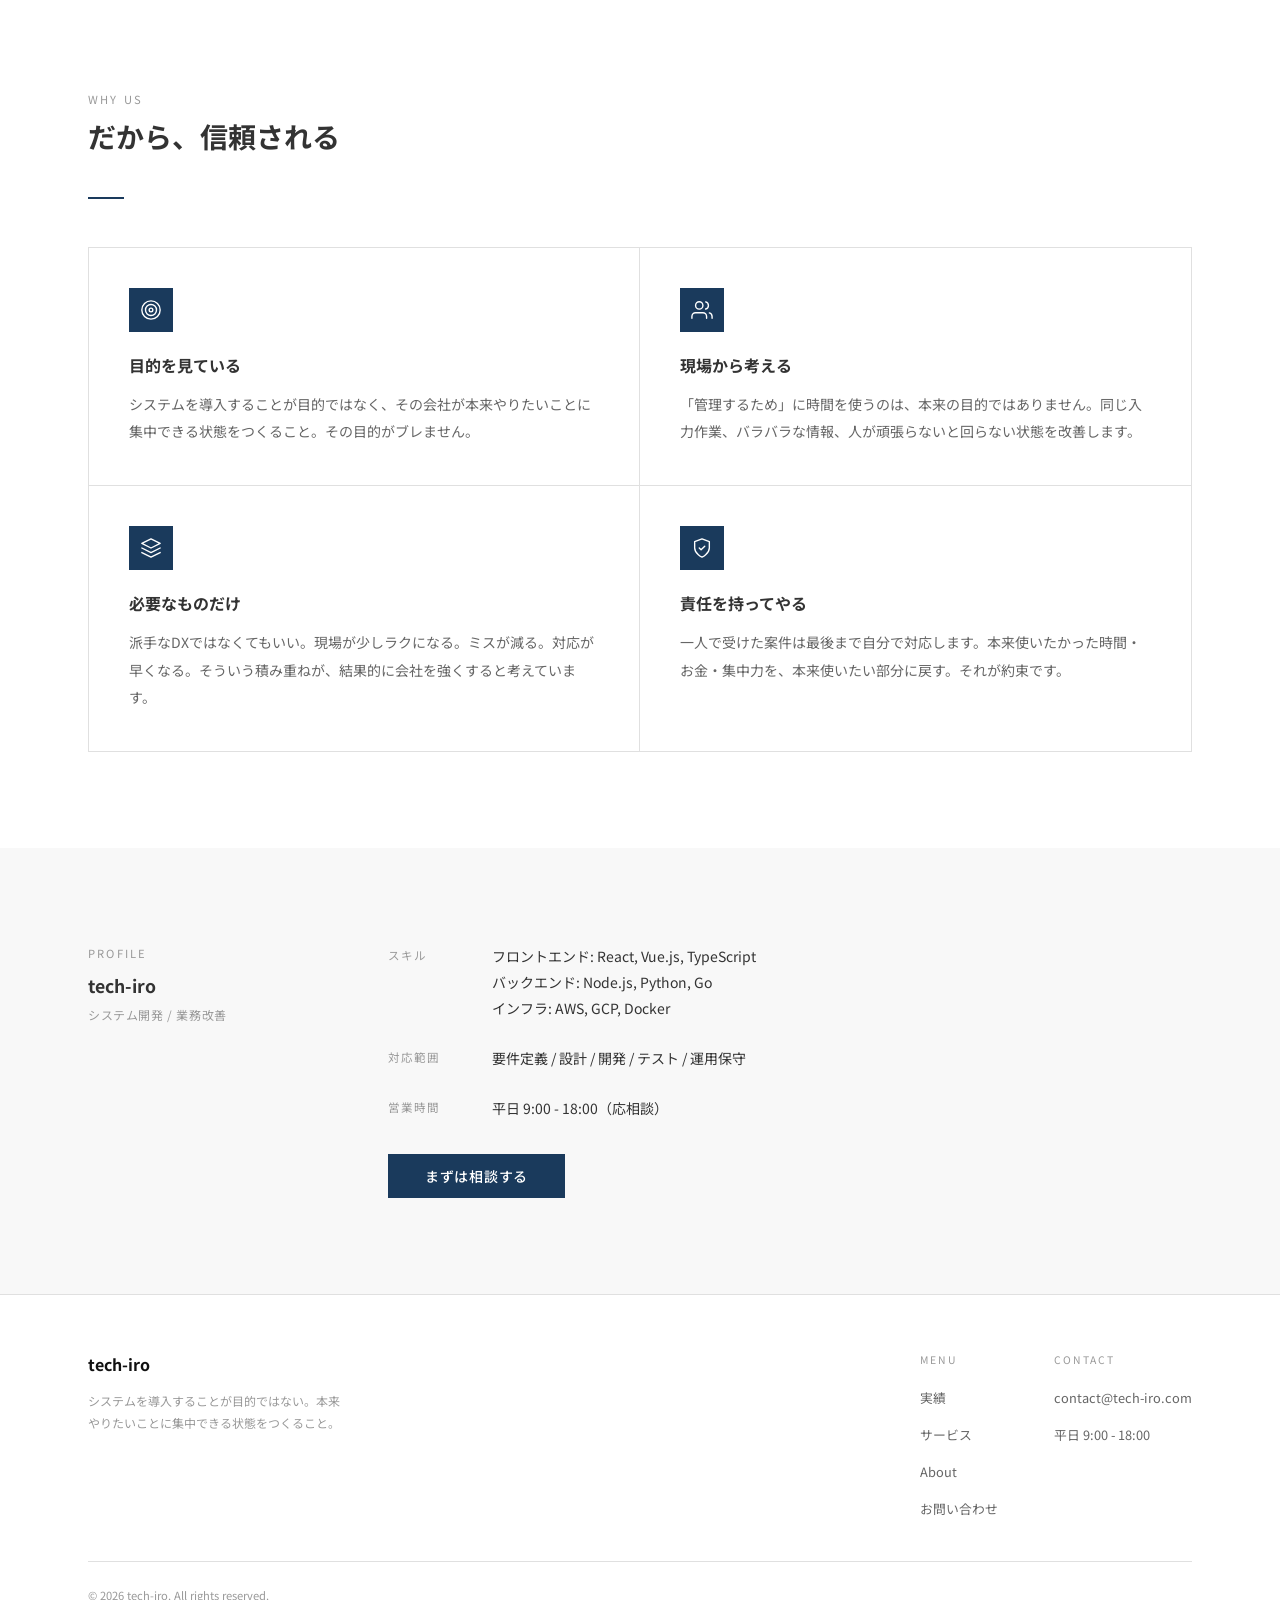
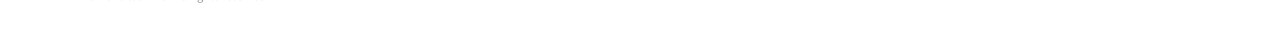
==== commit ded8e2ac: "Convert inline SVGs to standalone image files - Extracted all 16 inline SVG illustrations to img/ di" ====
--- a/index.html
+++ b/index.html
@@ -23,7 +23,7 @@
       <nav aria-label="メインメニュー">
         <ul class="nav-list">
           <li><a href="works.html">実績</a></li>
-          <li><a href="index.html#services">サービス</a></li>
+          <li><a href="services.html">サービス</a></li>
           <li><a href="about.html">About</a></li>
           <li><a href="contact.html">お問い合わせ</a></li>
         </ul>
@@ -37,7 +37,7 @@
   <nav class="mobile-nav" aria-label="モバイルメニュー">
     <ul class="mobile-nav-list">
       <li><a href="works.html">実績</a></li>
-      <li><a href="index.html#services">サービス</a></li>
+      <li><a href="services.html">サービス</a></li>
       <li><a href="about.html">About</a></li>
       <li><a href="contact.html">お問い合わせ</a></li>
     </ul>
@@ -57,55 +57,7 @@
           <a href="contact.html" class="btn">まずは相談する</a>
         </div>
         <div class="hero-visual">
-          <svg viewBox="0 0 520 380" fill="none" xmlns="http://www.w3.org/2000/svg" class="hero-illustration">
-            <rect width="520" height="380" rx="12" fill="white" stroke="#e8edf2" stroke-width="1.5"/>
-            <rect width="520" height="48" rx="12" fill="#f5f7fa"/>
-            <rect y="36" width="520" height="12" fill="#f5f7fa"/>
-            <circle cx="28" cy="24" r="5.5" fill="#ff6b6b" opacity="0.8"/>
-            <circle cx="46" cy="24" r="5.5" fill="#ffd93d" opacity="0.8"/>
-            <circle cx="64" cy="24" r="5.5" fill="#6bcb77" opacity="0.8"/>
-            <rect x="96" y="14" width="200" height="20" rx="4" fill="#e8edf2"/>
-            <rect y="48" width="116" height="332" fill="#f8fafb"/>
-            <rect y="68" width="116" height="28" fill="#1a3a5c" opacity="0.08"/>
-            <rect y="68" width="3" height="28" fill="#1a3a5c"/>
-            <rect x="16" y="76" width="84" height="8" rx="2" fill="#1a3a5c" opacity="0.25"/>
-            <rect x="16" y="110" width="68" height="7" rx="2" fill="#d0d8e0"/>
-            <rect x="16" y="130" width="76" height="7" rx="2" fill="#d0d8e0"/>
-            <rect x="16" y="150" width="60" height="7" rx="2" fill="#d0d8e0"/>
-            <rect x="16" y="170" width="72" height="7" rx="2" fill="#d0d8e0"/>
-            <rect x="136" y="64" width="114" height="64" rx="6" fill="#f0f4f9"/>
-            <rect x="148" y="78" width="44" height="5" rx="2" fill="#b0bdc8"/>
-            <rect x="148" y="91" width="60" height="14" rx="3" fill="#1a3a5c" opacity="0.65"/>
-            <rect x="262" y="64" width="114" height="64" rx="6" fill="#f0f4f9"/>
-            <rect x="274" y="78" width="44" height="5" rx="2" fill="#b0bdc8"/>
-            <rect x="274" y="91" width="60" height="14" rx="3" fill="#1a3a5c" opacity="0.65"/>
-            <rect x="388" y="64" width="116" height="64" rx="6" fill="#1a3a5c"/>
-            <rect x="400" y="78" width="44" height="5" rx="2" fill="rgba(255,255,255,0.4)"/>
-            <rect x="400" y="91" width="60" height="14" rx="3" fill="white" opacity="0.85"/>
-            <rect x="136" y="144" width="242" height="152" rx="6" fill="#f8fafb" stroke="#eaecef" stroke-width="1"/>
-            <rect x="152" y="158" width="64" height="6" rx="2" fill="#b0bdc8"/>
-            <rect x="162" y="252" width="18" height="36" rx="2" fill="#d4e0ec"/>
-            <rect x="192" y="224" width="18" height="64" rx="2" fill="#d4e0ec"/>
-            <rect x="222" y="204" width="18" height="84" rx="2" fill="#1a3a5c" opacity="0.6"/>
-            <rect x="252" y="232" width="18" height="56" rx="2" fill="#d4e0ec"/>
-            <rect x="282" y="192" width="18" height="96" rx="2" fill="#1a3a5c"/>
-            <rect x="312" y="216" width="18" height="72" rx="2" fill="#d4e0ec"/>
-            <rect x="390" y="144" width="114" height="152" rx="6" fill="#f8fafb" stroke="#eaecef" stroke-width="1"/>
-            <rect x="404" y="158" width="56" height="6" rx="2" fill="#b0bdc8"/>
-            <rect x="404" y="178" width="86" height="7" rx="2" fill="#e0e6ee"/>
-            <rect x="404" y="196" width="72" height="7" rx="2" fill="#e0e6ee"/>
-            <rect x="404" y="214" width="80" height="7" rx="2" fill="#e0e6ee"/>
-            <rect x="404" y="232" width="60" height="7" rx="2" fill="#e0e6ee"/>
-            <rect x="404" y="250" width="86" height="7" rx="2" fill="#1a3a5c" opacity="0.25"/>
-            <rect x="136" y="308" width="172" height="52" rx="6" fill="#f0f4f9"/>
-            <rect x="152" y="320" width="52" height="5" rx="2" fill="#b0bdc8"/>
-            <polyline points="152,348 168,340 184,344 200,333 216,337 232,328 248,330 264,322 280,324 296,316" stroke="#1a3a5c" stroke-width="1.5" fill="none" opacity="0.55"/>
-            <rect x="320" y="308" width="184" height="52" rx="6" fill="#f0f4f9"/>
-            <rect x="336" y="320" width="60" height="5" rx="2" fill="#b0bdc8"/>
-            <rect x="336" y="332" width="120" height="10" rx="3" fill="#1a3a5c" opacity="0.5"/>
-            <rect x="336" y="350" width="152" height="4" rx="2" fill="#e0e6ee"/>
-            <rect x="336" y="350" width="96" height="4" rx="2" fill="#1a3a5c" opacity="0.55"/>
-          </svg>
+          <img src="img/hero.svg" alt="ダッシュボードのイラスト" class="hero-illustration">
         </div>
       </div>
     </section>
@@ -149,66 +101,9 @@
           <!-- Card 01: Attendance -->
           <div class="work-card">
             <div class="work-card-visual">
-              <svg viewBox="0 0 480 196" fill="none" xmlns="http://www.w3.org/2000/svg" preserveAspectRatio="xMidYMid slice">
-                <rect width="480" height="196" fill="#edf3fa"/>
-                <!-- Calendar panel -->
-                <rect x="24" y="16" width="238" height="164" rx="8" fill="white" stroke="#d4dde8" stroke-width="1"/>
-                <rect x="24" y="16" width="238" height="40" rx="8" fill="#1a3a5c"/>
-                <rect x="24" y="44" width="238" height="12" fill="#1a3a5c"/>
-                <rect x="40" y="26" width="80" height="8" rx="2" fill="rgba(255,255,255,0.65)"/>
-                <rect x="228" y="26" width="24" height="8" rx="2" fill="rgba(255,255,255,0.2)"/>
-                <!-- Weekday labels -->
-                <rect x="36" y="66" width="22" height="5" rx="1" fill="#b8c5d0"/>
-                <rect x="66" y="66" width="22" height="5" rx="1" fill="#b8c5d0"/>
-                <rect x="96" y="66" width="22" height="5" rx="1" fill="#b8c5d0"/>
-                <rect x="126" y="66" width="22" height="5" rx="1" fill="#b8c5d0"/>
-                <rect x="156" y="66" width="22" height="5" rx="1" fill="#b8c5d0"/>
-                <rect x="186" y="66" width="22" height="5" rx="1" fill="#b8c5d0"/>
-                <rect x="216" y="66" width="22" height="5" rx="1" fill="#b8c5d0"/>
-                <!-- Row 1 -->
-                <rect x="36" y="80" width="22" height="22" rx="3" fill="#e8f0f8"/>
-                <rect x="66" y="80" width="22" height="22" rx="3" fill="#e8f0f8"/>
-                <rect x="96" y="80" width="22" height="22" rx="3" fill="#1a3a5c"/>
-                <rect x="126" y="80" width="22" height="22" rx="3" fill="#e8f0f8"/>
-                <rect x="156" y="80" width="22" height="22" rx="3" fill="#e8f0f8"/>
-                <rect x="186" y="80" width="22" height="22" rx="3" fill="#e8f0f8"/>
-                <rect x="216" y="80" width="22" height="22" rx="3" fill="#e8f0f8" opacity="0.5"/>
-                <!-- Row 2 -->
-                <rect x="36" y="110" width="22" height="22" rx="3" fill="#e8f0f8"/>
-                <rect x="66" y="110" width="22" height="22" rx="3" fill="#1a3a5c"/>
-                <rect x="96" y="110" width="22" height="22" rx="3" fill="#e8f0f8"/>
-                <rect x="126" y="110" width="22" height="22" rx="3" fill="#e8f0f8"/>
-                <rect x="156" y="110" width="22" height="22" rx="3" fill="#1a3a5c"/>
-                <rect x="186" y="110" width="22" height="22" rx="3" fill="#e8f0f8"/>
-                <rect x="216" y="110" width="22" height="22" rx="3" fill="#e8f0f8" opacity="0.5"/>
-                <!-- Row 3 -->
-                <rect x="36" y="140" width="22" height="22" rx="3" fill="#e8f0f8"/>
-                <rect x="66" y="140" width="22" height="22" rx="3" fill="#e8f0f8"/>
-                <rect x="96" y="140" width="22" height="22" rx="3" fill="#e8f0f8"/>
-                <rect x="126" y="140" width="22" height="22" rx="3" fill="#1a3a5c" opacity="0.65"/>
-                <rect x="156" y="140" width="22" height="22" rx="3" fill="#e8f0f8"/>
-                <!-- Clock widget -->
-                <rect x="280" y="16" width="100" height="100" rx="8" fill="white" stroke="#d4dde8" stroke-width="1"/>
-                <circle cx="330" cy="66" r="32" stroke="#1a3a5c" stroke-width="1.5" fill="none" opacity="0.18"/>
-                <circle cx="330" cy="42" r="2" fill="#1a3a5c" opacity="0.4"/>
-                <circle cx="330" cy="90" r="2" fill="#1a3a5c" opacity="0.4"/>
-                <circle cx="306" cy="66" r="2" fill="#1a3a5c" opacity="0.4"/>
-                <circle cx="354" cy="66" r="2" fill="#1a3a5c" opacity="0.4"/>
-                <line x1="330" y1="66" x2="330" y2="48" stroke="#1a3a5c" stroke-width="2" stroke-linecap="round"/>
-                <line x1="330" y1="66" x2="346" y2="66" stroke="#1a3a5c" stroke-width="1.5" stroke-linecap="round"/>
-                <circle cx="330" cy="66" r="3" fill="#1a3a5c"/>
-                <!-- Stats mini -->
-                <rect x="280" y="128" width="46" height="40" rx="6" fill="white" stroke="#d4dde8" stroke-width="1"/>
-                <rect x="290" y="138" width="26" height="5" rx="1" fill="#b8c5d0"/>
-                <rect x="290" y="149" width="18" height="9" rx="2" fill="#1a3a5c" opacity="0.55"/>
-                <rect x="336" y="128" width="120" height="40" rx="6" fill="#1a3a5c"/>
-                <rect x="346" y="138" width="60" height="5" rx="2" fill="rgba(255,255,255,0.45)"/>
-                <rect x="346" y="149" width="40" height="9" rx="2" fill="white"/>
-                <!-- Progress bar -->
-                <rect x="280" y="178" width="176" height="20" rx="4" fill="white" stroke="#d4dde8" stroke-width="1"/>
-                <rect x="280" y="178" width="136" height="20" rx="4" fill="#1a3a5c" opacity="0.15"/>
-                <rect x="284" y="185" width="100" height="6" rx="2" fill="#1a3a5c" opacity="0.5"/>
-              </svg>
+              
+              <img src="img/preview-01.svg" alt="案件01のプレビュー" loading="lazy">
+            
             </div>
             <div class="work-card-body">
               <span class="work-card-num">01</span>
@@ -224,49 +119,9 @@
           <!-- Card 02: Sales -->
           <div class="work-card">
             <div class="work-card-visual">
-              <svg viewBox="0 0 480 196" fill="none" xmlns="http://www.w3.org/2000/svg" preserveAspectRatio="xMidYMid slice">
-                <rect width="480" height="196" fill="#edf3fa"/>
-                <!-- Chart panel -->
-                <rect x="24" y="16" width="290" height="164" rx="8" fill="white" stroke="#d4dde8" stroke-width="1"/>
-                <!-- Header area -->
-                <rect x="40" y="28" width="72" height="8" rx="2" fill="#b8c5d0"/>
-                <!-- Y-axis labels -->
-                <rect x="36" y="158" width="16" height="4" rx="1" fill="#d4dde8"/>
-                <rect x="36" y="134" width="16" height="4" rx="1" fill="#d4dde8"/>
-                <rect x="36" y="110" width="16" height="4" rx="1" fill="#d4dde8"/>
-                <rect x="36" y="86" width="16" height="4" rx="1" fill="#d4dde8"/>
-                <!-- Grid lines -->
-                <line x1="60" y1="160" x2="298" y2="160" stroke="#eaecef" stroke-width="1"/>
-                <line x1="60" y1="136" x2="298" y2="136" stroke="#eaecef" stroke-width="1"/>
-                <line x1="60" y1="112" x2="298" y2="112" stroke="#eaecef" stroke-width="1"/>
-                <line x1="60" y1="88" x2="298" y2="88" stroke="#eaecef" stroke-width="1"/>
-                <!-- Bars (increasing) -->
-                <rect x="68" y="132" width="28" height="28" rx="3" fill="#d4e0ec"/>
-                <rect x="110" y="118" width="28" height="42" rx="3" fill="#d4e0ec"/>
-                <rect x="152" y="100" width="28" height="60" rx="3" fill="#1a3a5c" opacity="0.5"/>
-                <rect x="194" y="84" width="28" height="76" rx="3" fill="#1a3a5c" opacity="0.75"/>
-                <rect x="236" y="62" width="28" height="98" rx="3" fill="#1a3a5c"/>
-                <!-- Trend line -->
-                <polyline points="82,136 124,122 166,104 208,88 252,66" stroke="#ff6b35" stroke-width="2" fill="none" stroke-dasharray="4 2"/>
-                <!-- Trend dot -->
-                <circle cx="252" cy="66" r="4" fill="#ff6b35"/>
-                <!-- X-axis labels -->
-                <rect x="68" y="168" width="28" height="5" rx="1" fill="#d4dde8"/>
-                <rect x="110" y="168" width="28" height="5" rx="1" fill="#d4dde8"/>
-                <rect x="152" y="168" width="28" height="5" rx="1" fill="#d4dde8"/>
-                <rect x="194" y="168" width="28" height="5" rx="1" fill="#d4dde8"/>
-                <rect x="236" y="168" width="28" height="5" rx="1" fill="#d4dde8"/>
-                <!-- Side stats -->
-                <rect x="330" y="16" width="126" height="56" rx="8" fill="#1a3a5c"/>
-                <rect x="346" y="28" width="48" height="6" rx="2" fill="rgba(255,255,255,0.45)"/>
-                <rect x="346" y="40" width="72" height="18" rx="3" fill="white" opacity="0.9"/>
-                <rect x="330" y="84" width="126" height="48" rx="8" fill="white" stroke="#d4dde8" stroke-width="1"/>
-                <rect x="346" y="96" width="48" height="6" rx="2" fill="#b8c5d0"/>
-                <rect x="346" y="108" width="60" height="12" rx="3" fill="#1a3a5c" opacity="0.55"/>
-                <rect x="330" y="144" width="126" height="36" rx="8" fill="#f0f5fb"/>
-                <!-- Mini sparkline -->
-                <polyline points="346,172 362,166 378,168 394,158 410,162 426,152 442,154" stroke="#1a3a5c" stroke-width="1.5" fill="none" opacity="0.55"/>
-              </svg>
+              
+              <img src="img/preview-02.svg" alt="案件02のプレビュー" loading="lazy">
+            
             </div>
             <div class="work-card-body">
               <span class="work-card-num">02</span>
@@ -282,52 +137,9 @@
           <!-- Card 03: Progress Reports (Kanban) -->
           <div class="work-card">
             <div class="work-card-visual">
-              <svg viewBox="0 0 480 196" fill="none" xmlns="http://www.w3.org/2000/svg" preserveAspectRatio="xMidYMid slice">
-                <rect width="480" height="196" fill="#edf3fa"/>
-                <!-- 3 Kanban columns -->
-                <!-- Column 1: 未着手 -->
-                <rect x="24" y="16" width="136" height="164" rx="6" fill="white" stroke="#d4dde8" stroke-width="1"/>
-                <rect x="24" y="16" width="136" height="32" rx="6" fill="#f5f7fa"/>
-                <rect x="24" y="36" width="136" height="12" fill="#f5f7fa"/>
-                <rect x="40" y="25" width="60" height="7" rx="2" fill="#b8c5d0"/>
-                <!-- Cards in col 1 -->
-                <rect x="34" y="56" width="116" height="36" rx="4" fill="#f0f5fb"/>
-                <rect x="42" y="64" width="72" height="6" rx="2" fill="#1a3a5c" opacity="0.4"/>
-                <rect x="42" y="74" width="52" height="5" rx="1" fill="#b8c5d0"/>
-                <rect x="34" y="100" width="116" height="36" rx="4" fill="#f0f5fb"/>
-                <rect x="42" y="108" width="60" height="6" rx="2" fill="#1a3a5c" opacity="0.4"/>
-                <rect x="42" y="118" width="44" height="5" rx="1" fill="#b8c5d0"/>
-                <!-- Column 2: 進行中 -->
-                <rect x="172" y="16" width="136" height="164" rx="6" fill="white" stroke="#1a3a5c" stroke-width="1.5"/>
-                <rect x="172" y="16" width="136" height="32" rx="6" fill="#1a3a5c"/>
-                <rect x="172" y="36" width="136" height="12" fill="#1a3a5c"/>
-                <rect x="188" y="25" width="60" height="7" rx="2" fill="rgba(255,255,255,0.7)"/>
-                <!-- Cards in col 2 -->
-                <rect x="182" y="56" width="116" height="44" rx="4" fill="#e8f0f8"/>
-                <rect x="190" y="65" width="80" height="6" rx="2" fill="#1a3a5c" opacity="0.7"/>
-                <rect x="190" y="75" width="64" height="5" rx="1" fill="#1a3a5c" opacity="0.3"/>
-                <rect x="190" y="83" width="48" height="5" rx="1" fill="#1a3a5c" opacity="0.3"/>
-                <rect x="182" y="108" width="116" height="36" rx="4" fill="#e8f0f8"/>
-                <rect x="190" y="116" width="72" height="6" rx="2" fill="#1a3a5c" opacity="0.7"/>
-                <rect x="190" y="126" width="52" height="5" rx="1" fill="#1a3a5c" opacity="0.3"/>
-                <!-- Progress bar in col 2 card -->
-                <rect x="190" y="82" width="96" height="4" rx="2" fill="#d4dde8"/>
-                <rect x="190" y="82" width="68" height="4" rx="2" fill="#1a3a5c" opacity="0.6"/>
-                <!-- Column 3: 完了 -->
-                <rect x="320" y="16" width="136" height="164" rx="6" fill="white" stroke="#d4dde8" stroke-width="1"/>
-                <rect x="320" y="16" width="136" height="32" rx="6" fill="#f5f7fa"/>
-                <rect x="320" y="36" width="136" height="12" fill="#f5f7fa"/>
-                <rect x="336" y="25" width="48" height="7" rx="2" fill="#b8c5d0"/>
-                <!-- Done cards with check mark style -->
-                <rect x="330" y="56" width="116" height="36" rx="4" fill="#f0f5fb"/>
-                <rect x="338" y="64" width="72" height="6" rx="2" fill="#1a3a5c" opacity="0.25"/>
-                <rect x="338" y="74" width="52" height="5" rx="1" fill="#b8c5d0" opacity="0.5"/>
-                <rect x="330" y="100" width="116" height="36" rx="4" fill="#f0f5fb"/>
-                <rect x="338" y="108" width="60" height="6" rx="2" fill="#1a3a5c" opacity="0.25"/>
-                <rect x="338" y="118" width="44" height="5" rx="1" fill="#b8c5d0" opacity="0.5"/>
-                <rect x="330" y="144" width="116" height="28" rx="4" fill="#f0f5fb"/>
-                <rect x="338" y="152" width="52" height="6" rx="2" fill="#1a3a5c" opacity="0.25"/>
-              </svg>
+              
+              <img src="img/preview-03.svg" alt="案件03のプレビュー" loading="lazy">
+            
             </div>
             <div class="work-card-body">
               <span class="work-card-num">03</span>
@@ -343,64 +155,9 @@
           <!-- Card 04: SEO Articles (Flow) -->
           <div class="work-card">
             <div class="work-card-visual">
-              <svg viewBox="0 0 480 196" fill="none" xmlns="http://www.w3.org/2000/svg" preserveAspectRatio="xMidYMid slice">
-                <rect width="480" height="196" fill="#edf3fa"/>
-                <!-- Flow: Keywords → Engine → Articles -->
-                <!-- Keywords input panel -->
-                <rect x="16" y="24" width="130" height="148" rx="8" fill="white" stroke="#d4dde8" stroke-width="1"/>
-                <rect x="16" y="24" width="130" height="28" rx="8" fill="#1a3a5c" opacity="0.08"/>
-                <rect x="16" y="40" width="130" height="12" fill="#1a3a5c" opacity="0.08"/>
-                <rect x="28" y="31" width="60" height="7" rx="2" fill="#1a3a5c" opacity="0.35"/>
-                <!-- Keywords list -->
-                <rect x="28" y="58" width="88" height="8" rx="2" fill="#1a3a5c" opacity="0.6"/>
-                <rect x="28" y="72" width="72" height="8" rx="2" fill="#1a3a5c" opacity="0.4"/>
-                <rect x="28" y="86" width="96" height="8" rx="2" fill="#1a3a5c" opacity="0.4"/>
-                <rect x="28" y="100" width="64" height="8" rx="2" fill="#1a3a5c" opacity="0.4"/>
-                <rect x="28" y="114" width="80" height="8" rx="2" fill="#1a3a5c" opacity="0.3"/>
-                <rect x="28" y="128" width="76" height="8" rx="2" fill="#1a3a5c" opacity="0.2"/>
-                <rect x="28" y="142" width="52" height="8" rx="2" fill="#1a3a5c" opacity="0.15"/>
-                <!-- Tag badges -->
-                <rect x="28" y="58" width="26" height="8" rx="4" fill="#1a3a5c"/>
-                <rect x="58" y="58" width="26" height="8" rx="4" fill="#1a3a5c" opacity="0.15"/>
-                <!-- Arrow 1 -->
-                <line x1="156" y1="98" x2="184" y2="98" stroke="#1a3a5c" stroke-width="1.5" stroke-dasharray="3 2" opacity="0.5"/>
-                <polygon points="184,94 192,98 184,102" fill="#1a3a5c" opacity="0.5"/>
-                <!-- Center engine panel -->
-                <rect x="194" y="52" width="96" height="92" rx="8" fill="#1a3a5c"/>
-                <circle cx="242" cy="98" r="28" stroke="rgba(255,255,255,0.2)" stroke-width="1.5" fill="none"/>
-                <circle cx="242" cy="98" r="18" stroke="rgba(255,255,255,0.3)" stroke-width="1" fill="none"/>
-                <!-- Gear teeth suggestion -->
-                <circle cx="242" cy="70" r="4" fill="rgba(255,255,255,0.3)"/>
-                <circle cx="242" cy="126" r="4" fill="rgba(255,255,255,0.3)"/>
-                <circle cx="214" cy="98" r="4" fill="rgba(255,255,255,0.3)"/>
-                <circle cx="270" cy="98" r="4" fill="rgba(255,255,255,0.3)"/>
-                <!-- Center dot -->
-                <circle cx="242" cy="98" r="7" fill="rgba(255,255,255,0.6)"/>
-                <!-- AI label -->
-                <rect x="222" y="144" width="40" height="14" rx="4" fill="rgba(255,255,255,0.15)"/>
-                <rect x="228" y="148" width="28" height="6" rx="2" fill="rgba(255,255,255,0.6)"/>
-                <!-- Arrow 2 -->
-                <line x1="300" y1="98" x2="328" y2="98" stroke="#1a3a5c" stroke-width="1.5" stroke-dasharray="3 2" opacity="0.5"/>
-                <polygon points="328,94 336,98 328,102" fill="#1a3a5c" opacity="0.5"/>
-                <!-- Articles output panel -->
-                <rect x="338" y="24" width="130" height="148" rx="8" fill="white" stroke="#d4dde8" stroke-width="1"/>
-                <rect x="338" y="24" width="130" height="28" rx="8" fill="#1a3a5c" opacity="0.08"/>
-                <rect x="338" y="40" width="130" height="12" fill="#1a3a5c" opacity="0.08"/>
-                <rect x="350" y="31" width="60" height="7" rx="2" fill="#1a3a5c" opacity="0.35"/>
-                <!-- Article items -->
-                <rect x="350" y="56" width="106" height="28" rx="4" fill="#f0f5fb"/>
-                <rect x="358" y="63" width="76" height="7" rx="2" fill="#1a3a5c" opacity="0.55"/>
-                <rect x="358" y="75" width="52" height="5" rx="1" fill="#b8c5d0"/>
-                <rect x="350" y="90" width="106" height="28" rx="4" fill="#f0f5fb"/>
-                <rect x="358" y="97" width="68" height="7" rx="2" fill="#1a3a5c" opacity="0.55"/>
-                <rect x="358" y="109" width="44" height="5" rx="1" fill="#b8c5d0"/>
-                <rect x="350" y="124" width="106" height="28" rx="4" fill="#f0f5fb"/>
-                <rect x="358" y="131" width="80" height="7" rx="2" fill="#1a3a5c" opacity="0.55"/>
-                <rect x="358" y="143" width="52" height="5" rx="1" fill="#b8c5d0"/>
-                <!-- Growth indicator -->
-                <rect x="350" y="158" width="106" height="6" rx="2" fill="#e8f0f8"/>
-                <rect x="350" y="158" width="80" height="6" rx="2" fill="#1a3a5c" opacity="0.4"/>
-              </svg>
+              
+              <img src="img/preview-04.svg" alt="案件04のプレビュー" loading="lazy">
+            
             </div>
             <div class="work-card-body">
               <span class="work-card-num">04</span>
@@ -578,7 +335,7 @@
             <p class="footer-nav-col-title">Menu</p>
             <ul class="footer-nav-list">
               <li><a href="works.html">実績</a></li>
-              <li><a href="index.html#services">サービス</a></li>
+              <li><a href="services.html">サービス</a></li>
               <li><a href="about.html">About</a></li>
               <li><a href="contact.html">お問い合わせ</a></li>
             </ul>
--- a/css/style.css
+++ b/css/style.css
@@ -302,7 +302,8 @@
   background: var(--accent-light);
   position: relative;
 }
-.work-card-visual svg { width: 100%; height: 100%; display: block; }
+.work-card-visual svg,
+.work-card-visual img { width: 100%; height: 100%; display: block; object-fit: cover; }
 
 .work-card-body { padding: 20px 24px 24px; }
 
@@ -494,6 +495,17 @@
 .work-full-card .work-card-visual {
   height: auto;
   min-height: 280px;
+  align-self: stretch;
+  display: flex;
+  align-items: center;
+  justify-content: center;
+}
+
+.work-full-card .work-card-visual svg,
+.work-full-card .work-card-visual img {
+  width: 100%;
+  height: auto;
+  display: block;
 }
 
 .work-card-content { padding: 32px 36px; }
@@ -544,16 +556,296 @@
   flex-shrink: 0;
 }
 
-.work-section-label { font-size: 0.65rem; letter-spacing: 0.12em; text-transform: uppercase; color: var(--light-gray); margin-bottom: 10px; margin-top: 20px; }
-.work-section-label:first-child { margin-top: 0; }
-
-.work-bullet-list { font-size: 0.82rem; color: var(--mid-gray); line-height: 1.85; display: flex; flex-direction: column; gap: 2px; }
-.work-bullet-list li { padding-left: 14px; position: relative; }
-.work-bullet-list li::before { content: "•"; position: absolute; left: 0; color: var(--border-color); }
-
-.work-result-list { font-size: 0.82rem; color: var(--dark-gray); line-height: 1.85; display: flex; flex-direction: column; gap: 2px; }
-.work-result-list li { padding-left: 20px; position: relative; }
-.work-result-list li::before { content: "✓"; position: absolute; left: 0; color: var(--accent); font-weight: 700; }
+/* Section label base */
+.work-section-label {
+  display: inline-flex;
+  align-items: center;
+  gap: 5px;
+  padding: 3px 10px 3px 8px;
+  border-radius: 20px;
+  font-size: 0.67rem;
+  font-weight: 700;
+  letter-spacing: 0.04em;
+  margin-bottom: 10px;
+  margin-top: 20px;
+}
+.work-section-label:first-of-type { margin-top: 0; }
+
+/* 解決した課題 — orange/red badge */
+.work-label-problem {
+  background: #fff4ed;
+  color: #c2410c;
+  border: 1px solid #fed7aa;
+}
+.work-label-problem::before {
+  content: '!';
+  display: inline-flex;
+  align-items: center;
+  justify-content: center;
+  width: 14px;
+  height: 14px;
+  background: #ea580c;
+  color: white;
+  border-radius: 50%;
+  font-size: 0.6rem;
+  font-weight: 900;
+  flex-shrink: 0;
+}
+
+/* 実装・対応内容 — blue badge */
+.work-label-solution {
+  background: #eff6ff;
+  color: #1d4ed8;
+  border: 1px solid #bfdbfe;
+}
+.work-label-solution::before {
+  content: '';
+  display: inline-block;
+  width: 8px;
+  height: 8px;
+  border-right: 2px solid #4a90d9;
+  border-top: 2px solid #4a90d9;
+  transform: rotate(45deg);
+  flex-shrink: 0;
+}
+
+/* 成果 — green badge */
+.work-label-result {
+  background: #f0fdf4;
+  color: #15803d;
+  border: 1px solid #bbf7d0;
+}
+.work-label-result::before {
+  content: '↑';
+  font-size: 0.75rem;
+  font-weight: 900;
+  color: #16a34a;
+  line-height: 1;
+}
+
+/* Problem list: orange-tinted strips */
+.work-bullet-list { display: flex; flex-direction: column; gap: 5px; }
+.work-problem-list li {
+  font-size: 0.81rem;
+  color: #374151;
+  padding: 6px 10px 6px 28px;
+  position: relative;
+  background: #fff7ed;
+  border-left: 3px solid #fb923c;
+  border-radius: 0 4px 4px 0;
+  line-height: 1.65;
+}
+.work-problem-list li::before {
+  content: '';
+  position: absolute;
+  left: 9px;
+  top: 13px;
+  width: 7px;
+  height: 7px;
+  border-radius: 50%;
+  background: #fb923c;
+}
+
+/* Solution list: blue timeline */
+.work-solution-list {
+  border-left: 2px solid #bfdbfe;
+  margin-left: 8px;
+  gap: 2px;
+}
+.work-solution-list li {
+  font-size: 0.81rem;
+  color: #374151;
+  padding: 4px 0 4px 16px;
+  position: relative;
+  line-height: 1.65;
+}
+.work-solution-list li::before {
+  content: '';
+  position: absolute;
+  left: -5px;
+  top: 11px;
+  width: 8px;
+  height: 8px;
+  border-radius: 50%;
+  background: #4a90d9;
+  border: 2px solid white;
+  box-shadow: 0 0 0 1.5px #4a90d9;
+}
+
+/* Result list: green achievement cards */
+.work-result-list { display: flex; flex-direction: column; gap: 7px; }
+.work-result-list li {
+  font-size: 0.82rem;
+  color: #1f2937;
+  line-height: 1.7;
+  background: #f0fdf4;
+  border: 1px solid #bbf7d0;
+  border-left: 3px solid #22c55e;
+  border-radius: 0 6px 6px 0;
+  padding: 8px 12px 8px 30px;
+  position: relative;
+}
+.work-result-list li::before {
+  content: '✓';
+  position: absolute;
+  left: 10px;
+  top: 8px;
+  color: #22c55e;
+  font-weight: 700;
+  font-size: 0.85rem;
+}
+.work-result-list li strong { color: #15803d; font-weight: 700; }
+
+/* ===== SERVICES PAGE ===== */
+.svc-flow-grid { display: flex; flex-direction: column; }
+
+.svc-flow-item {
+  display: grid;
+  grid-template-columns: 1fr 1fr;
+  gap: 64px;
+  align-items: center;
+  padding: 72px 0;
+  border-bottom: 1px solid var(--border-color);
+}
+.svc-flow-item:last-child { border-bottom: none; }
+.svc-flow-item--reverse .svc-flow-visual { order: 2; }
+.svc-flow-item--reverse .svc-flow-text  { order: 1; }
+
+.svc-flow-visual {
+  background: var(--accent-light);
+  border-radius: 12px;
+  overflow: hidden;
+  aspect-ratio: 11/8;
+}
+.svc-flow-visual svg,
+.svc-flow-visual img { width: 100%; height: 100%; display: block; object-fit: contain; }
+
+.svc-flow-num {
+  display: inline-block;
+  font-size: 0.68rem;
+  font-weight: 700;
+  letter-spacing: 0.12em;
+  color: var(--accent);
+  background: var(--accent-light);
+  padding: 3px 10px;
+  border-radius: 20px;
+  margin-bottom: 16px;
+}
+.svc-flow-title {
+  font-size: clamp(1.3rem, 2.2vw, 1.75rem);
+  font-weight: 700;
+  color: var(--dark-gray);
+  line-height: 1.4;
+  margin-bottom: 18px;
+}
+.svc-flow-lead {
+  font-size: 0.9rem;
+  color: var(--mid-gray);
+  line-height: 2;
+  margin-bottom: 20px;
+}
+
+.svc-tags {
+  display: flex;
+  flex-wrap: wrap;
+  gap: 6px;
+  margin-bottom: 22px;
+}
+.svc-tag {
+  font-size: 0.72rem;
+  color: var(--accent);
+  background: var(--accent-light);
+  border: 1px solid #c8d9eb;
+  border-radius: 20px;
+  padding: 3px 10px;
+  font-weight: 500;
+}
+
+.svc-feature-list {
+  display: flex;
+  flex-direction: column;
+  gap: 8px;
+  margin-bottom: 28px;
+  list-style: none;
+}
+.svc-feature-list li {
+  font-size: 0.82rem;
+  color: var(--mid-gray);
+  padding-left: 18px;
+  position: relative;
+  line-height: 1.7;
+}
+.svc-feature-list li::before {
+  content: '—';
+  position: absolute;
+  left: 0;
+  color: var(--accent);
+  font-weight: 700;
+}
+
+/* Process flow */
+.svc-process-section { background: var(--bg-subtle); }
+.svc-process-steps {
+  display: grid;
+  grid-template-columns: 1fr auto 1fr auto 1fr auto 1fr auto 1fr;
+  align-items: start;
+  gap: 0;
+  margin-top: 48px;
+}
+.svc-process-step { text-align: center; }
+.svc-process-icon {
+  width: 56px;
+  height: 56px;
+  border-radius: 50%;
+  background: var(--accent);
+  display: flex;
+  align-items: center;
+  justify-content: center;
+  margin: 0 auto 12px;
+  color: white;
+}
+.svc-process-icon svg { width: 22px; height: 22px; }
+.svc-process-num {
+  font-size: 0.65rem;
+  font-weight: 700;
+  letter-spacing: 0.12em;
+  color: var(--accent);
+  margin-bottom: 6px;
+}
+.svc-process-title {
+  font-size: 0.82rem;
+  font-weight: 700;
+  color: var(--dark-gray);
+  margin-bottom: 6px;
+}
+.svc-process-desc {
+  font-size: 0.74rem;
+  color: var(--mid-gray);
+  line-height: 1.65;
+  max-width: 120px;
+  margin: 0 auto;
+}
+.svc-process-connector {
+  width: 32px;
+  height: 2px;
+  background: linear-gradient(90deg, var(--accent) 0%, #4a90d9 100%);
+  margin-top: 27px;
+  opacity: 0.4;
+}
+
+@media (max-width: 900px) {
+  .svc-flow-item { grid-template-columns: 1fr; gap: 36px; padding: 48px 0; }
+  .svc-flow-item--reverse .svc-flow-visual { order: 0; }
+  .svc-flow-item--reverse .svc-flow-text  { order: 0; }
+  .svc-process-steps {
+    grid-template-columns: 1fr 1fr;
+    gap: 32px;
+  }
+  .svc-process-connector { display: none; }
+}
+@media (max-width: 560px) {
+  .svc-process-steps { grid-template-columns: 1fr; }
+}
 
 /* ===== ABOUT PAGE ===== */
 .about-lead { font-size: clamp(1rem, 1.8vw, 1.2rem); color: var(--dark-gray); line-height: 2; max-width: 640px; margin-bottom: 64px; }
